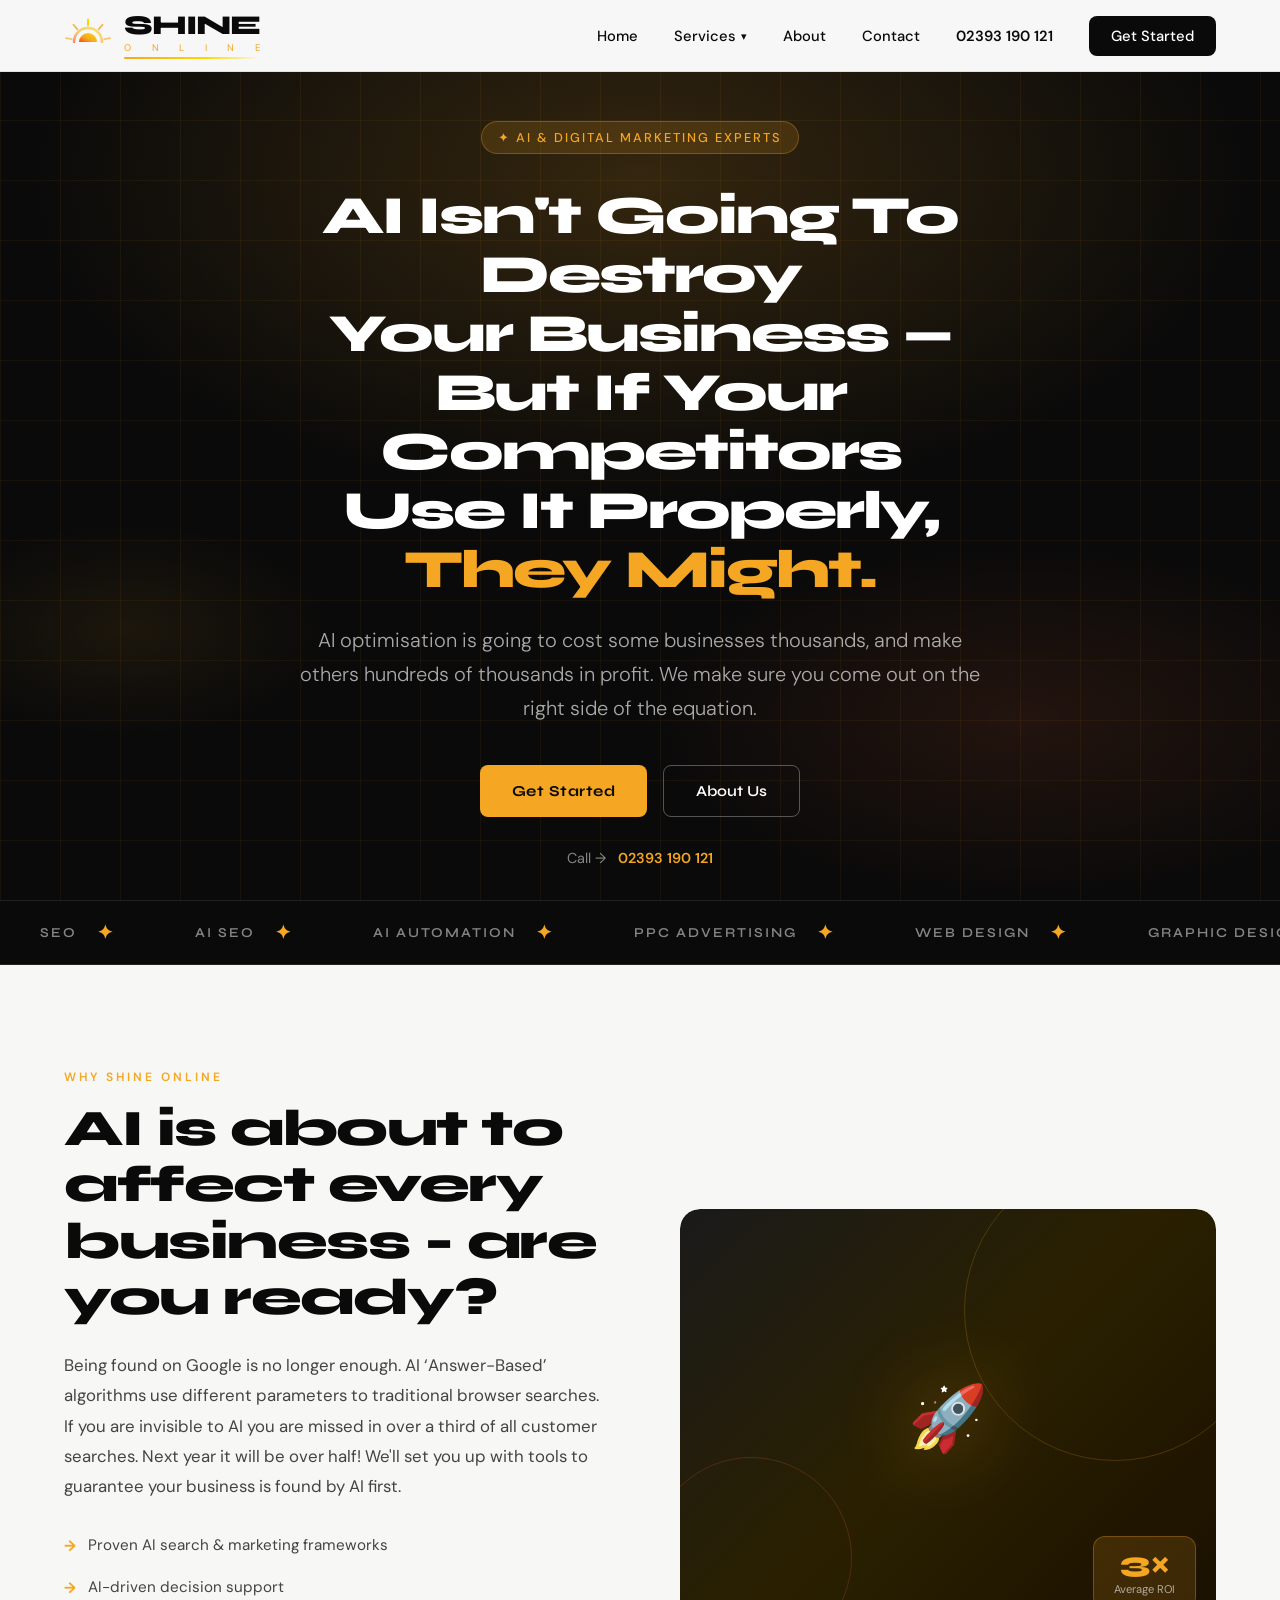
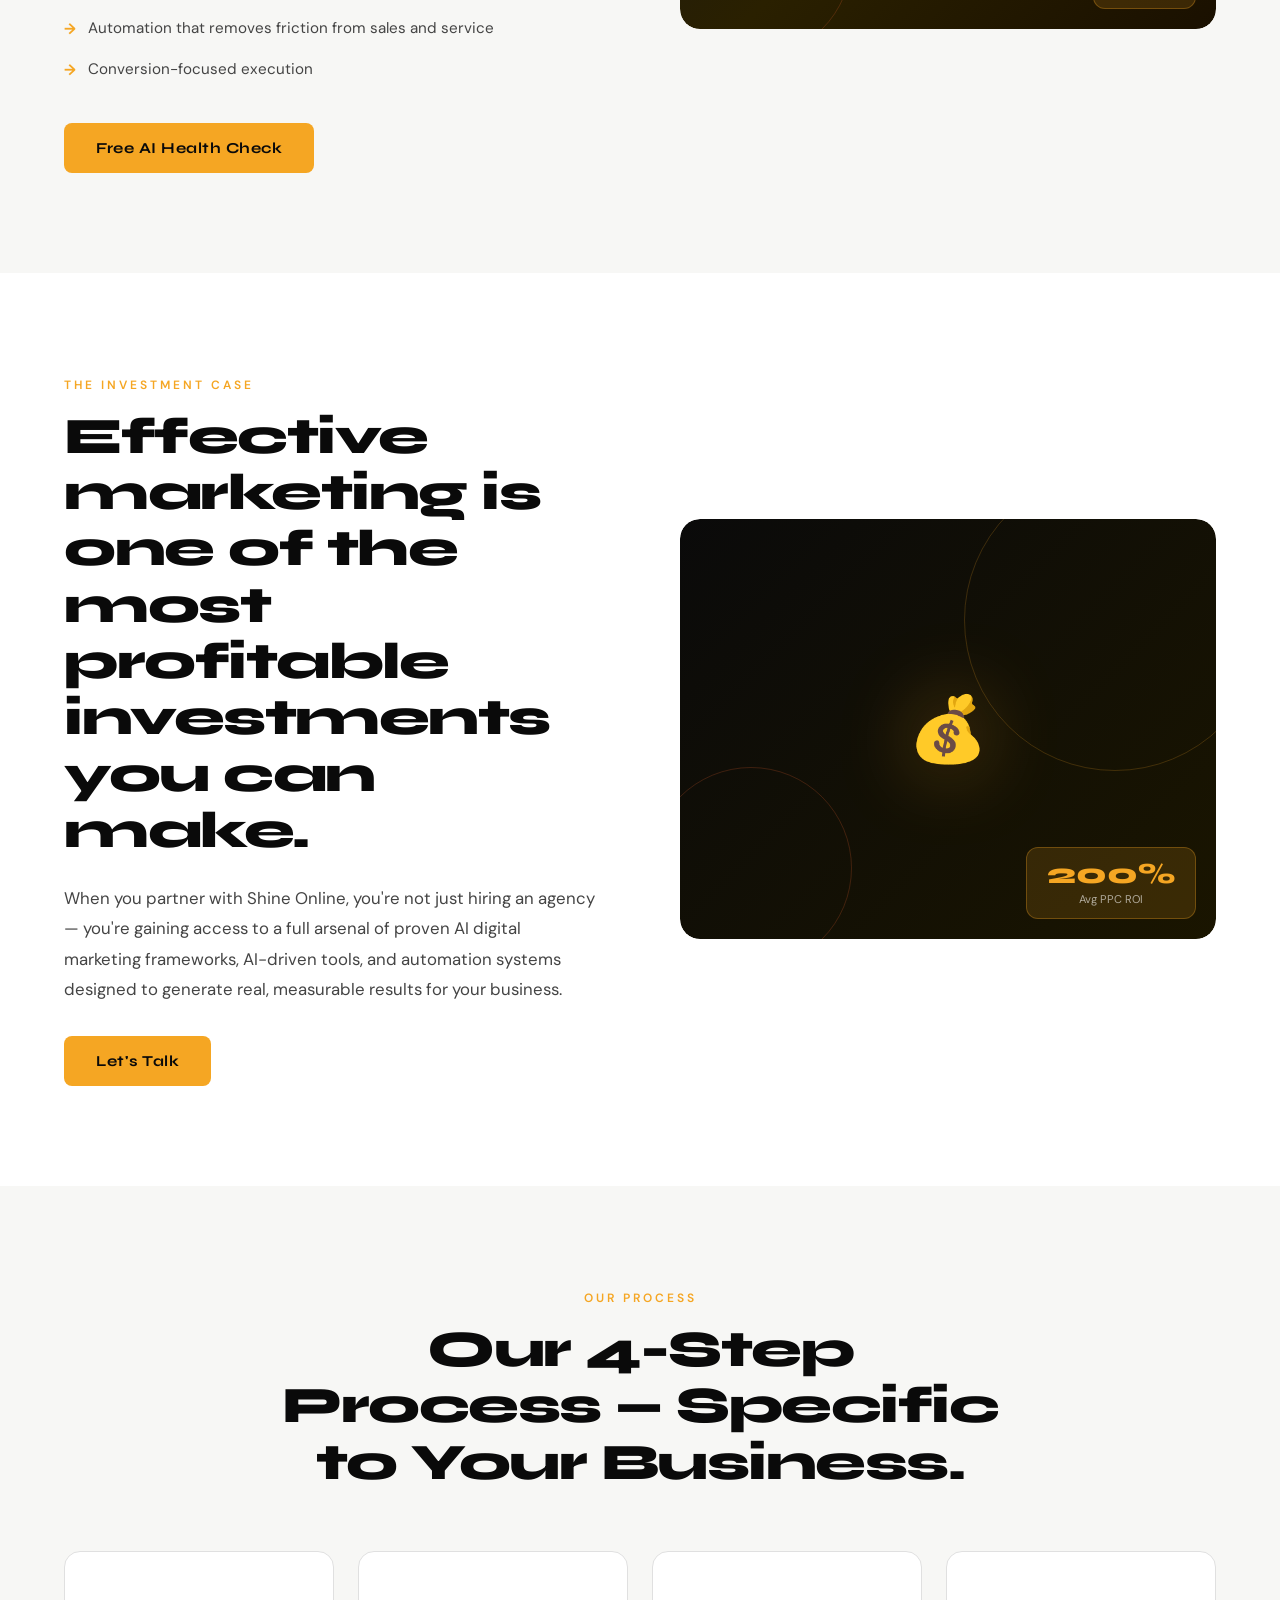
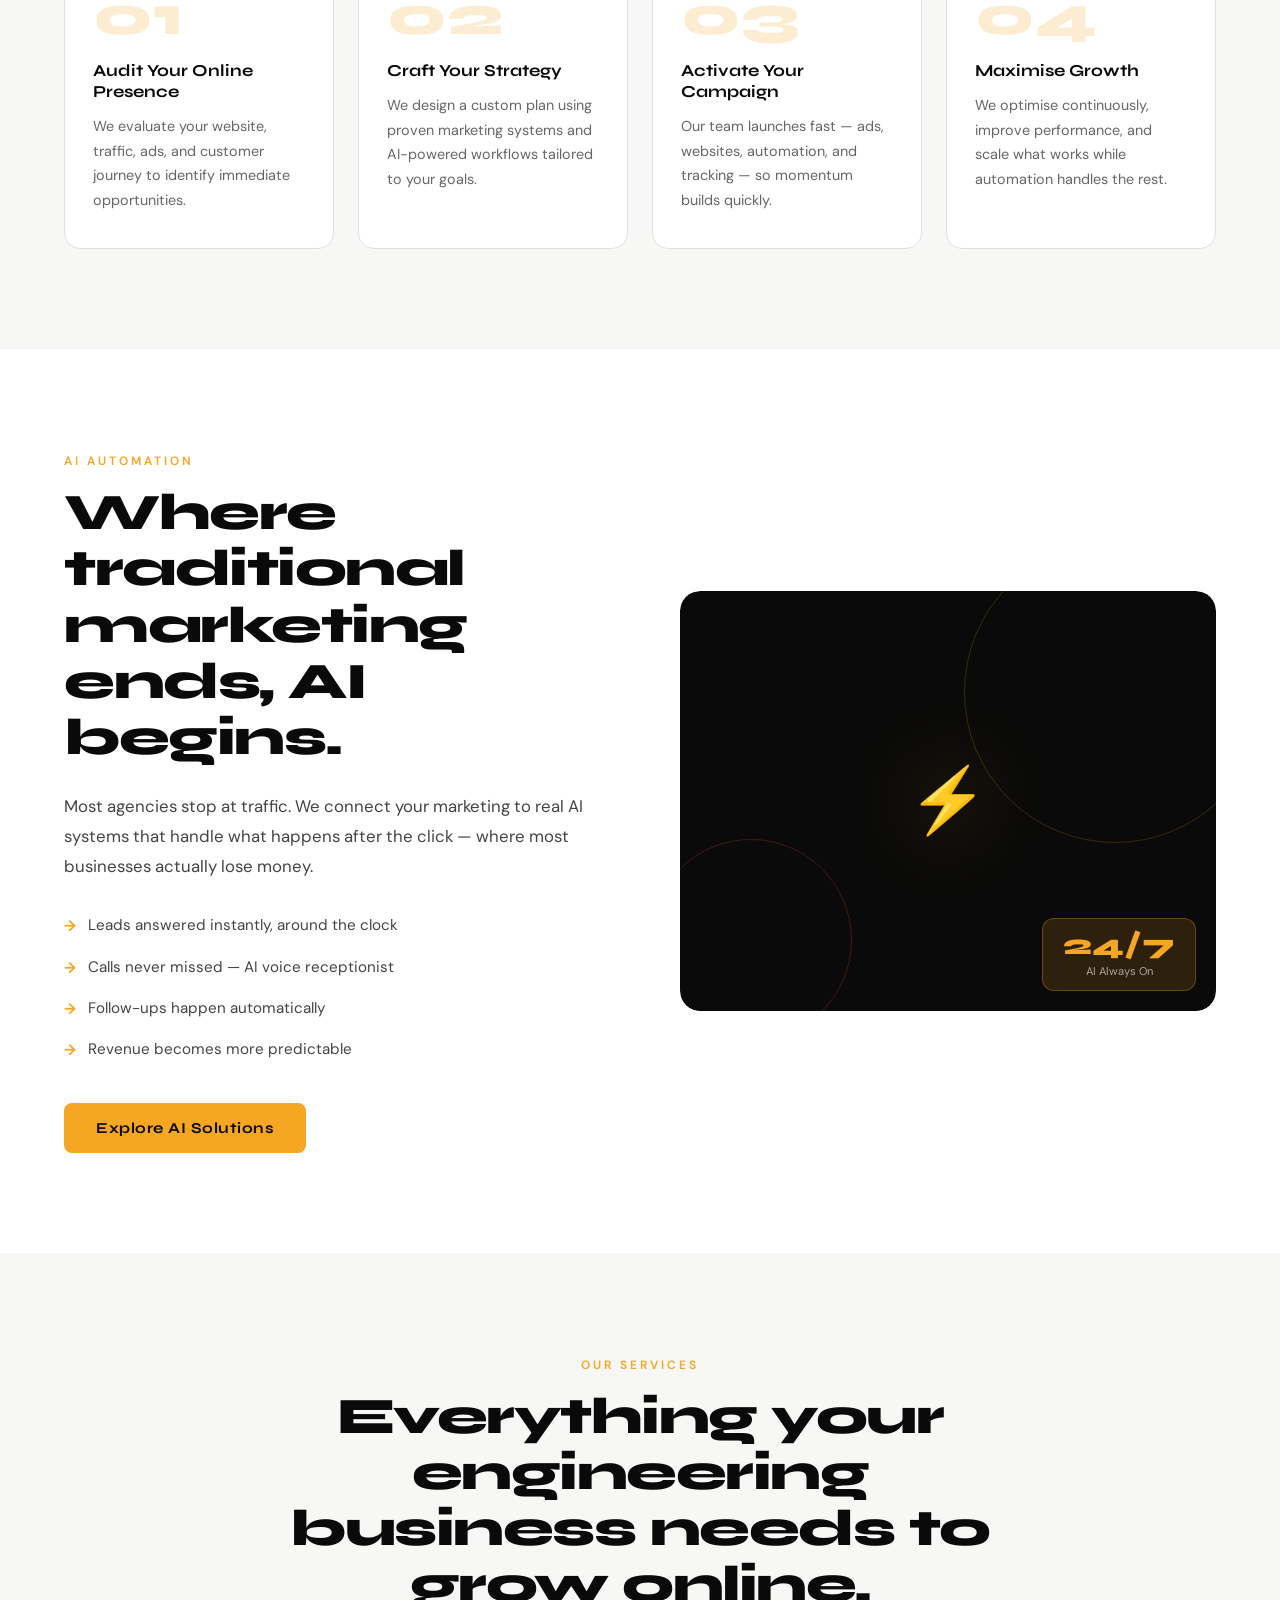
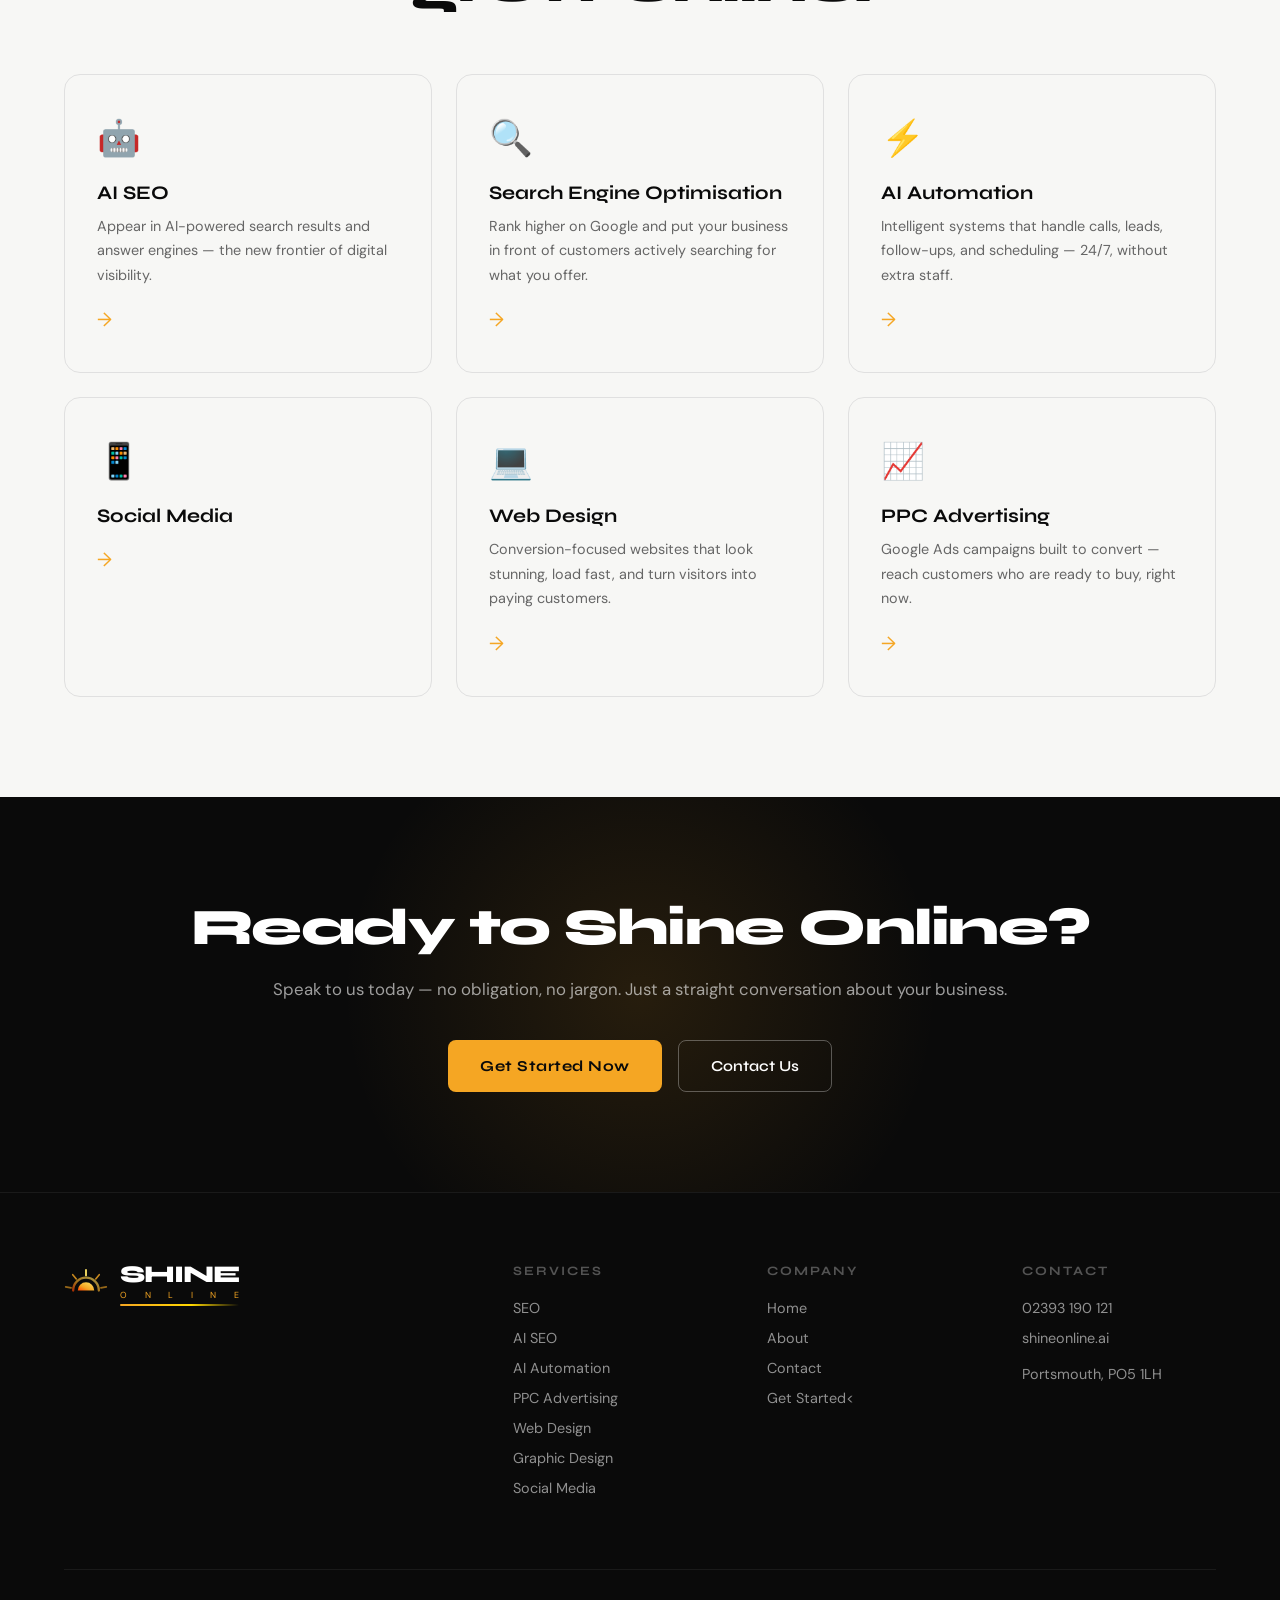
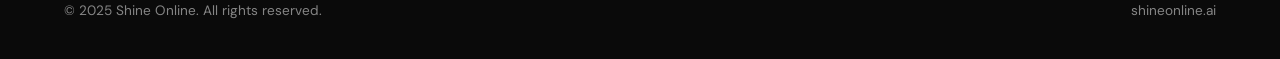
==== index.html @ 93f2a219 "Add files via upload" ====
<!DOCTYPE html>
<html lang="en">
<head>
<meta charset="UTF-8">
<meta name="google-site-verification" content="uW2BETMuqHxN_k3n4WfYGXkL--5LdvncWs6lXaAEcpI">
<meta name="viewport" content="width=device-width, initial-scale=1.0">
<title>Shine Online | AI & Digital Marketing UK</title>
<link rel="preconnect" href="https://fonts.googleapis.com">
<link rel="preconnect" href="https://fonts.gstatic.com" crossorigin>
<link href="https://fonts.googleapis.com/css2?family=Syne:wght@400;600;700;800&family=DM+Sans:ital,wght@0,300;0,400;0,500;1,300&family=Outfit:wght@800&display=swap" rel="stylesheet">
<style>
  :root {
    --black: #0a0a0a;
    --white: #ffffff;
    --off-white: #f7f7f5;
    --gold: #F5A623;
    --gold-light: #FFD080;
    --accent: #FF6B35;
    --mid-grey: #888;
    --light-grey: #e8e8e8;
    --border: #e0e0e0;
  }

  * { margin: 0; padding: 0; box-sizing: border-box; }

  html { scroll-behavior: smooth; }

  body {
    font-family: 'DM Sans', sans-serif;
    background: var(--white);
    color: var(--black);
    overflow-x: hidden;
  }

  h1, h2, h3, h4 { font-family: 'Syne', sans-serif; }

  /* ─── PAGES ─── */
  .page { display: none; }
  .page.active { display: block; }

  /* ─── NAV ─── */
  nav {
    position: fixed;
    top: 0; left: 0; right: 0;
    z-index: 1000;
    display: flex;
    align-items: center;
    justify-content: space-between;
    padding: 0 5%;
    height: 72px;
    background: rgba(255,255,255,0.97);
    border-bottom: 1px solid var(--border);
    backdrop-filter: blur(10px);
  }

  /* LOGO */
  .logo {
    display: flex;
    align-items: center;
    gap: 12px;
    cursor: pointer;
    text-decoration: none;
  }

  .logo-icon {
    width: 48px;
    height: 48px;
    position: relative;
    flex-shrink: 0;
  }

  .logo-text {
    display: inline-flex;
    flex-direction: column;
    align-items: stretch;
  }

  .logo-shine {
    font-family: 'Syne', sans-serif;
    font-weight: 800;
    font-size: 1.7rem;
    color: var(--black);
    letter-spacing: -1px;
    line-height: 1;
    display: block;
    white-space: nowrap;
  }

  .logo-online {
    font-family: 'DM Sans', sans-serif;
    font-weight: 400;
    font-size: 0.6rem;
    color: var(--gold);
    text-transform: uppercase;
    line-height: 1;
    margin-top: 4px;
    display: flex;
    justify-content: space-between;
    letter-spacing: normal;
    width: 100%;
  }

  .logo-line {
    display: block;
    width: 100%;
    height: 2px;
    margin-top: 4px;
    border-radius: 2px;
    background: linear-gradient(90deg, #F5A623 0%, #FFD700 60%, transparent 100%);
  }

  /* NAV LINKS */
  .nav-links {
    display: flex;
    align-items: center;
    gap: 36px;
    list-style: none;
  }

  .nav-links a {
    font-family: 'DM Sans', sans-serif;
    font-size: 0.92rem;
    font-weight: 500;
    color: var(--black);
    text-decoration: none;
    cursor: pointer;
    transition: color 0.2s;
  }

  .nav-links a:hover { color: var(--gold); }

  /* DROPDOWN */
  .nav-dropdown {
    position: relative;
  }

  .nav-dropdown > a {
    display: flex;
    align-items: center;
    gap: 5px;
  }

  .nav-dropdown > a::after {
    content: '▾';
    font-size: 0.7rem;
    transition: transform 0.2s;
  }

  .nav-dropdown.open > a::after { transform: rotate(180deg); }

  .dropdown-menu {
    position: absolute;
    top: calc(100% + 16px);
    left: -20px;
    background: var(--white);
    border: 1px solid var(--border);
    border-radius: 12px;
    padding: 8px;
    min-width: 220px;
    display: none;
    box-shadow: 0 20px 60px rgba(0,0,0,0.12);
  }

  .nav-dropdown.open .dropdown-menu { display: block; }

  .dropdown-menu a {
    display: block;
    padding: 10px 16px;
    border-radius: 8px;
    font-size: 0.9rem;
    transition: background 0.15s, color 0.15s;
    cursor: pointer;
    user-select: none;
  }

  .dropdown-menu a:hover {
    background: var(--off-white);
    color: var(--gold);
  }

  .nav-cta {
    background: var(--black);
    color: var(--white) !important;
    padding: 10px 22px;
    border-radius: 8px;
    font-weight: 500;
    transition: background 0.2s !important;
    cursor: pointer;
  }

  .nav-cta:hover { background: var(--gold) !important; color: var(--black) !important; }

  /* PHONE in nav */
  .nav-phone {
    font-size: 0.88rem;
    color: var(--mid-grey);
    font-weight: 400;
  }

  .nav-phone a {
    color: var(--black) !important;
    font-weight: 600;
    text-decoration: none;
  }

  /* ─── HERO ─── */
  .hero {
    min-height: 100vh;
    display: flex;
    flex-direction: column;
    align-items: center;
    justify-content: center;
    text-align: center;
    padding: 120px 5% 32px;
    position: relative;
    overflow: hidden;
    background: var(--black);
  }

  .hero-bg {
    position: absolute;
    inset: 0;
    background:
      radial-gradient(ellipse 80% 60% at 50% 20%, rgba(245,166,35,0.18) 0%, transparent 60%),
      radial-gradient(ellipse 60% 40% at 80% 80%, rgba(255,107,53,0.1) 0%, transparent 50%),
      radial-gradient(ellipse 40% 30% at 10% 70%, rgba(245,166,35,0.08) 0%, transparent 40%);
  }

  .hero-grid {
    position: absolute;
    inset: 0;
    background-image:
      linear-gradient(rgba(245,166,35,0.06) 1px, transparent 1px),
      linear-gradient(90deg, rgba(245,166,35,0.06) 1px, transparent 1px);
    background-size: 60px 60px;
  }

  .hero-content {
    position: relative;
    z-index: 2;
    max-width: 900px;
  }

  .hero-badge {
    display: inline-flex;
    align-items: center;
    gap: 8px;
    background: rgba(245,166,35,0.15);
    border: 1px solid rgba(245,166,35,0.3);
    color: var(--gold);
    font-size: 0.8rem;
    font-weight: 500;
    letter-spacing: 2px;
    text-transform: uppercase;
    padding: 7px 16px;
    border-radius: 100px;
    margin-bottom: 32px;
  }

  .hero h1 {
    font-size: clamp(2rem, 4.2vw, 3.8rem);
    font-weight: 800;
    color: var(--white);
    line-height: 1.1;
    letter-spacing: -2px;
    margin-bottom: 12px;
  }

  .hero h1 span { color: var(--gold); }

  .hero-sub {
    font-size: clamp(1rem, 2vw, 1.25rem);
    color: rgba(255,255,255,0.65);
    margin: 24px auto;
    max-width: 680px;
    line-height: 1.7;
    font-weight: 300;
  }

  .hero-buttons {
    display: flex;
    gap: 16px;
    justify-content: center;
    flex-wrap: wrap;
    margin-top: 40px;
  }

  .btn-primary {
    background: var(--gold);
    color: var(--black);
    border: none;
    padding: 16px 32px;
    font-family: 'Syne', sans-serif;
    font-size: 0.95rem;
    font-weight: 700;
    border-radius: 8px;
    cursor: pointer;
    transition: transform 0.2s, box-shadow 0.2s;
    letter-spacing: 0.5px;
    text-decoration: none;
  }

  .btn-primary:hover {
    transform: translateY(-2px);
    box-shadow: 0 12px 40px rgba(245,166,35,0.35);
  }

  .btn-secondary {
    background: transparent;
    color: var(--white);
    border: 1px solid rgba(255,255,255,0.3);
    padding: 16px 32px;
    font-family: 'Syne', sans-serif;
    font-size: 0.95rem;
    font-weight: 600;
    border-radius: 8px;
    cursor: pointer;
    transition: border-color 0.2s, background 0.2s;
    text-decoration: none;
  }

  .btn-secondary:hover {
    border-color: var(--gold);
    color: var(--gold);
  }

  /* hero phone strip */
  .hero-phone-strip {
    position: relative;
    z-index: 2;
    margin-top: 32px;
    display: flex;
    align-items: center;
    gap: 12px;
    color: rgba(255,255,255,0.5);
    font-size: 0.9rem;
  }

  .hero-phone-strip a {
    color: var(--gold);
    font-weight: 600;
    text-decoration: none;
  }

  /* ─── SECTIONS ─── */
  section {
    padding: 100px 5%;
  }

  .section-label {
    display: inline-block;
    font-size: 0.75rem;
    font-weight: 600;
    letter-spacing: 3px;
    text-transform: uppercase;
    color: var(--gold);
    margin-bottom: 16px;
  }

  .section-title {
    font-size: clamp(2rem, 4vw, 3.2rem);
    font-weight: 800;
    letter-spacing: -1.5px;
    line-height: 1.1;
    max-width: 700px;
    margin-bottom: 24px;
  }

  .section-body {
    font-size: 1.05rem;
    line-height: 1.8;
    color: #444;
    max-width: 640px;
  }

  /* ─── MARQUEE ─── */
  .marquee-wrap {
    background: var(--black);
    padding: 20px 0;
    overflow: hidden;
    border-top: 1px solid #222;
    border-bottom: 1px solid #222;
  }

  .marquee-track {
    display: flex;
    white-space: nowrap;
    animation: marquee 25s linear infinite;
  }

  .marquee-item {
    display: inline-flex;
    align-items: center;
    gap: 20px;
    padding: 0 40px;
    font-family: 'Syne', sans-serif;
    font-weight: 600;
    font-size: 0.85rem;
    letter-spacing: 2px;
    text-transform: uppercase;
    color: rgba(255,255,255,0.5);
  }

  .marquee-item span {
    color: var(--gold);
    font-size: 1.2rem;
  }

  @keyframes marquee {
    from { transform: translateX(0); }
    to { transform: translateX(-50%); }
  }

  /* ─── SPLIT SECTIONS ─── */
  .split {
    display: grid;
    grid-template-columns: 1fr 1fr;
    gap: 80px;
    align-items: center;
    max-width: 1200px;
    margin: 0 auto;
  }

  .split.reverse { direction: rtl; }
  .split.reverse > * { direction: ltr; }

  .split-visual {
    position: relative;
    height: 420px;
    border-radius: 20px;
    overflow: hidden;
  }

  .split-visual-img {
    position: absolute;
    inset: 0;
    width: 100%;
    height: 100%;
    object-fit: cover;
    object-position: center;
    display: none;
    z-index: 4;
    border-radius: 20px;
  }

  .split-visual-img.loaded {
    display: block;
  }

  .split-visual-img.loaded ~ .visual-block {
    visibility: hidden;
  }

  .visual-block {
    width: 100%;
    height: 100%;
    display: flex;
    align-items: center;
    justify-content: center;
    font-size: 5rem;
    border-radius: 20px;
    position: relative;
    overflow: hidden;
  }

  .visual-dark {
    background: var(--black);
  }

  .visual-gold {
    background: linear-gradient(135deg, #1a1a1a 0%, #2a2000 50%, #1a1000 100%);
  }

  .visual-abstract {
    background: linear-gradient(135deg, #0a0a0a, #1a1500);
  }

  .vis-circles {
    position: absolute;
    inset: 0;
    overflow: hidden;
  }

  .vis-circles::before, .vis-circles::after {
    content: '';
    position: absolute;
    border-radius: 50%;
    border: 1px solid rgba(245,166,35,0.2);
  }

  .vis-circles::before {
    width: 300px; height: 300px;
    top: -50px; right: -50px;
  }

  .vis-circles::after {
    width: 200px; height: 200px;
    bottom: -30px; left: -30px;
    border-color: rgba(255,107,53,0.2);
  }

  .vis-icon {
    font-size: 4rem;
    position: relative;
    z-index: 2;
    filter: drop-shadow(0 0 40px rgba(245,166,35,0.4));
  }

  .vis-stat {
    position: absolute;
    bottom: 20px;
    right: 20px;
    background: rgba(245,166,35,0.15);
    border: 1px solid rgba(245,166,35,0.3);
    border-radius: 12px;
    padding: 12px 20px;
    text-align: center;
    z-index: 3;
  }

  .vis-stat-num {
    font-family: 'Syne', sans-serif;
    font-weight: 800;
    font-size: 1.8rem;
    color: var(--gold);
    line-height: 1;
  }

  .vis-stat-label {
    font-size: 0.7rem;
    color: rgba(255,255,255,0.6);
    margin-top: 4px;
  }

  /* ─── 4 STEPS ─── */
  .steps-section {
    background: var(--off-white);
  }

  .steps-grid {
    display: grid;
    grid-template-columns: repeat(4, 1fr);
    gap: 24px;
    max-width: 1200px;
    margin: 60px auto 0;
  }

  .step-card {
    background: var(--white);
    border: 1px solid var(--border);
    border-radius: 16px;
    padding: 36px 28px;
    position: relative;
    transition: transform 0.2s, box-shadow 0.2s;
  }

  .step-card:hover {
    transform: translateY(-4px);
    box-shadow: 0 20px 60px rgba(0,0,0,0.08);
  }

  .step-num {
    font-family: 'Syne', sans-serif;
    font-weight: 800;
    font-size: 3.5rem;
    color: var(--gold);
    opacity: 0.2;
    line-height: 1;
    margin-bottom: 16px;
  }

  .step-card h3 {
    font-size: 1.05rem;
    font-weight: 700;
    margin-bottom: 12px;
  }

  .step-card p {
    font-size: 0.9rem;
    color: #666;
    line-height: 1.7;
  }

  /* ─── VALUE PROPS ─── */
  .value-grid {
    display: grid;
    grid-template-columns: repeat(2, 1fr);
    gap: 2px;
    max-width: 1200px;
    margin: 0 auto;
    background: var(--border);
    border: 1px solid var(--border);
    border-radius: 20px;
    overflow: hidden;
  }

  .value-item {
    background: var(--white);
    padding: 44px 40px;
    transition: background 0.2s;
  }

  .value-item:hover { background: var(--off-white); }

  .value-icon {
    font-size: 2rem;
    margin-bottom: 16px;
  }

  .value-item h3 {
    font-size: 1.15rem;
    font-weight: 700;
    margin-bottom: 10px;
  }

  .value-item p {
    font-size: 0.92rem;
    color: #666;
    line-height: 1.7;
  }

  /* ─── DARK CTA BAND ─── */
  .cta-band {
    background: var(--black);
    padding: 100px 5%;
    text-align: center;
    position: relative;
    overflow: hidden;
  }

  .cta-band::before {
    content: '';
    position: absolute;
    width: 600px; height: 600px;
    border-radius: 50%;
    background: radial-gradient(circle, rgba(245,166,35,0.12), transparent 70%);
    top: 50%; left: 50%;
    transform: translate(-50%, -50%);
  }

  .cta-band h2 {
    font-size: clamp(2rem, 4vw, 3.2rem);
    font-weight: 800;
    color: var(--white);
    letter-spacing: -1.5px;
    margin-bottom: 20px;
    position: relative;
  }

  .cta-band h2 span { color: var(--gold); }

  .cta-band p {
    color: rgba(255,255,255,0.6);
    font-size: 1.05rem;
    margin-bottom: 40px;
    position: relative;
  }

  .cta-phone {
    position: relative;
    display: inline-flex;
    align-items: center;
    gap: 12px;
    background: rgba(245,166,35,0.12);
    border: 1px solid rgba(245,166,35,0.3);
    border-radius: 12px;
    padding: 20px 36px;
    margin-top: 16px;
  }

  .cta-phone a {
    font-family: 'Syne', sans-serif;
    font-size: 1.6rem;
    font-weight: 800;
    color: var(--gold);
    text-decoration: none;
  }

  .cta-phone-label {
    font-size: 0.8rem;
    color: rgba(255,255,255,0.5);
    letter-spacing: 1px;
    text-transform: uppercase;
  }

  /* ─── SERVICES CARDS ─── */
  .services-grid {
    display: grid;
    grid-template-columns: repeat(3, 1fr);
    gap: 24px;
    max-width: 1200px;
    margin: 60px auto 0;
  }

  .service-card {
    background: var(--off-white);
    border: 1px solid var(--border);
    border-radius: 16px;
    padding: 40px 32px;
    cursor: pointer;
    transition: all 0.25s;
    text-decoration: none;
    display: block;
  }

  .service-card:hover {
    background: var(--black);
    color: var(--white);
    transform: translateY(-6px);
    box-shadow: 0 24px 60px rgba(0,0,0,0.15);
  }

  .service-card:hover p { color: rgba(255,255,255,0.6); }

  .service-card:hover .service-arrow { color: var(--gold); }

  .service-emoji {
    font-size: 2.2rem;
    margin-bottom: 20px;
  }

  .service-card h3 {
    font-size: 1.2rem;
    font-weight: 700;
    margin-bottom: 10px;
  }

  .service-card p {
    font-size: 0.9rem;
    color: #666;
    line-height: 1.7;
    margin-bottom: 20px;
  }

  .service-arrow {
    font-size: 1.2rem;
    color: var(--gold);
  }

  /* ─── SERVICE PAGE HERO ─── */
  .service-hero {
    padding: 140px 5% 80px;
    background: var(--black);
    position: relative;
    overflow: hidden;
  }

  .service-hero::before {
    content: '';
    position: absolute;
    top: -100px; right: -100px;
    width: 500px; height: 500px;
    border-radius: 50%;
    background: radial-gradient(circle, rgba(245,166,35,0.15), transparent 70%);
  }

  .service-hero-content {
    position: relative;
    max-width: 800px;
  }

  .service-hero h1 {
    font-size: clamp(2.4rem, 5vw, 4rem);
    font-weight: 800;
    color: var(--white);
    letter-spacing: -2px;
    line-height: 1.05;
    margin: 16px 0 24px;
  }

  .service-hero h1 span { color: var(--gold); }

  .service-hero p {
    font-size: 1.1rem;
    color: rgba(255,255,255,0.65);
    line-height: 1.8;
    max-width: 620px;
  }

  /* ─── PROCESS STEPS ─── */
  .process-list {
    max-width: 800px;
    margin: 0 auto;
  }

  .process-item {
    display: grid;
    grid-template-columns: 60px 1fr;
    gap: 24px;
    padding: 36px 0;
    border-bottom: 1px solid var(--border);
  }

  .process-item:last-child { border-bottom: none; }

  .process-num {
    font-family: 'Syne', sans-serif;
    font-weight: 800;
    font-size: 2rem;
    color: var(--gold);
    opacity: 0.4;
    line-height: 1.2;
  }

  .process-item h3 {
    font-size: 1.1rem;
    font-weight: 700;
    margin-bottom: 8px;
  }

  .process-item p {
    font-size: 0.95rem;
    color: #555;
    line-height: 1.7;
  }

  /* ─── FEATURE GRID (AI automation) ─── */
  .feature-grid {
    display: grid;
    grid-template-columns: repeat(3, 1fr);
    gap: 24px;
    max-width: 1200px;
    margin: 60px auto 0;
  }

  .feature-card {
    border: 1px solid var(--border);
    border-radius: 16px;
    padding: 36px 28px;
    transition: border-color 0.2s, box-shadow 0.2s;
  }

  .feature-card:hover {
    border-color: var(--gold);
    box-shadow: 0 8px 40px rgba(245,166,35,0.1);
  }

  .feature-icon {
    font-size: 2rem;
    margin-bottom: 16px;
  }

  .feature-card h3 {
    font-size: 1rem;
    font-weight: 700;
    margin-bottom: 10px;
  }

  .feature-card p {
    font-size: 0.88rem;
    color: #666;
    line-height: 1.7;
  }

  /* ─── ABOUT ─── */
  .about-intro {
    background: var(--off-white);
    padding: 120px 5% 32px;
  }

  .about-grid {
    display: grid;
    grid-template-columns: 1fr 1fr;
    gap: 80px;
    align-items: start;
    max-width: 1200px;
    margin: 0 auto;
  }

  .about-visual {
    position: relative;
    height: 500px;
    background: var(--black);
    border-radius: 20px;
    overflow: hidden;
    display: flex;
    align-items: center;
    justify-content: center;
  }

  .about-visual-img {
    position: absolute;
    inset: 0;
    width: 100%;
    height: 100%;
    object-fit: cover;
    object-position: center;
    display: none;
    z-index: 1;
  }

  .about-visual-img.loaded {
    display: block;
  }

  .about-visual-img.loaded ~ .about-vis-placeholder {
    display: none;
  }

  .about-vis-placeholder {
    position: absolute;
    inset: 0;
    display: flex;
    align-items: center;
    justify-content: center;
  }

  .about-vis-content {
    text-align: center;
    position: relative;
    z-index: 2;
  }

  .about-vis-logo {
    font-family: 'Syne', sans-serif;
    font-weight: 800;
    font-size: 3rem;
    color: var(--gold);
    line-height: 1;
  }

  .about-vis-sub {
    font-size: 0.75rem;
    color: rgba(255,255,255,0.4);
    letter-spacing: 4px;
    text-transform: uppercase;
    margin-top: 8px;
  }

  .about-stats {
    display: grid;
    grid-template-columns: 1fr 1fr;
    gap: 16px;
    margin-top: 48px;
  }

  .about-stat {
    background: var(--white);
    border: 1px solid var(--border);
    border-radius: 12px;
    padding: 24px 20px;
  }

  .about-stat-num {
    font-family: 'Syne', sans-serif;
    font-weight: 800;
    font-size: 2rem;
    color: var(--black);
    line-height: 1;
  }

  .about-stat-num span { color: var(--gold); }

  .about-stat-label {
    font-size: 0.85rem;
    color: var(--mid-grey);
    margin-top: 6px;
  }

  /* ─── CONTACT ─── */
  .contact-hero {
    padding: 140px 5% 80px;
    background: var(--black);
    position: relative;
    overflow: hidden;
  }

  .contact-hero::before {
    content: '';
    position: absolute;
    bottom: -200px; left: -100px;
    width: 500px; height: 500px;
    border-radius: 50%;
    background: radial-gradient(circle, rgba(245,166,35,0.1), transparent 70%);
  }

  .contact-grid {
    display: grid;
    grid-template-columns: 1fr 1fr;
    gap: 80px;
    max-width: 1200px;
    margin: 0 auto;
    padding: 80px 5%;
  }

  .contact-form {
    background: var(--white);
    border: 1px solid var(--border);
    border-radius: 20px;
    padding: 48px 40px;
  }

  .form-group {
    margin-bottom: 20px;
  }

  label {
    display: block;
    font-size: 0.85rem;
    font-weight: 500;
    margin-bottom: 8px;
    color: #333;
  }

  input, select, textarea {
    width: 100%;
    padding: 12px 16px;
    border: 1px solid var(--border);
    border-radius: 8px;
    font-family: 'DM Sans', sans-serif;
    font-size: 0.95rem;
    color: var(--black);
    background: var(--white);
    transition: border-color 0.2s;
    outline: none;
  }

  input:focus, select:focus, textarea:focus {
    border-color: var(--gold);
  }

  textarea { resize: vertical; min-height: 120px; }

  .contact-info h2 {
    font-size: 2.5rem;
    font-weight: 800;
    letter-spacing: -1.5px;
    margin-bottom: 20px;
  }

  .contact-info p {
    font-size: 1rem;
    color: #555;
    line-height: 1.8;
    margin-bottom: 40px;
  }

  .contact-detail {
    display: flex;
    align-items: flex-start;
    gap: 20px;
    margin-bottom: 36px;
    padding-bottom: 36px;
    border-bottom: 1px solid var(--border);
  }

  .contact-detail:last-child {
    border-bottom: none;
    margin-bottom: 0;
    padding-bottom: 0;
  }

  .contact-detail-icon {
    width: 52px;
    height: 52px;
    background: var(--off-white);
    border: 1px solid var(--border);
    border-radius: 12px;
    display: flex;
    align-items: center;
    justify-content: center;
    font-size: 1.3rem;
    flex-shrink: 0;
    margin-top: 2px;
  }

  .contact-detail-text strong {
    display: block;
    font-size: 0.78rem;
    font-weight: 700;
    text-transform: uppercase;
    letter-spacing: 1.5px;
    color: var(--mid-grey);
    margin-bottom: 8px;
  }

  .contact-detail-text a, .contact-detail-text span {
    font-size: 1.05rem;
    font-weight: 500;
    color: var(--black);
    text-decoration: none;
    line-height: 1.6;
  }

  .contact-detail-text a:hover { color: var(--gold); }

  /* ─── LEAD MODAL ─── */
  .modal-overlay {
    display: none;
    position: fixed;
    inset: 0;
    background: rgba(0,0,0,0.75);
    z-index: 2000;
    align-items: center;
    justify-content: center;
    padding: 20px;
    backdrop-filter: blur(4px);
  }

  .modal-overlay.open { display: flex; }

  .modal {
    background: var(--white);
    border-radius: 20px;
    padding: 48px 44px;
    max-width: 560px;
    width: 100%;
    max-height: 90vh;
    overflow-y: auto;
    position: relative;
    box-shadow: 0 40px 120px rgba(0,0,0,0.3);
  }

  .modal-close {
    position: absolute;
    top: 20px; right: 20px;
    background: var(--off-white);
    border: none;
    width: 36px; height: 36px;
    border-radius: 50%;
    cursor: pointer;
    font-size: 1.1rem;
    display: flex;
    align-items: center;
    justify-content: center;
    transition: background 0.2s;
  }

  .modal-close:hover { background: var(--border); }

  .modal h2 {
    font-size: 1.7rem;
    font-weight: 800;
    letter-spacing: -0.5px;
    margin-bottom: 8px;
  }

  .modal p.sub {
    font-size: 0.9rem;
    color: var(--mid-grey);
    margin-bottom: 28px;
  }

  .radio-group {
    display: flex;
    flex-direction: column;
    gap: 10px;
    margin-bottom: 24px;
  }

  .radio-option {
    display: flex;
    align-items: center;
    gap: 12px;
    padding: 12px 16px;
    border: 1px solid var(--border);
    border-radius: 10px;
    cursor: pointer;
    transition: border-color 0.15s, background 0.15s;
    font-size: 0.92rem;
  }

  .radio-option:hover {
    border-color: var(--gold);
    background: rgba(245,166,35,0.05);
  }

  .radio-option input[type="radio"] {
    width: auto;
    accent-color: var(--gold);
    margin: 0;
  }

  .modal-form-fields {
    display: grid;
    grid-template-columns: 1fr 1fr;
    gap: 16px;
  }

  .modal-form-fields .full {
    grid-column: 1 / -1;
  }

  .modal-success {
    text-align: center;
    padding: 40px 20px;
    display: none;
  }

  .modal-success h3 {
    font-size: 1.5rem;
    font-weight: 800;
    margin: 16px 0 8px;
  }

  .modal-success p {
    color: var(--mid-grey);
  }

  /* ─── FOOTER ─── */
  footer {
    background: var(--black);
    padding: 70px 5% 40px;
    color: rgba(255,255,255,0.5);
    border-top: 1px solid #1a1a1a;
  }

  .footer-grid {
    display: grid;
    grid-template-columns: 2fr 1fr 1fr 1fr;
    gap: 60px;
    max-width: 1200px;
    margin: 0 auto 60px;
  }

  .footer-logo .logo-shine { font-size: 1.5rem; color: #ffffff; }
  .footer-logo .logo-online { font-size: 0.55rem; color: var(--gold); display: flex; justify-content: space-between; letter-spacing: normal; }

  .footer-tagline {
    font-size: 0.9rem;
    color: rgba(255,255,255,0.4);
    margin-top: 16px;
    line-height: 1.7;
    max-width: 280px;
  }

  .footer-col h4 {
    font-family: 'Syne', sans-serif;
    font-size: 0.8rem;
    font-weight: 700;
    letter-spacing: 2px;
    text-transform: uppercase;
    color: rgba(255,255,255,0.3);
    margin-bottom: 20px;
  }

  .footer-col a {
    display: block;
    font-size: 0.9rem;
    color: rgba(255,255,255,0.55);
    text-decoration: none;
    margin-bottom: 12px;
    cursor: pointer;
    transition: color 0.2s;
  }

  .footer-col a:hover { color: var(--gold); }

  .footer-bottom {
    border-top: 1px solid #1a1a1a;
    padding-top: 32px;
    display: flex;
    align-items: center;
    justify-content: space-between;
    max-width: 1200px;
    margin: 0 auto;
    font-size: 0.85rem;
  }

  /* ─── DARK SECTION VARIANT ─── */
  .section-dark {
    background: var(--black);
    color: var(--white);
  }

  .section-dark .section-title { color: var(--white); }
  .section-dark .section-body { color: rgba(255,255,255,0.6); }

  .section-dark .step-card {
    background: #111;
    border-color: #222;
    color: var(--white);
  }

  .section-dark .step-card p { color: rgba(255,255,255,0.55); }

  /* ─── BREADCRUMB ─── */
  .breadcrumb {
    font-size: 0.82rem;
    color: rgba(255,255,255,0.4);
    margin-bottom: 12px;
    cursor: pointer;
  }

  .breadcrumb span {
    cursor: pointer;
    transition: color 0.2s;
  }

  .breadcrumb span:hover { color: var(--gold); }

  /* ─── HIGHLIGHT LIST ─── */
  .highlight-list {
    list-style: none;
    margin-top: 20px;
  }

  .highlight-list li {
    display: flex;
    align-items: flex-start;
    gap: 12px;
    padding: 8px 0;
    font-size: 0.95rem;
    line-height: 1.6;
    color: #444;
  }

  .highlight-list li::before {
    content: '→';
    color: var(--gold);
    font-weight: 700;
    flex-shrink: 0;
    margin-top: 1px;
  }

  .section-dark .highlight-list li { color: rgba(255,255,255,0.65); }

  /* ─── CENTERED TEXT ─── */
  .text-center { text-align: center; }
  .mx-auto { max-width: 720px; margin-left: auto; margin-right: auto; }

  /* ─── MOBILE HAMBURGER (simple) ─── */
  .hamburger {
    display: none;
    flex-direction: column;
    gap: 5px;
    cursor: pointer;
    background: none;
    border: none;
    padding: 4px;
  }

  .hamburger span {
    display: block;
    width: 24px; height: 2px;
    background: var(--black);
    border-radius: 2px;
    transition: all 0.3s;
  }

  .mobile-menu {
    display: none;
    position: fixed;
    top: 72px; left: 0; right: 0;
    background: var(--white);
    border-bottom: 1px solid var(--border);
    z-index: 999;
    padding: 20px 5%;
  }

  .mobile-menu.open { display: block; }

  .mobile-menu a {
    display: block;
    padding: 12px 0;
    font-size: 1rem;
    color: var(--black);
    text-decoration: none;
    border-bottom: 1px solid var(--border);
    cursor: pointer;
  }

  @media (max-width: 900px) {
    .nav-links { display: none; }
    .hamburger { display: flex; }
    .split { grid-template-columns: 1fr; gap: 40px; }
    .split.reverse { direction: ltr; }
    .split-visual { height: 280px; }
    .steps-grid { grid-template-columns: 1fr 1fr; }
    .services-grid { grid-template-columns: 1fr 1fr; }
    .value-grid { grid-template-columns: 1fr; }
    .feature-grid { grid-template-columns: 1fr 1fr; }
    .footer-grid { grid-template-columns: 1fr 1fr; gap: 40px; }
    .contact-grid { grid-template-columns: 1fr; }
    .about-grid { grid-template-columns: 1fr; }
    .modal-form-fields { grid-template-columns: 1fr; }
  }

  @media (max-width: 600px) {
    .steps-grid { grid-template-columns: 1fr; }
    .services-grid { grid-template-columns: 1fr; }
    .feature-grid { grid-template-columns: 1fr; }
    .footer-grid { grid-template-columns: 1fr; }
    .hero-buttons { flex-direction: column; align-items: center; }
    .modal { padding: 32px 24px; }
    section[style*="padding:100px"],
    section[style*="padding: 100px"] { padding-top: 56px !important; padding-bottom: 56px !important; }
    section[style*="padding:120px"],
    section[style*="padding: 120px"] { padding-top: 60px !important; padding-bottom: 60px !important; }
    section[style*="padding:140px"],
    section[style*="padding: 140px"] { padding-top: 64px !important; padding-bottom: 64px !important; }
    .service-hero { padding: 100px 5% 56px !important; }
    .cta-band { padding: 56px 5% !important; }
  }

</style>
<script async src="https://www.googletagmanager.com/gtag/js?id=G-C3ZWQ9BX1Q"></script>
<script>
  window.dataLayer = window.dataLayer || [];
  function gtag(){dataLayer.push(arguments);}
  gtag('js', new Date());
  gtag('config', 'G-C3ZWQ9BX1Q');
</script>
</head>
<body>

<!-- ═══ NAVIGATION ═══ -->
<nav>
  <!-- Logo -->
  <a class="logo" onclick="showPage('home')">
    <svg class="logo-icon" viewBox="0 0 48 48" fill="none" xmlns="http://www.w3.org/2000/svg">
      <defs>
        <linearGradient id="navSunGrad" x1="0%" y1="100%" x2="100%" y2="0%">
          <stop offset="0%"   stop-color="#FF4500"/>
          <stop offset="40%"  stop-color="#F5A623"/>
          <stop offset="100%" stop-color="#FFD700"/>
        </linearGradient>
        <linearGradient id="navHorizGrad" x1="0%" y1="0%" x2="100%" y2="0%">
          <stop offset="0%"   stop-color="#F5A623" stop-opacity="0"/>
          <stop offset="30%"  stop-color="#F5A623"/>
          <stop offset="70%"  stop-color="#FFD700"/>
          <stop offset="100%" stop-color="#FFD700" stop-opacity="0"/>
        </linearGradient>
      </defs>
      <!-- Horizon line -->
      <line x1="2" y1="30" x2="46" y2="30" stroke="url(#navHorizGrad)" stroke-width="1.5" stroke-linecap="round" opacity="0.5"/>
      <!-- Outer arc ring (r=14) -->
      <path d="M 10 30 A 14 14 0 0 1 38 30" stroke="url(#navSunGrad)" stroke-width="2.5" fill="none" stroke-linecap="round" opacity="0.6"/>
      <!-- Inner filled sun (r=9) -->
      <path d="M 15 30 A 9 9 0 0 1 33 30" fill="url(#navSunGrad)"/>
      <!-- 5 evenly spaced rays at -80°,-40°,0°,+40°,+80° from vertical -->
      <!-- Each starts 2.5px beyond outer arc (r=16.5) and runs 6px (to r=22.5) -->
      <line x1="7.75"  y1="27.13" x2="1.84"  y2="26.09" stroke="#F5A623" stroke-width="1.8" stroke-linecap="round" opacity="0.6"/>
      <line x1="13.39" y1="17.36" x2="9.54"  y2="12.76" stroke="#F5A623" stroke-width="1.8" stroke-linecap="round" opacity="0.8"/>
      <line x1="24.00" y1="13.50" x2="24.00" y2="7.50"  stroke="#FFD700" stroke-width="2"   stroke-linecap="round"/>
      <line x1="34.61" y1="17.36" x2="38.46" y2="12.76" stroke="#F5A623" stroke-width="1.8" stroke-linecap="round" opacity="0.8"/>
      <line x1="40.25" y1="27.13" x2="46.16" y2="26.09" stroke="#F5A623" stroke-width="1.8" stroke-linecap="round" opacity="0.6"/>
    </svg>
    <div class="logo-text">
      <span class="logo-shine">SHINE</span>
      <span class="logo-online"><span>O</span><span>N</span><span>L</span><span>I</span><span>N</span><span>E</span></span>
      <span class="logo-line"></span>
    </div>
  </a>

  <!-- Links -->
  <ul class="nav-links">
    <li><a onclick="showPage('home')">Home</a></li>
    <li class="nav-dropdown" id="servicesDropdown">
      <a onclick="toggleDropdown(event)">Services</a>
      <div class="dropdown-menu" id="servicesMenu">
        <a onclick="navTo('ai-seo')">🤖 AI SEO</a>
        <a onclick="navTo('ai-automation')">⚡ AI Automation</a>
        <a onclick="navTo('social-media')">📱 Social Media</a>
        <a onclick="navTo('seo')">🔍 SEO</a>
        <a onclick="navTo('ppc')">📈 PPC Advertising</a>
        <a onclick="navTo('web-design')">💻 Web Design</a>
        <a onclick="navTo('graphic-design')">🎨 Graphic Design</a>
      </div>
    </li>
    <li><a onclick="showPage('about')">About</a></li>
    <li><a onclick="showPage('contact')">Contact</a></li>
    <li>
      <div class="nav-phone"><a href="tel:02393190121">02393 190 121</a></div>
    </li>
    <li><a class="nav-cta" onclick="openModal()">Get Started</a></li>
  </ul>

  <button class="hamburger" onclick="toggleMobile()" aria-label="Menu">
    <span></span><span></span><span></span>
  </button>
</nav>

<!-- Mobile Menu -->
<div class="mobile-menu" id="mobileMenu">
  <a onclick="showPage('home');closeMobile()">Home</a>
  <a onclick="showPage('ai-seo');closeMobile()">🤖 AI SEO</a>
  <a onclick="showPage('ai-automation');closeMobile()">⚡ AI Automation</a>
  <a onclick="showPage('social-media');closeMobile()">📱 Social Media</a>
  <a onclick="showPage('seo');closeMobile()">🔍 SEO</a>
  <a onclick="showPage('ppc');closeMobile()">📈 PPC Advertising</a>
  <a onclick="showPage('web-design');closeMobile()">💻 Web Design</a>
  <a onclick="showPage('graphic-design');closeMobile()">🎨 Graphic Design</a>
  <a onclick="showPage('about');closeMobile()">About</a>
  <a onclick="showPage('contact');closeMobile()">Contact</a>
  <a href="tel:02393190121" style="color:#F5A623;font-weight:700">📞 02393 190 121</a>
</div>


<!-- ═══════════════════════════════════════
     PAGE: HOME
═══════════════════════════════════════ -->
<div id="page-home" class="page active">

  <!-- HERO -->
  <section class="hero">
    <div class="hero-bg"></div>
    <div class="hero-grid"></div>
    <div class="hero-content">
      <div class="hero-badge">✦ AI & Digital Marketing Experts</div>
      <h1>AI Isn't Going To Destroy<br>Your Business —<br>But If Your Competitors<br>Use It Properly,<br><span>They Might.</span></h1>
      <p class="hero-sub">AI optimisation is going to cost some businesses thousands, and make others hundreds of thousands in profit. We make sure you come out on the right side of the equation.</p>
      <div class="hero-buttons">
        <button class="btn-primary" onclick="openModal()">Get Started</button>
        <button class="btn-secondary" onclick="showPage('about')">About Us</button>
      </div>
    </div>
    <div class="hero-phone-strip">
      <span>Call →</span>
      <a href="tel:02393190121">02393 190 121</a>
    </div>
  </section>

  <!-- MARQUEE -->
  <div class="marquee-wrap">
    <div class="marquee-track">
      <div class="marquee-item">SEO <span>✦</span></div>
      <div class="marquee-item">AI SEO <span>✦</span></div>
      <div class="marquee-item">AI Automation <span>✦</span></div>
      <div class="marquee-item">PPC Advertising <span>✦</span></div>
      <div class="marquee-item">Web Design <span>✦</span></div>
      <div class="marquee-item">Graphic Design <span>✦</span></div>
      <div class="marquee-item">Lead Generation <span>✦</span></div>
      <div class="marquee-item">Growth Strategies <span>✦</span></div>
      <!-- duplicate for infinite -->
      <div class="marquee-item">SEO <span>✦</span></div>
      <div class="marquee-item">AI SEO <span>✦</span></div>
      <div class="marquee-item">AI Automation <span>✦</span></div>
      <div class="marquee-item">PPC Advertising <span>✦</span></div>
      <div class="marquee-item">Web Design <span>✦</span></div>
      <div class="marquee-item">Graphic Design <span>✦</span></div>
      <div class="marquee-item">Lead Generation <span>✦</span></div>
      <div class="marquee-item">Growth Strategies <span>✦</span></div>
    </div>
  </div>

  <!-- WHO WE HELP -->
  <section style="background:var(--off-white);padding: 100px 5%;">
    <div class="split" style="max-width:1200px;margin:0 auto;">
      <div>
        <span class="section-label">Why Shine Online</span>
        <h2 class="section-title">AI is about to affect every business - are you ready?</h2>
        <p class="section-body">Being found on Google is no longer enough. AI ‘Answer-Based’ algorithms use different parameters to traditional browser searches. If you are invisible to AI you are missed in over a third of all customer searches. Next year it will be over half! We'll set you up with tools to guarantee your business is found by AI first.</p>
        <ul class="highlight-list" style="margin-top:24px;">
          <li>Proven AI search & marketing frameworks</li>
          <li>AI-driven decision support</li>
          <li>Automation that removes friction from sales and service</li>
          <li>Conversion-focused execution</li>
        </ul>
        <div style="margin-top:32px;">
          <button class="btn-primary" onclick="openModal()">Free AI Health Check</button>
        </div>
      </div>
      <div class="split-visual">
        <img class="split-visual-img" id="imgWhySO" src="https://i.ibb.co/396ZygBH/2-Shine-Website.png" alt="Why Shine Online" onload="this.classList.add('loaded')" onerror="this.style.display='none'">
        <div class="visual-block visual-gold">
          <div class="vis-circles"></div>
          <div class="vis-icon">🚀</div>
          <div class="vis-stat">
            <div class="vis-stat-num">3×</div>
            <div class="vis-stat-label">Average ROI</div>
          </div>
        </div>
      </div>
    </div>
  </section>

  <!-- EFFECTIVE MARKETING SPLIT -->
  <section style="padding:100px 5%;">
    <div class="split" style="max-width:1200px;margin:0 auto;">
      <div>
        <span class="section-label">The Investment Case</span>
        <h2 class="section-title">Effective marketing is one of the most profitable investments you can make.</h2>
        <p class="section-body">When you partner with Shine Online, you're not just hiring an agency — you're gaining access to a full arsenal of proven AI digital marketing frameworks, AI-driven tools, and automation systems designed to generate real, measurable results for your business.</p>
        <div style="margin-top:32px;">
          <button class="btn-primary" onclick="openModal()">Let's Talk</button>
        </div>
      </div>
      <div class="split-visual">
        <img class="split-visual-img" id="imgInvestment" src="https://i.ibb.co/BHyK9kqq/2-Shine-Website-1.png" alt="The Investment Case" onload="this.classList.add('loaded')" onerror="this.style.display='none'">
        <div class="visual-block visual-abstract">
          <div class="vis-circles"></div>
          <div class="vis-icon">💰</div>
          <div class="vis-stat">
            <div class="vis-stat-num">200%</div>
            <div class="vis-stat-label">Avg PPC ROI</div>
          </div>
        </div>
      </div>
    </div>
  </section>

  <!-- 4-STEP PROCESS -->
  <section class="steps-section">
    <div style="max-width:1200px;margin:0 auto;text-align:center;">
      <span class="section-label">Our Process</span>
      <h2 class="section-title mx-auto">Our 4-Step Process — Specific to Your Business.</h2>
    </div>
    <div class="steps-grid">
      <div class="step-card">
        <div class="step-num">01</div>
        <h3>Audit Your Online Presence</h3>
        <p>We evaluate your website, traffic, ads, and customer journey to identify immediate opportunities.</p>
      </div>
      <div class="step-card">
        <div class="step-num">02</div>
        <h3>Craft Your Strategy</h3>
        <p>We design a custom plan using proven marketing systems and AI-powered workflows tailored to your goals.</p>
      </div>
      <div class="step-card">
        <div class="step-num">03</div>
        <h3>Activate Your Campaign</h3>
        <p>Our team launches fast — ads, websites, automation, and tracking — so momentum builds quickly.</p>
      </div>
      <div class="step-card">
        <div class="step-num">04</div>
        <h3>Maximise Growth</h3>
        <p>We optimise continuously, improve performance, and scale what works while automation handles the rest.</p>
      </div>
    </div>
  </section>

  <!-- SPLIT: AI SECTION -->
  <section style="padding:100px 5%;">
    <div class="split reverse" style="max-width:1200px;margin:0 auto;">
      <div class="split-visual">
        <img class="split-visual-img" id="imgAIAuto" src="https://i.ibb.co/VcQx1XQt/4-Chat-GPT-Image-Mar-20-2026-03-27-56-PM.png" alt="AI Automation" onload="this.classList.add('loaded')" onerror="this.style.display='none'">
        <div class="visual-block visual-dark">
          <div class="vis-circles"></div>
          <div class="vis-icon">⚡</div>
          <div class="vis-stat">
            <div class="vis-stat-num">24/7</div>
            <div class="vis-stat-label">AI Always On</div>
          </div>
        </div>
      </div>
      <div>
        <span class="section-label">AI Automation</span>
        <h2 class="section-title">Where traditional marketing ends, AI begins.</h2>
        <p class="section-body">Most agencies stop at traffic. We connect your marketing to real AI systems that handle what happens after the click — where most businesses actually lose money.</p>
        <ul class="highlight-list" style="margin-top:24px;">
          <li>Leads answered instantly, around the clock</li>
          <li>Calls never missed — AI voice receptionist</li>
          <li>Follow-ups happen automatically</li>
          <li>Revenue becomes more predictable</li>
        </ul>
        <div style="margin-top:32px;">
          <button class="btn-primary" onclick="showPage('ai-automation')">Explore AI Solutions</button>
        </div>
      </div>
    </div>
  </section>

  <!-- SERVICES OVERVIEW -->
  <section style="background:var(--off-white); padding:100px 5%;">
    <div style="max-width:1200px;margin:0 auto;">
      <div class="text-center">
        <span class="section-label">Our Services</span>
        <h2 class="section-title mx-auto">Everything your engineering business needs to grow online.</h2>
      </div>
      <div class="services-grid">
        <div class="service-card" onclick="showPage('ai-seo')">
          <div class="service-emoji">🤖</div>
          <h3>AI SEO</h3>
          <p>Appear in AI-powered search results and answer engines — the new frontier of digital visibility.</p>
          <div class="service-arrow">→</div>
        </div>
        <div class="service-card" onclick="showPage('seo')">
          <div class="service-emoji">🔍</div>
          <h3>Search Engine Optimisation</h3>
          <p>Rank higher on Google and put your business in front of customers actively searching for what you offer.</p>
          <div class="service-arrow">→</div>
        </div>
        <div class="service-card" onclick="showPage('ai-automation')">
          <div class="service-emoji">⚡</div>
          <h3>AI Automation</h3>
          <p>Intelligent systems that handle calls, leads, follow-ups, and scheduling — 24/7, without extra staff.</p>
          <div class="service-arrow">→</div>
        </div>
        <div class="service-card" onclick="showPage('social-media')">
          <div class="service-emoji">📱</div>
          <h3>Social Media</h3>
          <p></p>
          <div class="service-arrow">→</div>
        </div>
        <div class="service-card" onclick="showPage('web-design')">
          <div class="service-emoji">💻</div>
          <h3>Web Design</h3>
          <p>Conversion-focused websites that look stunning, load fast, and turn visitors into paying customers.</p>
          <div class="service-arrow">→</div>
        </div>
        <div class="service-card" onclick="showPage('ppc')">
          <div class="service-emoji">📈</div>
          <h3>PPC Advertising</h3>
          <p>Google Ads campaigns built to convert — reach customers who are ready to buy, right now.</p>
          <div class="service-arrow">→</div>
        </div>
      </div>
    </div>
  </section>

  <!-- DARK CTA -->
  <div class="cta-band">
    <h2>Ready to Shine Online?</h2>
    <p>Speak to us today — no obligation, no jargon. Just a straight conversation about your business.</p>
    <div style="display:flex;gap:16px;justify-content:center;flex-wrap:wrap;position:relative;">
      <button class="btn-primary" onclick="openModal()">Get Started Now</button>
      <button class="btn-secondary" onclick="showPage('contact')">Contact Us</button>
    </div>
  </div>

  <!-- FOOTER -->
  <footer>
    <div class="footer-grid">
      <div>
        <div class="footer-logo logo" onclick="showPage('home')">
          <svg width="44" height="44" viewBox="0 0 48 48" fill="none">
              <defs>
                <linearGradient id="ftSunGrad" x1="0%" y1="100%" x2="100%" y2="0%">
                  <stop offset="0%"   stop-color="#FF4500"/>
                  <stop offset="40%"  stop-color="#F5A623"/>
                  <stop offset="100%" stop-color="#FFE566"/>
                </linearGradient>
                <linearGradient id="ftHorizGrad" x1="0%" y1="0%" x2="100%" y2="0%">
                  <stop offset="0%"   stop-color="#F5A623" stop-opacity="0"/>
                  <stop offset="30%"  stop-color="#F5A623"/>
                  <stop offset="70%"  stop-color="#FFD700"/>
                  <stop offset="100%" stop-color="#FFD700" stop-opacity="0"/>
                </linearGradient>
              </defs>
              <line x1="2" y1="30" x2="46" y2="30" stroke="url(#ftHorizGrad)" stroke-width="1.5" stroke-linecap="round" opacity="0.4"/>
              <path d="M 10 30 A 14 14 0 0 1 38 30" stroke="url(#ftSunGrad)" stroke-width="2.5" fill="none" stroke-linecap="round" opacity="0.65"/>
              <path d="M 15 30 A 9 9 0 0 1 33 30" fill="url(#ftSunGrad)"/>
              <line x1="7.75"  y1="27.13" x2="1.84"  y2="26.09" stroke="#F5A623" stroke-width="1.8" stroke-linecap="round" opacity="0.6"/>
              <line x1="13.39" y1="17.36" x2="9.54"  y2="12.76" stroke="#F5A623" stroke-width="1.8" stroke-linecap="round" opacity="0.8"/>
              <line x1="24.00" y1="13.50" x2="24.00" y2="7.50"  stroke="#FFE566" stroke-width="2"   stroke-linecap="round"/>
              <line x1="34.61" y1="17.36" x2="38.46" y2="12.76" stroke="#F5A623" stroke-width="1.8" stroke-linecap="round" opacity="0.8"/>
              <line x1="40.25" y1="27.13" x2="46.16" y2="26.09" stroke="#F5A623" stroke-width="1.8" stroke-linecap="round" opacity="0.6"/>
            </svg>
          <div class="logo-text">
            <span class="logo-shine" style="font-size:1.5rem">SHINE</span>
            <span class="logo-online" style="font-size:0.55rem"><span>O</span><span>N</span><span>L</span><span>I</span><span>N</span><span>E</span></span>
            <span class="logo-line"></span>
          </div>
        </div>
        <p class="footer-tagline"></p>
      </div>
      <div class="footer-col">
        <h4>Services</h4>
        <a onclick="showPage('seo')">SEO</a>
        <a onclick="showPage('ai-seo')">AI SEO</a>
        <a onclick="showPage('ai-automation')">AI Automation</a>
        <a onclick="showPage('ppc')">PPC Advertising</a>
        <a onclick="showPage('web-design')">Web Design</a>
        <a onclick="showPage('graphic-design')">Graphic Design</a>
        <a onclick="showPage('social-media')">Social Media</a>
      </div>
      <div class="footer-col">
        <h4>Company</h4>
        <a onclick="showPage('home')">Home</a>
        <a onclick="showPage('about')">About</a>
        <a onclick="showPage('contact')">Contact</a>
        <a onclick="openModal()">Get Started<</a>
      </div>
      <div class="footer-col">
        <h4>Contact</h4>
        <a href="tel:02393190121">02393 190 121</a>
        <a style="pointer-events:none">shineonline.ai</a>
        <a style="pointer-events:none;margin-top:16px;line-height:1.6">Portsmouth, PO5 1LH</a>
      </div>
    </div>
    <div class="footer-bottom">
      <span>© 2025 Shine Online. All rights reserved.</span>
      <span>shineonline.ai</span>
    </div>
  </footer>

</div><!-- /page-home -->


<!-- ═══════════════════════════════════════
     PAGE: SEO
═══════════════════════════════════════ -->
<div id="page-seo" class="page">
  <div class="service-hero">
    <div class="service-hero-content">
      <div class="breadcrumb"><span onclick="showPage('home')">Home</span> / <span onclick="showPage('home')">Services</span> / SEO</div>
      <span class="section-label">Search Engine Optimisation</span>
      <h1>SEO Services That Grow Your Business</h1>
      <p>Turn clicks into paying customers. We specialise in boosting your rankings on search engines and getting your business in front of customers who are already looking for you.</p>
      <div style="margin-top:32px;display:flex;gap:16px;flex-wrap:wrap;">
        <button class="btn-primary" onclick="openModal()">Get a Free Audit</button>
        <button class="btn-secondary" onclick="showPage('contact')">Contact Us</button>
      </div>
    </div>
  </div>

  <section style="padding:100px 5%;">
    <div class="split" style="max-width:1200px;margin:0 auto;">
      <div>
        <span class="section-label">Why SEO Matters</span>
        <h2 class="section-title">Organic search is a key component of your business's sales funnel.</h2>
        <p class="section-body">The best way to grow your business is to increase the number of sales and clients you have. For that to happen, you need to be as visible as possible in search results — so that potential customers find you first, not your competitors. Our strategies are always in line with Google's latest algorithm updates, helping your website rank for the most profitable search terms related to your services.</p>
      </div>
      <div class="split-visual">
        <img class="split-visual-img" id="imgSEO" src="https://i.ibb.co/x883YQjr/9-organic-seo-services-800x600.png" alt="SEO" onload="this.classList.add('loaded')" onerror="this.style.display='none'">
        <div class="visual-block visual-dark">
          <div class="vis-circles"></div>
          <div class="vis-icon">🔍</div>
          <div class="vis-stat">
            <div class="vis-stat-num">#1</div>
            <div class="vis-stat-label">Page One Google</div>
          </div>
        </div>
      </div>
    </div>
  </section>

  <section style="background:var(--off-white);padding:100px 5%;">
    <div style="max-width:1200px;margin:0 auto;">
      <span class="section-label">Our Approach</span>
      <h2 class="section-title">How We Approach Every Campaign</h2>
      <div class="process-list" style="max-width:100%;margin-top:48px;">
        <div class="process-item">
          <div class="process-num">01</div>
          <div>
            <h3>Initial Website Assessment</h3>
            <p>Every campaign begins with a comprehensive audit of your website and online presence. We evaluate site structure, current keyword rankings, backlink profile, and local visibility — forming the foundation of a tailored SEO roadmap aligned to your business goals.</p>
          </div>
        </div>
        <div class="process-item">
          <div class="process-num">02</div>
          <div>
            <h3>Technical SEO Optimisation</h3>
            <p>Before anything else, we ensure your website is technically sound. We address site speed, mobile-friendliness, crawlability, indexation, and structured data — building a solid foundation that supports all future SEO efforts.</p>
          </div>
        </div>
        <div class="process-item">
          <div class="process-num">03</div>
          <div>
            <h3>On-Page SEO Strategy</h3>
            <p>We refine your website content and metadata for relevant keywords — optimising title tags, headers, URLs, image alt text, and internal linking, so your content clearly communicates your value to both users and search engines.</p>
          </div>
        </div>
        <div class="process-item">
          <div class="process-num">04</div>
          <div>
            <h3>Off-Page SEO & Authority Building</h3>
            <p>We execute a targeted off-page SEO strategy including earning high-quality backlinks, optimising your Google Business Profile, and securing local citations — boosting your credibility and pushing rankings higher.</p>
          </div>
        </div>
        <div class="process-item">
          <div class="process-num">05</div>
          <div>
            <h3>Reporting & Ongoing Analysis</h3>
            <p>Transparency and data-driven decisions are key. We provide detailed reports tracking keyword rankings, traffic, leads, and technical performance — with actionable insights to keep your SEO campaign moving forward.</p>
          </div>
        </div>
      </div>
    </div>
  </section>

  <div class="cta-band">
    <h2>Ready to reach page one?</h2>
    <p>Let's build an SEO strategy tailored to your business — and your customers.</p>
    <div style="display:flex;gap:16px;justify-content:center;flex-wrap:wrap;position:relative;">
      <button class="btn-primary" onclick="openModal()">Get Started</button>
      <button class="btn-secondary" onclick="showPage('contact')">Contact Us</button>
    </div>
  </div>

  <footer style="background:var(--black);padding:40px 5%;text-align:center;color:rgba(255,255,255,0.4);font-size:0.85rem;">
    <a onclick="showPage('home')" style="color:var(--gold);text-decoration:none;cursor:pointer;">← Back to Shine Online</a>
    &nbsp;&nbsp;|&nbsp;&nbsp; © 2025 Shine Online
  </footer>
</div>


<!-- ═══════════════════════════════════════
     PAGE: AI SEO
═══════════════════════════════════════ -->
<div id="page-ai-seo" class="page">
  <div class="service-hero">
    <div class="service-hero-content">
      <div class="breadcrumb"><span onclick="showPage('home')">Home</span> / Services / AI SEO</div>
      <span class="section-label">Generative & Answer Engine Optimisation</span>
      <h1>AI SEO — Get Found Where AI Searches.</h1>
      <p>Shine Online is an early expert in GEO and AEO. We help businesses appear in AI-powered search results and gain visibility in AIO-driven answers — the new frontier of digital search.</p>
      <div style="margin-top:32px;display:flex;gap:16px;flex-wrap:wrap;">
        <button class="btn-primary" onclick="openModal()">Get AI Visibility</button>
        <button class="btn-secondary" onclick="showPage('contact')">Contact Us</button>
      </div>
    </div>
  </div>

  <section style="padding:100px 5%;">
    <div class="split reverse" style="max-width:1200px;margin:0 auto;">
      <div class="split-visual">
        <img class="split-visual-img" id="imgAISEO" src="https://i.ibb.co/5gtWSmLz/6-AI-powered-search-by-Google-Siri-Apple.png" alt="AI SEO" onload="this.classList.add('loaded')" onerror="this.style.display='none'">
        <div class="visual-block visual-gold">
          <div class="vis-circles"></div>
          <div class="vis-icon">🤖</div>
          <div class="vis-stat">
            <div class="vis-stat-num">AIO</div>
            <div class="vis-stat-label">AI Optimised</div>
          </div>
        </div>
      </div>
      <div>
        <span class="section-label">What is AI SEO?</span>
        <h2 class="section-title">Traditional SEO isn't enough anymore.</h2>
        <p class="section-body">Search engines like Google now use AI to provide direct answers, summaries, and recommendations. If your business isn't optimised for AI, you risk losing visibility in these new results. AI SEO ensures your business is mentioned in AI-generated overviews and local search panels — driving targeted visibility, building trust, and bringing customers directly to your site.</p>
      </div>
    </div>
  </section>

  <section style="background:var(--off-white);padding:100px 5%;">
    <div style="max-width:1200px;margin:0 auto;">
      <span class="section-label">Our Strategy</span>
      <h2 class="section-title">AI Search Strategy & Execution</h2>
      <div class="feature-grid" style="margin-top:48px;">
        <div class="feature-card">
          <div class="feature-icon">🔎</div>
          <h3>Auditing & Analysis for AI SEO</h3>
          <p>We examine AI mentions, identify content gaps, check technical issues, and review competitors to uncover opportunities to improve your visibility.</p>
        </div>
        <div class="feature-card">
          <div class="feature-icon">📡</div>
          <h3>Visibility & Optimisation for AI</h3>
          <p>We map topics, analyse prompts, cluster keywords, optimise internal links, and update schema to boost AI discoverability and local search relevance.</p>
        </div>
        <div class="feature-card">
          <div class="feature-icon">💼</div>
          <h3>Conversion Optimisation</h3>
          <p>We design pages to convert AI-driven traffic into leads, calls, or sales through clear page structure and optimised user journeys.</p>
        </div>
        <div class="feature-card">
          <div class="feature-icon">📊</div>
          <h3>Testing & Reporting</h3>
          <p>We track AI mentions, traffic patterns, and ranking performance. Regular testing and analysis refine strategies and maximise ROI.</p>
        </div>
        <div class="feature-card">
          <div class="feature-icon">🏢</div>
          <h3>Entity Optimisation for AIO</h3>
          <p>We establish your brand as a trusted entity across web sources. Structured data, citations, and consistent branding reinforce authority in AI systems.</p>
        </div>
        <div class="feature-card">
          <div class="feature-icon">📝</div>
          <h3>Content Clarity & Structuring</h3>
          <p>Clear content improves AI comprehension. We structure headings, use concise answers, and implement FAQ schema — making your pages more likely to feature in AI-generated summaries.</p>
        </div>
      </div>
    </div>
  </section>

  <div class="cta-band">
    <h2></h2>
    <p></p>
    <div style="display:flex;gap:16px;justify-content:center;flex-wrap:wrap;position:relative;">
      <button class="btn-primary" onclick="openModal()">Contact Us</button>
      <button class="btn-secondary" onclick="showPage('contact')">Get in Touch</button>
    </div>
  </div>

  <footer style="background:var(--black);padding:40px 5%;text-align:center;color:rgba(255,255,255,0.4);font-size:0.85rem;">
    <a onclick="showPage('home')" style="color:var(--gold);text-decoration:none;cursor:pointer;">← Back to Shine Online</a>
    &nbsp;&nbsp;|&nbsp;&nbsp; © 2025 Shine Online
  </footer>
</div>


<!-- ═══════════════════════════════════════
     PAGE: AI AUTOMATION
═══════════════════════════════════════ -->
<div id="page-ai-automation" class="page">
  <div class="service-hero">
    <div class="service-hero-content">
      <div class="breadcrumb"><span onclick="showPage('home')">Home</span> / Services / AI Automation</div>
      <span class="section-label">AI Automation Solutions</span>
      <h1>AI That Runs Parts of Your Business.</h1>
      <p>AI-powered systems that handle calls, messages, scheduling, sales follow-up, customer chat, and more — so your business runs smoothly, without hiring extra staff.</p>
      <div style="margin-top:32px;display:flex;gap:16px;flex-wrap:wrap;">
        <button class="btn-primary" onclick="openModal()">Get Started Now</button>
        <button class="btn-secondary" onclick="showPage('contact')">Contact Us</button>
      </div>
    </div>
  </div>

  <section style="padding:100px 5%;">
    <div class="split" style="max-width:1200px;margin:0 auto;">
      <div>
        <span class="section-label">Our Philosophy</span>
        <h2 class="section-title">AI isn't about replacing people. It's about removing friction.</h2>
        <p class="section-body">Businesses lose revenue every day from missed calls, delayed replies, no-shows, and inconsistent follow-up. Staff get overwhelmed. Leads go cold. Customers are left waiting. Our AI solutions fix this by creating intelligent automation systems that handle communication and routine workflows automatically — across phone, SMS, email, calendars, and booking systems.</p>
        <ul class="highlight-list" style="margin-top:24px;">
          <li>Respond instantly to every enquiry</li>
          <li>Follow your exact business rules</li>
          <li>Log every interaction automatically</li>
          <li>Hand off to staff only when needed</li>
        </ul>
      </div>
      <div class="split-visual">
        <img class="split-visual-img" id="imgAIAutoPage" src="https://i.ibb.co/gL1nkhRk/7-1-AI-automation-systems-in-business-workflows.png" alt="AI Automation" onload="this.classList.add('loaded')" onerror="this.style.display='none'">
        <div class="visual-block visual-dark">
          <div class="vis-circles"></div>
          <div class="vis-icon">⚡</div>
          <div class="vis-stat">
            <div class="vis-stat-num">24/7</div>
            <div class="vis-stat-label">Never Off</div>
          </div>
        </div>
      </div>
    </div>
  </section>

  <section style="background:var(--off-white);padding:100px 5%;">
    <div style="max-width:1200px;margin:0 auto;">
      <div class="text-center">
        <span class="section-label">Our AI Tools</span>
        <h2 class="section-title mx-auto">AI Solutions Businesses Can Actually Use</h2>
      </div>
      <div class="feature-grid" style="margin-top:48px;">
        <div class="feature-card">
          <div class="feature-icon">🚀</div>
          <h3>The AI Growth Engine</h3>
          <p>Your 24/7 sales and follow-up employee. Responds to new leads instantly, answers common questions, follows up automatically, and moves qualified prospects into booked appointments — without adding staff.</p>
        </div>
        <div class="feature-card">
          <div class="feature-icon">📞</div>
          <h3>AI Voice Agent</h3>
          <p>Your 24/7 AI receptionist. Answers inbound calls instantly — day, night, weekends, holidays. Handles common questions, qualifies callers, routes or books high-intent opportunities.</p>
        </div>
        <div class="feature-card">
          <div class="feature-icon">💬</div>
          <h3>AI Chat Widget</h3>
          <p>Your website conversion employee. Engages visitors the moment they land, answers questions, captures lead information in real time, and guides visitors toward the next step.</p>
        </div>
        <div class="feature-card">
          <div class="feature-icon">🧠</div>
          <h3>AI Slack Genius</h3>
          <p>An AI agent inside Slack that sifts through all your company data and documentation — providing instant, perfect recall to answer employee questions in seconds.</p>
        </div>
        <div class="feature-card">
          <div class="feature-icon">📊</div>
          <h3>AI Financial Analyst</h3>
          <p>Daily detailed financial insights — not just bookkeeping. Shows how to make and save more money, creating dashboards and identifying areas that need attention.</p>
        </div>
        <div class="feature-card">
          <div class="feature-icon">🎯</div>
          <h3>Custom Task GPT</h3>
          <p>One AI, one job, done right. Built to handle one specific task inside your business — perfectly, consistently, and fast.</p>
        </div>
        <div class="feature-card">
          <div class="feature-icon">🏢</div>
          <h3>AI Business Command Centre</h3>
          <p>Connect all your company applications — HR, Finance, IT, Sales, Marketing — in one control panel. View everything at once and implement changes on a company-wide scale.</p>
        </div>
        <div class="feature-card">
          <div class="feature-icon">📋</div>
          <h3>AI Training & Process Streamliner</h3>
          <p>Take all your internal documents and manuals and create slick internal processes that solve your employee problems — faster onboarding, consistent standards, less confusion.</p>
        </div>
        <div class="feature-card" style="background:var(--black);color:var(--white);border-color:transparent;">
          <div class="feature-icon">🤝</div>
          <h3 style="color:var(--white)">AI Consulting</h3>
          <p style="color:rgba(255,255,255,0.6)">Every project starts with AI consulting — not tools. We map your customer journey, internal processes, and hand-off rules before we build anything.</p>
        </div>
      </div>
    </div>
  </section>

  <div class="cta-band">
    <h2>Ready to automate your business?</h2>
    <p>Let's build AI systems that work while you sleep.</p>
    <div style="display:flex;gap:16px;justify-content:center;flex-wrap:wrap;position:relative;">
      <button class="btn-primary" onclick="openModal()">Get Started</button>
      <button class="btn-secondary" onclick="showPage('contact')">Contact Us</button>
    </div>
  </div>

  <footer style="background:var(--black);padding:40px 5%;text-align:center;color:rgba(255,255,255,0.4);font-size:0.85rem;">
    <a onclick="showPage('home')" style="color:var(--gold);text-decoration:none;cursor:pointer;">← Back to Shine Online</a>
    &nbsp;&nbsp;|&nbsp;&nbsp; © 2025 Shine Online
  </footer>
</div>


<!-- ═══════════════════════════════════════
     PAGE: PPC
═══════════════════════════════════════ -->
<div id="page-ppc" class="page">
  <div class="service-hero">
    <div class="service-hero-content">
      <div class="breadcrumb"><span onclick="showPage('home')">Home</span> / Services / PPC</div>
      <span class="section-label">Pay Per Click Advertising</span>
      <h1>PPC Advertising That Drives Real Results.</h1>
      <p>Google Ads and paid search management for results-driven businesses. Reach the right audience, at the right time, with the right message — generating more leads, bookings, and sales, faster.</p>
      <div style="margin-top:32px;display:flex;gap:16px;flex-wrap:wrap;">
        <button class="btn-primary" onclick="openModal()">Start Your Campaign</button>
        <button class="btn-secondary" onclick="showPage('contact')">Contact Us</button>
      </div>
    </div>
  </div>

  <section style="padding:100px 5%;">
    <div class="split reverse" style="max-width:1200px;margin:0 auto;">
      <div class="split-visual">
        <img class="split-visual-img" id="imgPPC" src="https://i.ibb.co/TxM3vVcg/10-high-roi-advertising-v2-800x600.png" alt="PPC Advertising" onload="this.classList.add('loaded')" onerror="this.style.display='none'">
        <div class="visual-block visual-gold">
          <div class="vis-circles"></div>
          <div class="vis-icon">📈</div>
          <div class="vis-stat">
            <div class="vis-stat-num">200%</div>
            <div class="vis-stat-label">Average PPC ROI</div>
          </div>
        </div>
      </div>
      <div>
        <span class="section-label">Why PPC</span>
        <h2 class="section-title">If you plan on making money this year — PPC is non-negotiable.</h2>
        <p class="section-body">PPC advertising is predictable, measurable, and immediate. 90% of online users see Google Ads, and Google PPC delivers an average ROI of 200%. Yet less than half of all businesses run paid ads — leaving significant room for those who act. With PPC, your ads reach customers searching for your service today.</p>
        <ul class="highlight-list" style="margin-top:24px;">
          <li>Reach customers who are ready to buy, right now</li>
          <li>Geo-targeted campaigns for your exact area</li>
          <li>Every pound tracked and optimised</li>
          <li>Results often visible within weeks</li>
        </ul>
      </div>
    </div>
  </section>

  <section style="background:var(--off-white);padding:100px 5%;">
    <div style="max-width:900px;margin:0 auto;text-align:center;">
      <span class="section-label">Our Results</span>
      <h2 class="section-title mx-auto">Can advertising like this drive immediate results? Yes. When done right.</h2>
      <p style="color:#555;font-size:1rem;line-height:1.8;margin-top:20px;">Our PPC campaigns help you show up when your audience is ready to buy. Our team uses real data and proven systems to drive quick, measurable growth — increased calls, bookings, and enquiries, often within weeks of launching.</p>
    </div>
    <div class="steps-grid" style="margin-top:60px;">
      <div class="step-card">
        <div class="step-num">→</div>
        <h3>Strategy & Research</h3>
        <p>Deep keyword research, competitor analysis, and audience targeting before we spend a single penny of your budget.</p>
      </div>
      <div class="step-card">
        <div class="step-num">→</div>
        <h3>Campaign Build</h3>
        <p>Custom ads, landing pages, and conversion tracking — built to convert from day one.</p>
      </div>
      <div class="step-card">
        <div class="step-num">→</div>
        <h3>Launch & Monitor</h3>
        <p>We launch fast and monitor in real time — adjusting bids, copy, and targeting to maximise every pound spent.</p>
      </div>
      <div class="step-card">
        <div class="step-num">→</div>
        <h3>Optimise & Scale</h3>
        <p>What works gets scaled. What doesn't gets cut. Your budget is always working its hardest.</p>
      </div>
    </div>
  </section>

  <div class="cta-band">
    <h2>Ready to reach customers today?</h2>
    <p>Let's build a campaign that delivers real results.</p>
    <div style="display:flex;gap:16px;justify-content:center;flex-wrap:wrap;position:relative;">
      <button class="btn-primary" onclick="openModal()">Get Started</button>
      <button class="btn-secondary" onclick="showPage('contact')">Contact Us</button>
    </div>
  </div>

  <footer style="background:var(--black);padding:40px 5%;text-align:center;color:rgba(255,255,255,0.4);font-size:0.85rem;">
    <a onclick="showPage('home')" style="color:var(--gold);text-decoration:none;cursor:pointer;">← Back to Shine Online</a>
    &nbsp;&nbsp;|&nbsp;&nbsp; © 2025 Shine Online
  </footer>
</div>


<!-- ═══════════════════════════════════════
     PAGE: WEB DESIGN
═══════════════════════════════════════ -->
<div id="page-web-design" class="page">
  <div class="service-hero">
    <div class="service-hero-content">
      <div class="breadcrumb"><span onclick="showPage('home')">Home</span> / Services / Web Design</div>
      <span class="section-label">Web Design</span>
      <h1>Websites That Look Beautiful & Convert.</h1>
      <p>A powerful online presence begins with a well-designed website. We create custom websites that help businesses build trust, attract customers, and stand out in a competitive digital landscape.</p>
      <div style="margin-top:32px;display:flex;gap:16px;flex-wrap:wrap;">
        <button class="btn-primary" onclick="openModal()">Get a Quote</button>
        <button class="btn-secondary" onclick="showPage('contact')">Contact Us</button>
      </div>
    </div>
  </div>

  <section style="padding:100px 5%;">
    <div class="split" style="max-width:1200px;margin:0 auto;">
      <div>
        <span class="section-label">First Impressions</span>
        <h2 class="section-title">Your website is your first impression. Make it count.</h2>
        <p class="section-body">We combine creative design with marketing strategy — every website we build is designed to convert visitors, rank well on search engines, and reflect the unique personality of your business. We listen to your goals, create a layout that fits your audience, and deliver a website that looks professional and performs effectively.</p>
      </div>
      <div class="split-visual">
        <img class="split-visual-img" id="imgWeb" src="https://i.ibb.co/fGqtHqK1/11-web-design-screen-fully-visible-800x600.png" alt="Web Design" onload="this.classList.add('loaded')" onerror="this.style.display='none'">
        <div class="visual-block visual-dark">
          <div class="vis-circles"></div>
          <div class="vis-icon">💻</div>
          <div class="vis-stat">
            <div class="vis-stat-num">100%</div>
            <div class="vis-stat-label">Mobile Ready</div>
          </div>
        </div>
      </div>
    </div>
  </section>

  <section style="background:var(--off-white);padding:100px 5%;">
    <div style="max-width:1200px;margin:0 auto;">
      <span class="section-label">What's Included</span>
      <h2 class="section-title">What Our Web Design Services Include</h2>
      <div class="value-grid" style="margin-top:48px;">
        <div class="value-item">
          <div class="value-icon">🎨</div>
          <h3>Custom Logo & Brand Identity</h3>
          <p>We design custom logos using the right colours, typography, and visuals to help your business stand out and create instant recognition across all your marketing materials.</p>
        </div>
        <div class="value-item">
          <div class="value-icon">🖥️</div>
          <h3>Unique Website Layouts</h3>
          <p>We design websites that look modern and feel intuitive — guiding users toward action. From simple business pages to complex service websites, we turn ideas into digital experiences that work.</p>
        </div>
        <div class="value-item">
          <div class="value-icon">📱</div>
          <h3>Mobile-Responsive Design</h3>
          <p>More than half of all website traffic now comes from mobile devices. Every website we build adapts seamlessly to phones, tablets, and desktops — loading fast and looking beautiful everywhere.</p>
        </div>
        <div class="value-item">
          <div class="value-icon">🔍</div>
          <h3>Web Design with SEO Built In</h3>
          <p>A great website should be easy to find. Our design process includes SEO best practices from the very beginning — clean architecture, fast load times, and search-friendly structure.</p>
        </div>
      </div>
    </div>
  </section>

  <div class="cta-band">
    <h2>Ready to launch your new website?</h2>
    <p>Let's create something your customers won't forget.</p>
    <div style="display:flex;gap:16px;justify-content:center;flex-wrap:wrap;position:relative;">
      <button class="btn-primary" onclick="openModal()">Get Started Today</button>
      <button class="btn-secondary" onclick="showPage('contact')">Contact Us</button>
    </div>
  </div>

  <footer style="background:var(--black);padding:40px 5%;text-align:center;color:rgba(255,255,255,0.4);font-size:0.85rem;">
    <a onclick="showPage('home')" style="color:var(--gold);text-decoration:none;cursor:pointer;">← Back to Shine Online</a>
    &nbsp;&nbsp;|&nbsp;&nbsp; © 2025 Shine Online
  </footer>
</div>


<!-- ═══════════════════════════════════════
     PAGE: GRAPHIC DESIGN
═══════════════════════════════════════ -->
<div id="page-graphic-design" class="page">
  <div class="service-hero">
    <div class="service-hero-content">
      <div class="breadcrumb"><span onclick="showPage('home')">Home</span> / Services / Graphic Design</div>
      <span class="section-label">Graphic Design</span>
      <h1>Graphic Design That Works Like Magic.</h1>
      <p>Eye-catching visuals that grab attention, build trust, and compel your audience to take action. Your brand deserves to look as good as the service it delivers.</p>
      <div style="margin-top:32px;display:flex;gap:16px;flex-wrap:wrap;">
        <button class="btn-primary" onclick="openModal()">Get Started</button>
        <button class="btn-secondary" onclick="showPage('contact')">Contact Us</button>
      </div>
    </div>
  </div>

  <section style="padding:100px 5%;">
    <div class="split reverse" style="max-width:1200px;margin:0 auto;">
      <div class="split-visual">
        <img class="split-visual-img" id="imgGfx" src="https://i.ibb.co/cKy22c64/12-custom-graphic-design-branding-800x600.png" alt="Graphic Design" onload="this.classList.add('loaded')" onerror="this.style.display='none'">
        <div class="visual-block visual-abstract">
          <div class="vis-circles"></div>
          <div class="vis-icon">🎨</div>
          <div class="vis-stat">
            <div class="vis-stat-num">✦</div>
            <div class="vis-stat-label">Brand First</div>
          </div>
        </div>
      </div>
      <div>
        <span class="section-label">Does Your Business Need It?</span>
        <h2 class="section-title">If you want your business to make money — yes, you do.</h2>
        <p class="section-body">We've all seen a company logo that looked less than impressive. This almost always happens because that business didn't invest in expert design. When your business invests in professional graphic design, you signal to the world: "My brand is worth your time." Our services help your business stand out with custom assets that get real results.</p>
      </div>
    </div>
  </section>

  <section style="background:var(--off-white);padding:100px 5%;">
    <div style="max-width:1200px;margin:0 auto;">
      <span class="section-label">What We Create</span>
      <h2 class="section-title">What's Included With Your Graphic Design</h2>
      <div class="steps-grid" style="margin-top:48px;">
        <div class="step-card">
          <div style="font-size:2rem;margin-bottom:16px;">👁️</div>
          <h3>Get Recognised</h3>
          <p>Custom-made graphic design assets for your website, social media, email blasts, and more — helping you get noticed in a crowded marketplace.</p>
        </div>
        <div class="step-card">
          <div style="font-size:2rem;margin-bottom:16px;">💰</div>
          <h3>Earn More</h3>
          <p>We strategically craft assets that compel your target audience to take action — when customers understand your brand, they're more likely to buy.</p>
        </div>
        <div class="step-card">
          <div style="font-size:2rem;margin-bottom:16px;">🏆</div>
          <h3>Establish Your Identity</h3>
          <p>We define your brand identity and establish your business as the authority — highlighting exclusive selling points that set you apart from every competitor.</p>
        </div>
        <div class="step-card">
          <div style="font-size:2rem;margin-bottom:16px;">📣</div>
          <h3>Everything You Need</h3>
          <p>Logos, brochures, social media graphics, vehicle livery, signage, advertising materials — complete design solutions for every touchpoint.</p>
        </div>
      </div>
    </div>
  </section>

  <div class="cta-band">
    <h2>Ready for design that gets results?</h2>
    <p>Let's create visuals that make your business impossible to ignore.</p>
    <div style="display:flex;gap:16px;justify-content:center;flex-wrap:wrap;position:relative;">
      <button class="btn-primary" onclick="openModal()">Get Started</button>
      <button class="btn-secondary" onclick="showPage('contact')">Contact Us</button>
    </div>
  </div>

  <footer style="background:var(--black);padding:40px 5%;text-align:center;color:rgba(255,255,255,0.4);font-size:0.85rem;">
    <a onclick="showPage('home')" style="color:var(--gold);text-decoration:none;cursor:pointer;">← Back to Shine Online</a>
    &nbsp;&nbsp;|&nbsp;&nbsp; © 2025 Shine Online
  </footer>
</div>


<!-- ═══════════════════════════════════════
     PAGE: ABOUT
═══════════════════════════════════════ -->
<div id="page-about" class="page">
  <div style="background:var(--black);padding:140px 5% 80px;position:relative;overflow:hidden;">
    <div style="position:absolute;top:-100px;right:-100px;width:400px;height:400px;border-radius:50%;background:radial-gradient(circle, rgba(245,166,35,0.12), transparent 70%);"></div>
    <div style="max-width:800px;position:relative;">
      <span class="section-label">About Shine Online</span>
      <h1 style="font-size:clamp(2.5rem,5vw,4rem);font-weight:800;color:var(--white);letter-spacing:-2px;line-height:1.05;margin:16px 0 24px;">We make businesses <span style="color:var(--gold)">impossible to ignore.</span></h1>
      <p style="font-size:1.1rem;color:rgba(255,255,255,0.65);line-height:1.8;max-width:620px;">Shine Online is a UK-based AI and digital marketing agency built for businesses that are serious about growth. We combine cutting-edge AI automation with proven marketing systems to deliver results that actually move the needle.</p>
    </div>
  </div>

  <section style="padding:100px 5%;background:var(--off-white);">
    <div class="about-grid">
      <div class="about-visual">
        <img class="about-visual-img" id="aboutPageImg" src="https://i.ibb.co/xqY7FQNv/About-Us-Client-Types-Image-httpsibb-co-HDwyb0s-T.png" alt="About Shine Online" onload="this.classList.add('loaded')" onerror="this.style.display='none'">
        <div class="about-vis-placeholder">
          <div style="position:absolute;inset:0;background:radial-gradient(ellipse 80% 60% at 50% 30%, rgba(245,166,35,0.15), transparent 60%);"></div>
          <div class="about-vis-content">
            <div class="about-vis-logo">SHINE</div>
            <div class="about-vis-sub">Online</div>
            <div style="margin-top:32px;font-size:3rem;">☀️</div>
          </div>
        </div>
      </div>
      <div>
        <span class="section-label">Our Story</span>
        <h2 class="section-title">Built for businesses that demand real results.</h2>
        <p class="section-body" style="margin-bottom:20px;">Shine Online was created to solve a real problem: too many businesses are spending money on marketing that doesn't work, and missing out on the transformative potential of AI automation.</p>
        <p class="section-body">We specialise in two distinct markets — established field service companies looking for smart retainer-based growth partnerships, and ambitious local businesses ready to take their first serious step online. Whether you're a commercial kitchen repair company turning over £2m per year, or a local roofer who just wants a website that actually brings in work — we understand your world and we know how to help.</p>
        <div class="about-stats">
          <div class="about-stat">
            <div class="about-stat-num">AI<span>+</span></div>
            <div class="about-stat-label">Automation Specialists</div>
          </div>
          <div class="about-stat">
            <div class="about-stat-num">6<span>+</span></div>
            <div class="about-stat-label">Core Services</div>
          </div>
          <div class="about-stat">
            <div class="about-stat-num">£2K</div>
            <div class="about-stat-label">Entry-Level Websites</div>
          </div>
          <div class="about-stat">
            <div class="about-stat-num">24/7</div>
            <div class="about-stat-label">AI Systems Running</div>
          </div>
        </div>
      </div>
    </div>
  </section>

  <section style="padding:100px 5%;">
    <div style="max-width:1200px;margin:0 auto;">
      <div class="text-center">
        <span class="section-label">Who We Work With</span>
        <h2 class="section-title mx-auto">Two types of business. One mission: growth.</h2>
      </div>
      <div class="value-grid" style="margin-top:60px;">
        <div class="value-item">
          <div class="value-icon">🏭</div>
          <h3>Field Service & Engineering Companies</h3>
          <p>Coffee machine repair, commercial kitchen repair, automatic door repair, and similar businesses with turnovers of £1m–£5m. We help you build retainer-based marketing relationships covering SEO, AI SEO, social media, and AI automation — delivering sustained growth and operational efficiency.</p>
        </div>
        <div class="value-item">
          <div class="value-icon">🔨</div>
          <h3>Local Owner-Operated Businesses</h3>
          <p>Kitchen fitters, roofers, builders, coffee shops, restaurants — local businesses that need a serious online presence without the corporate price tag. From a high-quality one-page website to full SEO and social media management, we help you compete and win locally.</p>
        </div>
      </div>
    </div>
  </section>

  <div class="cta-band">
    <h2>Ready to grow with Shine Online?</h2>
    <p>Let's have a conversation about your business and what's possible.</p>
    <div style="display:flex;gap:16px;justify-content:center;flex-wrap:wrap;position:relative;">
      <button class="btn-primary" onclick="openModal()">Get In Touch</button>
      <button class="btn-secondary" onclick="showPage('contact')">Contact Us</button>
    </div>
  </div>

  <footer style="background:var(--black);padding:40px 5%;text-align:center;color:rgba(255,255,255,0.4);font-size:0.85rem;">
    <a onclick="showPage('home')" style="color:var(--gold);text-decoration:none;cursor:pointer;">← Back to Home</a>
    &nbsp;&nbsp;|&nbsp;&nbsp; © 2025 Shine Online
  </footer>
</div>


<!-- ═══════════════════════════════════════
     PAGE: CONTACT
═══════════════════════════════════════ -->
<div id="page-contact" class="page">
  <div class="contact-hero">
    <div style="position:relative;max-width:700px;">
      <span class="section-label">Contact Us</span>
      <h1 style="font-size:clamp(2.4rem,5vw,4rem);font-weight:800;color:var(--white);letter-spacing:-2px;line-height:1.05;margin:16px 0 24px;">Let's have a <span style="color:var(--gold)">real conversation</span> about your business.</h1>
      <p style="font-size:1.05rem;color:rgba(255,255,255,0.6);line-height:1.8;">No jargon, no sales pressure. Just a straight conversation about where you are and where you want to be — and whether we're the right partner to help you get there.</p>
    </div>
  </div>

  <div class="contact-grid">
    <div class="contact-info">
      <h2Get in touch/h2>
      <p>We work with businesses across the UK — from local trades to established service companies. Reach out and tell us what you need.</p>

      <div class="contact-detail">
        <div class="contact-detail-icon">📞</div>
        <div class="contact-detail-text">
          <strong>Phone</strong>
          <a href="tel:02393190121">02393 190 121</a>
        </div>
      </div>
      <div class="contact-detail">
        <div class="contact-detail-icon">🌐</div>
        <div class="contact-detail-text">
          <strong>Website</strong>
          <span>shineonline.ai</span>
        </div>
      </div>
      <div class="contact-detail">
        <div class="contact-detail-icon">📍</div>
        <div class="contact-detail-text">
          <strong>Based in</strong>
          <span>Portsmouth, PO5 1LH</span>
        </div>
      </div>
      <div class="contact-detail">
        <div class="contact-detail-icon">⏰</div>
        <div class="contact-detail-text">
          <strong>Hours</strong>
          <span>Mon–Fri 9am–6pm<br>AI systems available 24/7</span>
        </div>
      </div>
    </div>

    <div class="contact-form">
      <h3 style="font-size:1.5rem;font-weight:800;margin-bottom:8px;">Send Us a Message</h3>
      <p style="font-size:0.9rem;color:var(--mid-grey);margin-bottom:28px;">Fill in the form and we'll be in touch shortly.</p>
      <div class="form-group">
        <label>Your Name</label>
        <input type="text" placeholder="John Smith">
      </div>
      <div class="form-group">
        <label>Email Address</label>
        <input type="email" placeholder="john@yourcompany.co.uk">
      </div>
      <div class="form-group">
        <label>Phone Number</label>
        <input type="tel" placeholder="01234 567890">
      </div>
      <div class="form-group">
        <label>Business Name</label>
        <input type="text" placeholder="Your Company Ltd">
      </div>
      <div class="form-group">
        <label>How can we help?</label>
        <textarea placeholder="Tell us a little about your business and what you're looking to achieve..."></textarea>
      </div>
      <button class="btn-primary" style="width:100%;" onclick="alert('Thank you! We will be in touch very soon.')">Send Message</button>
    </div>
  </div>

  <footer>
    <div class="footer-grid">
      <div>
        <div class="footer-logo logo" onclick="showPage('home')">
          <svg width="44" height="44" viewBox="0 0 48 48" fill="none">
              <defs>
                <linearGradient id="ftSunGrad2" x1="0%" y1="100%" x2="100%" y2="0%">
                  <stop offset="0%"   stop-color="#FF4500"/>
                  <stop offset="40%"  stop-color="#F5A623"/>
                  <stop offset="100%" stop-color="#FFE566"/>
                </linearGradient>
                <linearGradient id="ftHorizGrad2" x1="0%" y1="0%" x2="100%" y2="0%">
                  <stop offset="0%"   stop-color="#F5A623" stop-opacity="0"/>
                  <stop offset="30%"  stop-color="#F5A623"/>
                  <stop offset="70%"  stop-color="#FFD700"/>
                  <stop offset="100%" stop-color="#FFD700" stop-opacity="0"/>
                </linearGradient>
              </defs>
              <line x1="2" y1="30" x2="46" y2="30" stroke="url(#ftHorizGrad2)" stroke-width="1.5" stroke-linecap="round" opacity="0.4"/>
              <path d="M 10 30 A 14 14 0 0 1 38 30" stroke="url(#ftSunGrad2)" stroke-width="2.5" fill="none" stroke-linecap="round" opacity="0.65"/>
              <path d="M 15 30 A 9 9 0 0 1 33 30" fill="url(#ftSunGrad2)"/>
              <line x1="7.75"  y1="27.13" x2="1.84"  y2="26.09" stroke="#F5A623" stroke-width="1.8" stroke-linecap="round" opacity="0.6"/>
              <line x1="13.39" y1="17.36" x2="9.54"  y2="12.76" stroke="#F5A623" stroke-width="1.8" stroke-linecap="round" opacity="0.8"/>
              <line x1="24.00" y1="13.50" x2="24.00" y2="7.50"  stroke="#FFE566" stroke-width="2"   stroke-linecap="round"/>
              <line x1="34.61" y1="17.36" x2="38.46" y2="12.76" stroke="#F5A623" stroke-width="1.8" stroke-linecap="round" opacity="0.8"/>
              <line x1="40.25" y1="27.13" x2="46.16" y2="26.09" stroke="#F5A623" stroke-width="1.8" stroke-linecap="round" opacity="0.6"/>
            </svg>
          <div class="logo-text">
            <span class="logo-shine" style="font-size:1.5rem">SHINE</span>
            <span class="logo-online" style="font-size:0.55rem"><span>O</span><span>N</span><span>L</span><span>I</span><span>N</span><span>E</span></span>
            <span class="logo-line"></span>
          </div>
        </div>
        <p class="footer-tagline"></p>
      </div>
      <div class="footer-col">
        <h4>Services</h4>
        <a onclick="showPage('seo')">SEO</a>
        <a onclick="showPage('ai-seo')">AI SEO</a>
        <a onclick="showPage('ai-automation')">AI Automation</a>
        <a onclick="showPage('ppc')">PPC Advertising</a>
        <a onclick="showPage('web-design')">Web Design</a>
        <a onclick="showPage('graphic-design')">Graphic Design</a>
        <a onclick="showPage('social-media')">Social Media</a>
      </div>
      <div class="footer-col">
        <h4>Company</h4>
        <a onclick="showPage('home')">Home</a>
        <a onclick="showPage('about')">About</a>
        <a onclick="showPage('contact')">Contact</a>
      </div>
      <div class="footer-col">
        <h4>Contact</h4>
        <a href="tel:02393190121">02393 190 121</a>
        <a style="pointer-events:none">shineonline.ai</a>
      </div>
    </div>
    <div class="footer-bottom">
      <span>© 2025 Shine Online. All rights reserved.</span>
      <span>shineonline.ai</span>
    </div>
  </footer>
</div>


<!-- ═══════════════════════════════════════
     LEAD GENERATION MODAL
═══════════════════════════════════════ -->
<div class="modal-overlay" id="leadModal">
  <div class="modal">
    <button class="modal-close" onclick="closeModal()">✕</button>

    <!-- Form content -->
    <div id="modalForm">
      <h2Let's Get Started/h2>
      <p class="sub">Tell us a little about what you need — we'll be in touch to arrange a free, no-obligation conversation.</p>

      <p style="font-size:0.85rem;font-weight:600;margin-bottom:12px;color:#333;">What best describes what you want help with right now?</p>
      <div class="radio-group">
        <label class="radio-option">
          <input type="radio" name="helpType" value="ai-health"> I'd like a free AI health check for my business
        </label>
        <label class="radio-option">
          <input type="radio" name="helpType" value="ai-growth"> I'm interested in harnessing AI to grow my business
        </label>
        <label class="radio-option">
          <input type="radio" name="helpType" value="seo"> I want to rank higher on Google
        </label>
        <label class="radio-option">
          <input type="radio" name="helpType" value="social"> I'd like automated social media content
        </label>
        <label class="radio-option">
          <input type="radio" name="helpType" value="customers"> I want more customers, leads, or sales
        </label>
        <label class="radio-option">
          <input type="radio" name="helpType" value="website"> I need a new website
        </label>
        <label class="radio-option">
          <input type="radio" name="helpType" value="unsure"> I'm not sure — I need help with my digital marketing
        </label>
      </div>

      <div class="modal-form-fields">
        <div>
          <label>First Name *</label>
          <input type="text" id="mFirstName" placeholder="John" required>
        </div>
        <div>
          <label>Last Name</label>
          <input type="text" id="mLastName" placeholder="Smith">
        </div>
        <div>
          <label>Email Address *</label>
          <input type="email" id="mEmail" placeholder="john@company.co.uk" required>
        </div>
        <div>
          <label>Phone Number *</label>
          <input type="tel" id="mPhone" placeholder="01234 567890" required>
        </div>
        <div class="full">
          <label>Business Name</label>
          <input type="text" id="mBusiness" placeholder="Your Company Ltd">
        </div>
      </div>

      <button class="btn-primary" style="width:100%;margin-top:24px;" onclick="submitLead()">Send My Enquiry →</button>
      <p style="font-size:0.78rem;color:var(--mid-grey);text-align:center;margin-top:12px;">We'll call you back — no spam, ever.</p>
    </div>

    <!-- Success message -->
    <div class="modal-success" id="modalSuccess">
      <div style="font-size:3rem;">✅</div>
      <h3Enquiry Received!/h3>
      <p>Thank you — we'll be in touch very soon to arrange a free conversation about your business. In the meantime, feel free to call us directly. <strong><a href="tel:02393190121" style="color:var(--gold)">02393 190 121</a></strong>.</p>
      <button class="btn-primary" style="margin-top:24px;" onclick="closeModal()">Close</button>
    </div>
  </div>
</div>


<script>
  // ─── PAGE NAVIGATION ───
  function showPage(id) {
    document.querySelectorAll('.page').forEach(p => p.classList.remove('active'));
    var page = document.getElementById('page-' + id);
    if (page) {
      page.classList.add('active');
      window.scrollTo({ top: 0, behavior: 'smooth' });
    }
    closeDropdown();
  }

  // navTo is a clean alias used by dropdown items
  function navTo(id) {
    showPage(id);
  }

  // ─── DROPDOWN ───
  function toggleDropdown(e) {
    e.stopPropagation();
    var dd = document.getElementById('servicesDropdown');
    dd.classList.toggle('open');
  }

  function closeDropdown() {
    var dd = document.getElementById('servicesDropdown');
    if (dd) dd.classList.remove('open');
  }

  // Close dropdown when clicking anywhere outside it
  document.addEventListener('click', function(e) {
    var dd = document.getElementById('servicesDropdown');
    if (dd && !dd.contains(e.target)) {
      dd.classList.remove('open');
    }
  });

  // ─── MOBILE MENU ───
  function toggleMobile() {
    document.getElementById('mobileMenu').classList.toggle('open');
  }

  function closeMobile() {
    document.getElementById('mobileMenu').classList.remove('open');
  }

  // ─── MODAL ───
  function openModal() {
    document.getElementById('leadModal').classList.add('open');
    document.getElementById('modalForm').style.display = 'block';
    document.getElementById('modalSuccess').style.display = 'none';
    document.body.style.overflow = 'hidden';
    closeDropdown();
  }

  function closeModal() {
    document.getElementById('leadModal').classList.remove('open');
    document.body.style.overflow = '';
  }

  document.getElementById('leadModal').addEventListener('click', function(e) {
    if (e.target === this) closeModal();
  });

  function submitLead() {
    var firstName = document.getElementById('mFirstName').value.trim();
    var email = document.getElementById('mEmail').value.trim();
    var phone = document.getElementById('mPhone').value.trim();
    if (!firstName) { alert('Please enter your first name.'); return; }
    if (!email) { alert('Please enter your email address.'); return; }
    if (!phone) { alert('Please enter your phone number.'); return; }
    document.getElementById('modalForm').style.display = 'none';
    document.getElementById('modalSuccess').style.display = 'block';
  }

  // ─── RADIO OPTION HIGHLIGHT ───
  document.querySelectorAll('.radio-option input[type="radio"]').forEach(function(radio) {
    radio.addEventListener('change', function() {
      document.querySelectorAll('.radio-option').forEach(function(opt) {
        opt.style.borderColor = '';
        opt.style.background = '';
      });
      if (this.checked) {
        this.closest('.radio-option').style.borderColor = '#F5A623';
        this.closest('.radio-option').style.background = 'rgba(245,166,35,0.06)';
      }
    });
  });
</script>



<!-- ═══════════════════════════════════════
     PAGE: SOCIAL MEDIA
═══════════════════════════════════════ -->
<div id="page-social-media" class="page">
  <div class="service-hero">
    <div class="service-hero-content">
      <div class="breadcrumb"><span onclick="showPage(\'home\')">Home</span> / <span onclick="showPage(\'home\')">Services</span> / Social Media</div>
      <span class="section-label">Social Media Management</span>
      <h1>Social Media That<br>Makes Your Business<br><span>Look Alive.</span></h1>
      <p>Your social media presence tells potential customers everything about your business before they ever pick up the phone. We manage your LinkedIn, Facebook, and Instagram — creating and posting content every week, so your business always looks active, professional, and worth contacting.</p>
      <div style="margin-top:32px;display:flex;gap:16px;flex-wrap:wrap;">
        <button class="btn-primary" onclick="openModal()">Get Started</button>
        <button class="btn-secondary" onclick="showPage(\'contact\')">Contact Us</button>
      </div>
    </div>
  </div>

  <section style="padding:100px 5%;">
    <div class="split" style="max-width:1200px;margin:0 auto;">
      <div>
        <span class="section-label">Why It Matters</span>
        <h2 class="section-title">A business that hasn't posted in a year looks like a business that isn't trying.</h2>
        <p class="section-body">When a potential customer finds your business — whether through a Google search, a recommendation, or an ad — the first thing most of them do is look you up on social media. What they find shapes their entire first impression. A profile with regular posts signals that your business is busy, current, and professional. A profile that hasn't been touched in 18 months signals the opposite.</p>
        <p class="section-body" style="margin-top:16px;">You don't need to go viral. You don't need millions of followers. You just need to show up consistently — and that's exactly what we do for you.</p>
        <ul class="highlight-list" style="margin-top:24px;">
          <li>Businesses with active profiles receive significantly more enquiries</li>
          <li>Regular posting builds trust before the first conversation</li>
          <li>Consistent activity improves your visibility in platform search results</li>
          <li>Looking busy makes you look successful — and success attracts success</li>
        </ul>
      </div>
      <div class="split-visual">
        <img class="split-visual-img" id="imgSocialMedia" src="https://i.ibb.co/pjGxKv31/8-managed-social-media-content-800x600.png" alt="Social Media" onload="this.classList.add('loaded')" onerror="this.style.display='none'">
        <div class="visual-block visual-gold">
          <div class="vis-circles"></div>
          <div class="vis-icon">📱</div>
          <div class="vis-stat">
            <div class="vis-stat-num">52×</div>
            <div class="vis-stat-label">Posts Per Year</div>
          </div>
        </div>
      </div>
    </div>
  </section>

  <section style="background:var(--off-white);padding:100px 5%;">
    <div style="max-width:1200px;margin:0 auto;">
      <span class="section-label">What We Manage</span>
      <h2 class="section-title" style="max-width:700px;">Three platforms. One weekly cadence. Zero effort on your part.</h2>
      <p class="section-body" style="max-width:720px;margin-top:16px;">We handle your presence across the platforms that matter most for business credibility and local customer trust. Every post is created specifically for your business — not generic templates copied from a library.</p>
      <div class="services-grid" style="margin-top:56px;">
        <div class="service-card">
          <div class="service-icon">💼</div>
          <h3>LinkedIn</h3>
          <p>Professional credibility, thought leadership, and B2B trust. We post updates, insights, and business news that position you as an authority in your sector — making you the obvious choice when someone needs what you offer.</p>
        </div>
        <div class="service-card">
          <div class="service-icon">📘</div>
          <h3>Facebook</h3>
          <p>The most widely used platform for local business discovery. We keep your page active with engaging posts that reach your local audience, showcase your work, and give customers a reason to recommend you to friends and family.</p>
        </div>
        <div class="service-card">
          <div class="service-icon">📸</div>
          <h3>Instagram</h3>
          <p>Visual proof that your business does what it says. We create polished, on-brand content that showcases your services, your team, and your results — turning your profile into a portfolio that sells.</p>
        </div>
        <div class="service-card">
          <div class="service-icon">✍️</div>
          <h3>Content Creation</h3>
          <p>Every caption, graphic, and post is written and designed for your specific business. No generic filler. No recycled content. Everything we produce is tailored to your brand voice, your services, and your audience.</p>
        </div>
        <div class="service-card">
          <div class="service-icon">📅</div>
          <h3>Weekly Scheduling</h3>
          <p>We plan and schedule posts in advance so your profiles are never left to go quiet. A consistent weekly posting schedule keeps your business front-of-mind with followers and signals activity to platform algorithms.</p>
        </div>
        <div class="service-card">
          <div class="service-icon">📊</div>
          <h3>Monthly Reporting</h3>
          <p>You'll receive a clear monthly summary showing reach, engagement, and follower growth across your profiles. No jargon — just a straightforward picture of how your social presence is building over time.</p>
        </div>
      </div>
    </div>
  </section>

  <section style="padding:100px 5%;">
    <div style="max-width:1200px;margin:0 auto;">
      <span class="section-label">Our Process</span>
      <h2 class="section-title">How We Get Started</h2>
      <div class="process-list" style="max-width:100%;margin-top:48px;">
        <div class="process-item">
          <div class="process-num">01</div>
          <div><h3>Profile Audit</h3><p>We review your existing social profiles, assess what's working and what isn't, identify any gaps or inconsistencies in branding, and establish a baseline so we can measure growth from day one.</p></div>
        </div>
        <div class="process-item">
          <div class="process-num">02</div>
          <div><h3>Brand & Content Strategy</h3><p>We get to know your business, your tone of voice, and the customers you want to reach. From this we build a content strategy that reflects who you are and speaks directly to the people most likely to hire you.</p></div>
        </div>
        <div class="process-item">
          <div class="process-num">03</div>
          <div><h3>Content Creation</h3><p>Our team creates the posts — copy, visuals, and formatting — tailored to each platform. Everything is produced in advance and checked for quality before it goes anywhere near your profiles.</p></div>
        </div>
        <div class="process-item">
          <div class="process-num">04</div>
          <div><h3>Weekly Posting</h3><p>Posts go live on a consistent weekly schedule across LinkedIn, Facebook, and Instagram. Your profiles stay active and current — without you needing to think about it, write anything, or spend a single hour on it yourself.</p></div>
        </div>
        <div class="process-item">
          <div class="process-num">05</div>
          <div><h3>Review & Optimisation</h3><p>Each month we review what performed best, refine the content strategy accordingly, and share a clear report with you. Over time, your presence grows stronger, your engagement improves, and your business looks increasingly credible online.</p></div>
        </div>
      </div>
    </div>
  </section>

  <div class="cta-band">
    <h2>Your competitors are posting. Are you?</h2>
    <p>Let us handle your social media — so your business always looks active, professional, and worth contacting.</p>
    <div style="display:flex;gap:16px;justify-content:center;flex-wrap:wrap;position:relative;">
      <button class="btn-primary" onclick="openModal()">Get Started</button>
      <button class="btn-secondary" onclick="showPage(\'contact\')">Contact Us</button>
    </div>
  </div>

  <footer style="background:var(--black);padding:40px 5%;text-align:center;color:rgba(255,255,255,0.4);font-size:0.85rem;">
    <a onclick="showPage(\'home\')" style="color:var(--gold);text-decoration:none;cursor:pointer;">← Back to Shine Online</a>
    &nbsp;&nbsp;|&nbsp;&nbsp; © 2025 Shine Online
  </footer>
</div>

</body>
</html>
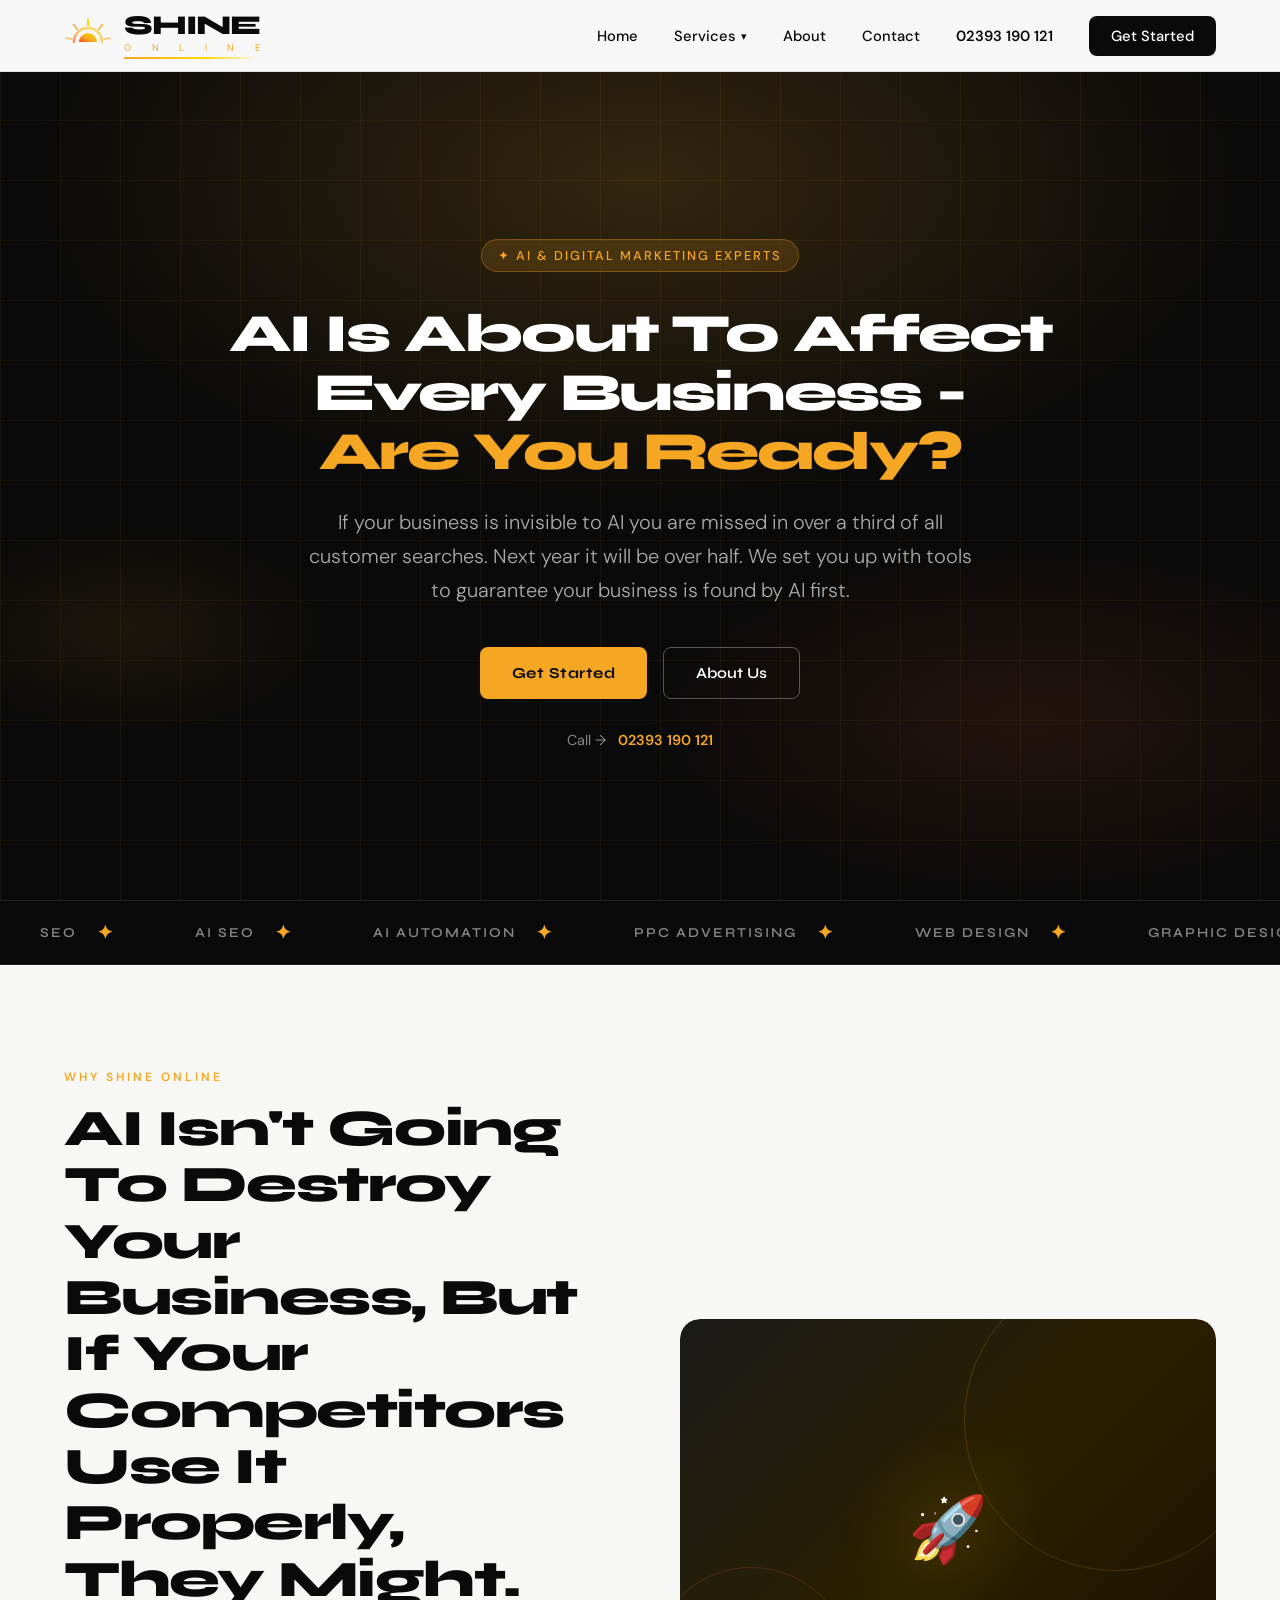
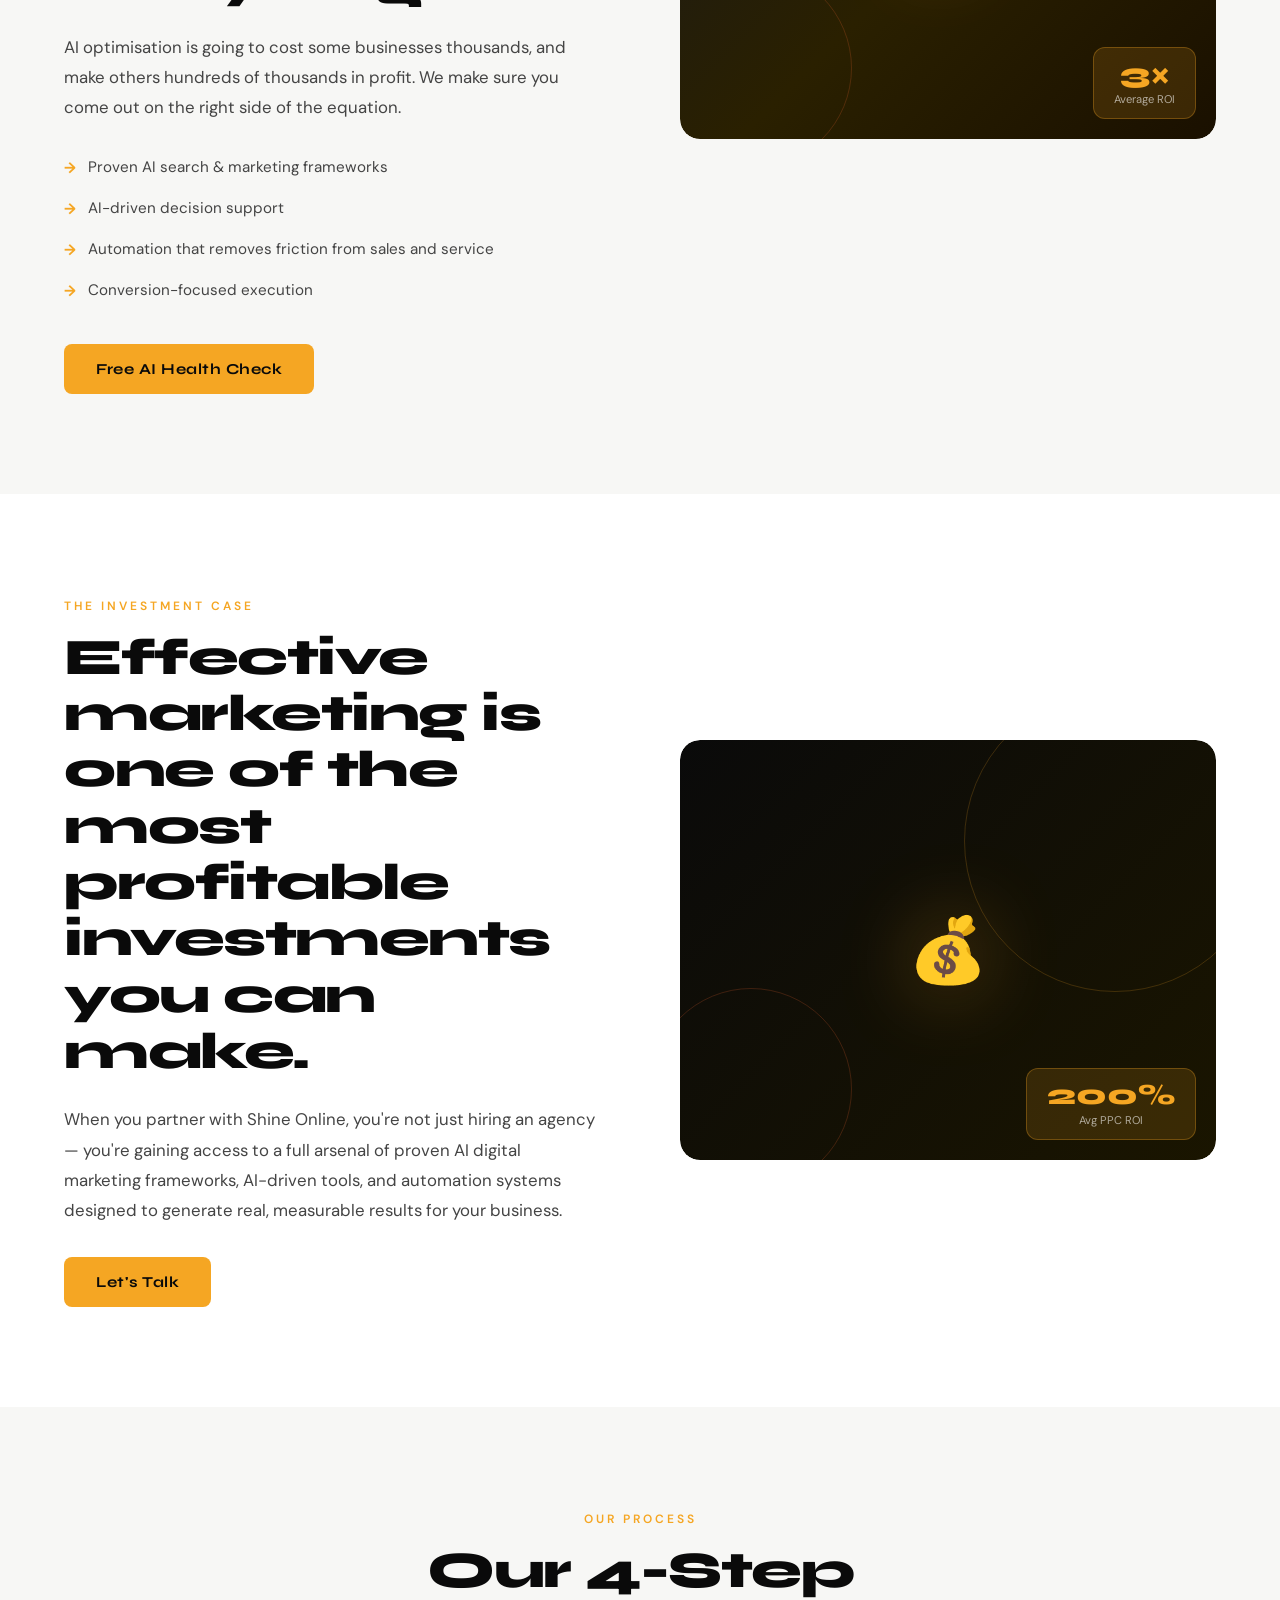
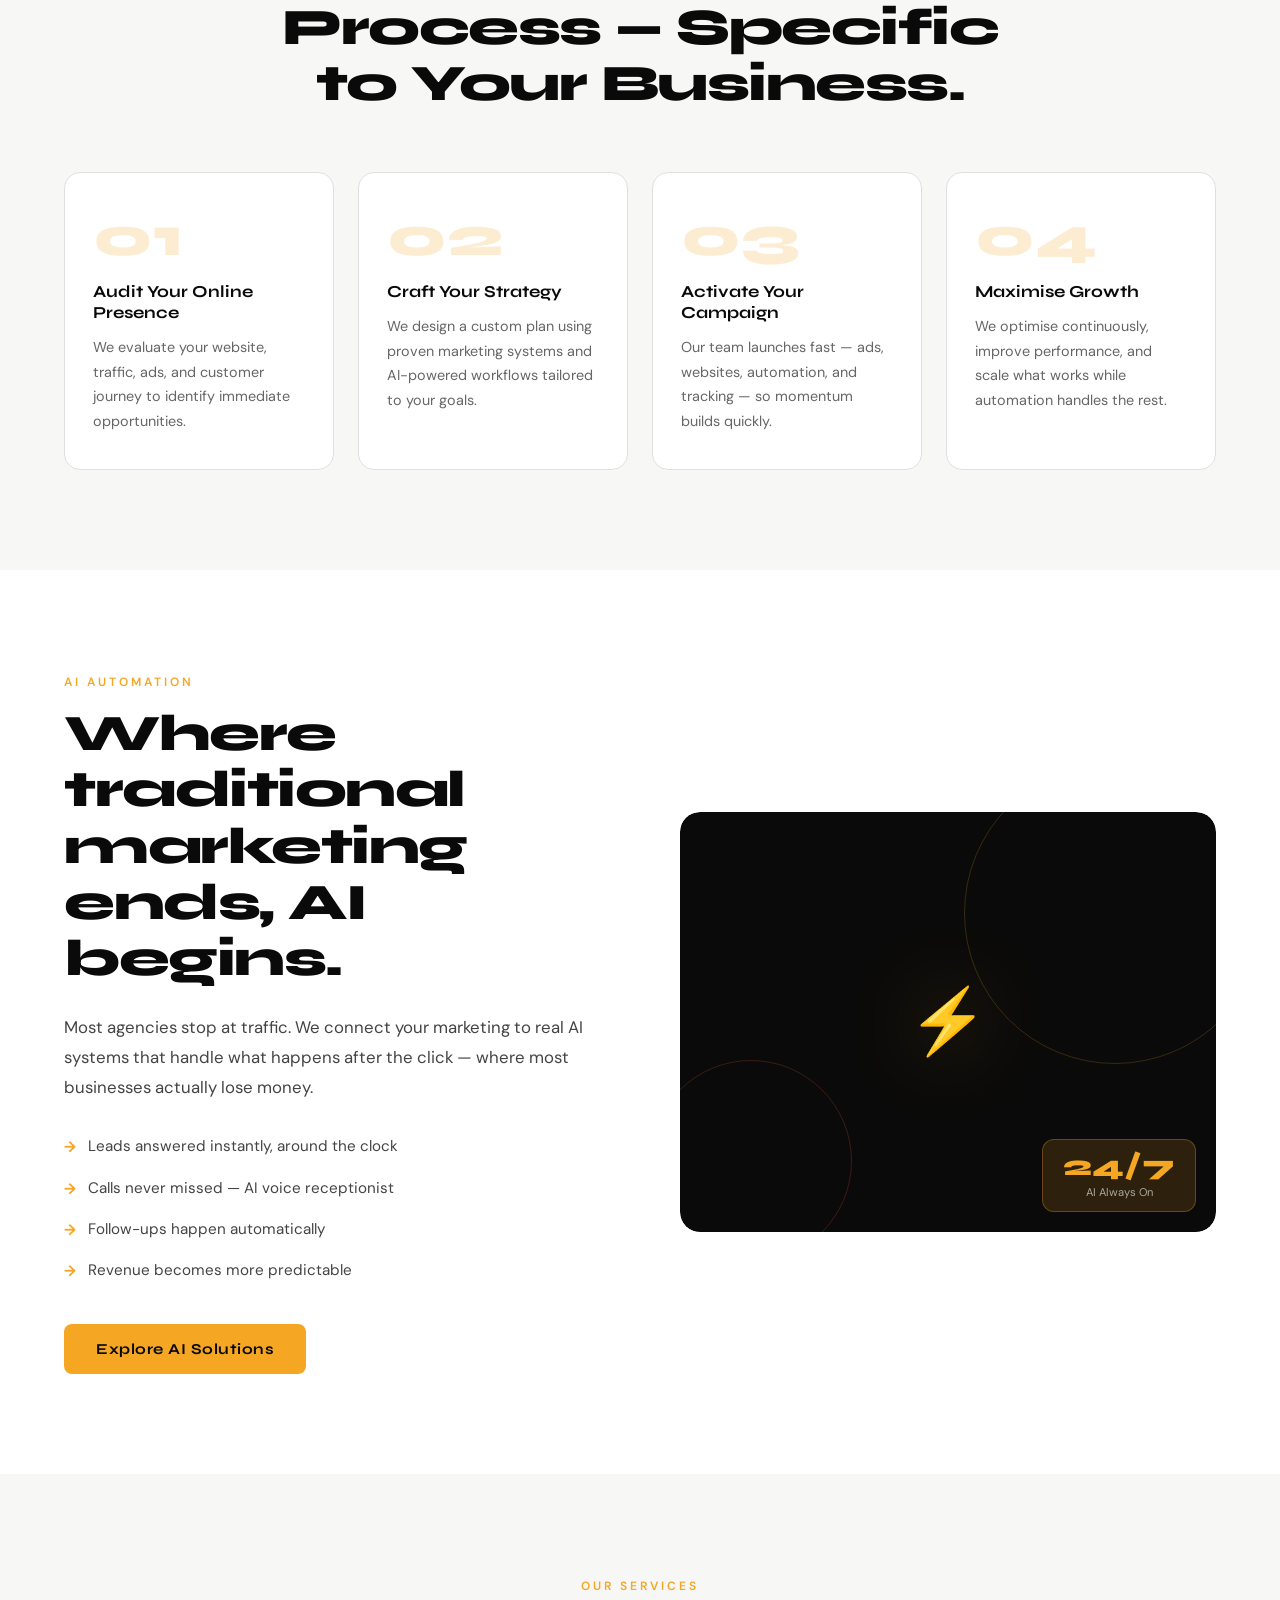
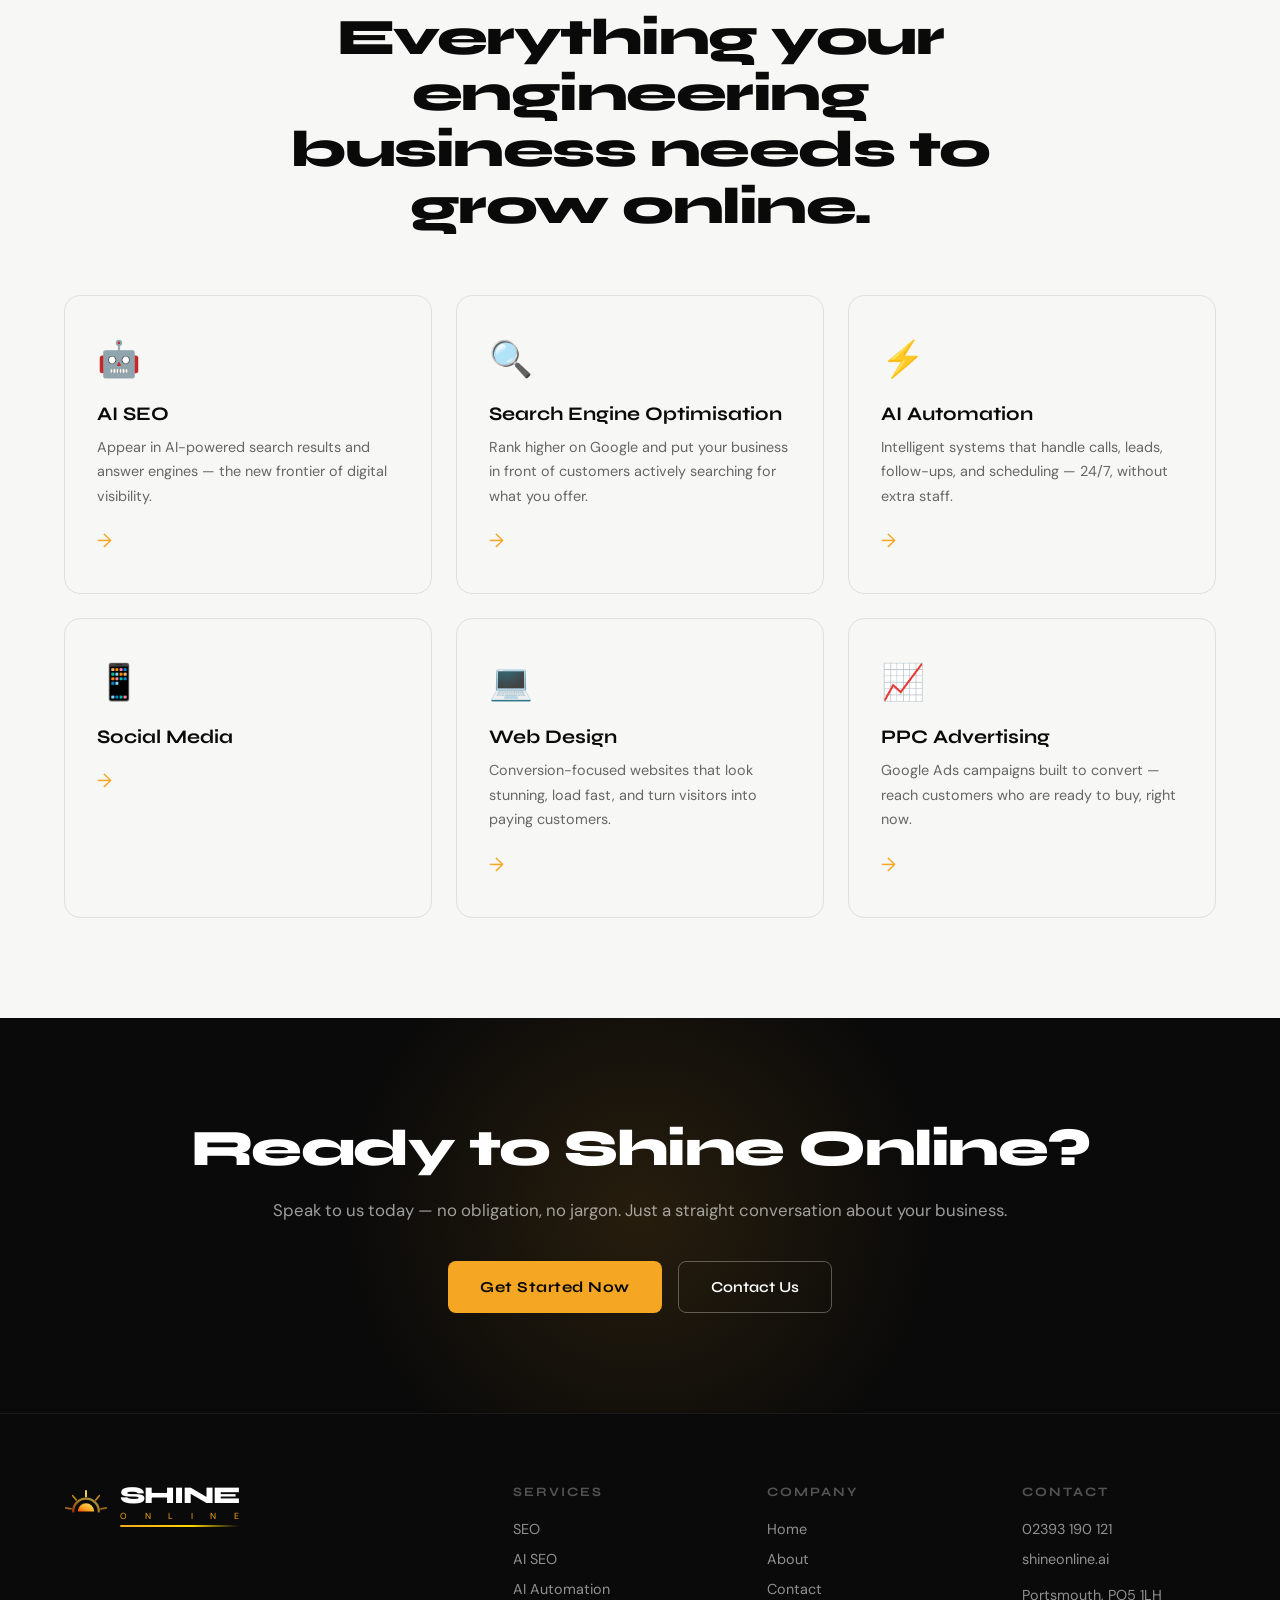
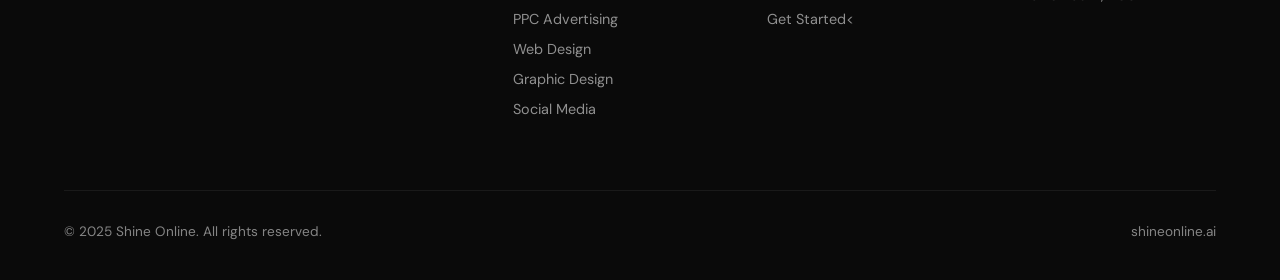
==== commit 0d7cecb4: "Add files via upload" ====
--- a/index.html
+++ b/index.html
@@ -1403,6 +1403,17 @@
 </script>
 </head>
 <body>
+<!-- Netlify form detection -->
+<form name="contact" data-netlify="true" netlify netlify-honeypot="bot-field" hidden>
+  <input type="text" name="helpType">
+  <input type="text" name="firstName">
+  <input type="text" name="lastName">
+  <input type="email" name="email">
+  <input type="tel" name="phone">
+  <input type="text" name="company">
+  <input type="text" name="message">
+  <button type="submit">Submit</button>
+</form>
 
 <!-- ═══ NAVIGATION ═══ -->
 <nav>
@@ -1498,8 +1509,8 @@
     <div class="hero-grid"></div>
     <div class="hero-content">
       <div class="hero-badge">✦ AI & Digital Marketing Experts</div>
-      <h1>AI Isn't Going To Destroy<br>Your Business —<br>But If Your Competitors<br>Use It Properly,<br><span>They Might.</span></h1>
-      <p class="hero-sub">AI optimisation is going to cost some businesses thousands, and make others hundreds of thousands in profit. We make sure you come out on the right side of the equation.</p>
+      <h1>AI Is About To Affect Every Business -<br><span>Are You Ready?</span></h1>
+      <p class="hero-sub">If your business is invisible to AI you are missed in over a third of all customer searches. Next year it will be over half. We set you up with tools to guarantee your business is found by AI first.</p>
       <div class="hero-buttons">
         <button class="btn-primary" onclick="openModal()">Get Started</button>
         <button class="btn-secondary" onclick="showPage('about')">About Us</button>
@@ -1539,8 +1550,12 @@
     <div class="split" style="max-width:1200px;margin:0 auto;">
       <div>
         <span class="section-label">Why Shine Online</span>
-        <h2 class="section-title">AI is about to affect every business - are you ready?</h2>
-        <p class="section-body">Being found on Google is no longer enough. AI ‘Answer-Based’ algorithms use different parameters to traditional browser searches. If you are invisible to AI you are missed in over a third of all customer searches. Next year it will be over half! We'll set you up with tools to guarantee your business is found by AI first.</p>
+        <h2 class="section-title">AI Isn't Going To Destroy
+Your Business,
+But If Your Competitors
+Use It Properly,
+They Might.</h2>
+        <p class="section-body">AI optimisation is going to cost some businesses thousands, and make others hundreds of thousands in profit. We make sure you come out on the right side of the equation.</p>
         <ul class="highlight-list" style="margin-top:24px;">
           <li>Proven AI search & marketing frameworks</li>
           <li>AI-driven decision support</li>
@@ -1552,7 +1567,7 @@
         </div>
       </div>
       <div class="split-visual">
-        <img class="split-visual-img" id="imgWhySO" src="https://i.ibb.co/396ZygBH/2-Shine-Website.png" alt="Why Shine Online" onload="this.classList.add('loaded')" onerror="this.style.display='none'">
+        <img class="split-visual-img" id="imgWhySO" src="https://i.ibb.co/fzTH1XjV/2-AI-healthcheck-for-field-services.png" alt="Why Shine Online" onload="this.classList.add('loaded')" onerror="this.style.display='none'">
         <div class="visual-block visual-gold">
           <div class="vis-circles"></div>
           <div class="vis-icon">🚀</div>
@@ -1624,7 +1639,7 @@
   <section style="padding:100px 5%;">
     <div class="split reverse" style="max-width:1200px;margin:0 auto;">
       <div class="split-visual">
-        <img class="split-visual-img" id="imgAIAuto" src="https://i.ibb.co/VcQx1XQt/4-Chat-GPT-Image-Mar-20-2026-03-27-56-PM.png" alt="AI Automation" onload="this.classList.add('loaded')" onerror="this.style.display='none'">
+        <img class="split-visual-img" id="imgAIAuto" src="https://i.ibb.co/Kx6Yjdp8/4-Marketing-and-AI-for-business-growth.png" alt="AI Automation" onload="this.classList.add('loaded')" onerror="this.style.display='none'">
         <div class="visual-block visual-dark">
           <div class="vis-circles"></div>
           <div class="vis-icon">⚡</div>
@@ -2711,13 +2726,39 @@
 
   function submitLead() {
     var firstName = document.getElementById('mFirstName').value.trim();
-    var email = document.getElementById('mEmail').value.trim();
-    var phone = document.getElementById('mPhone').value.trim();
+    var lastName  = document.getElementById('mLastName').value.trim();
+    var email     = document.getElementById('mEmail').value.trim();
+    var phone     = document.getElementById('mPhone').value.trim();
+    var company   = document.getElementById('mCompany') ? document.getElementById('mCompany').value.trim() : '';
+    var message   = document.getElementById('mMessage') ? document.getElementById('mMessage').value.trim() : '';
+    var helpType  = '';
+    var radios = document.querySelectorAll('input[name="helpType"]');
+    radios.forEach(function(r){ if(r.checked) helpType = r.value; });
+
     if (!firstName) { alert('Please enter your first name.'); return; }
-    if (!email) { alert('Please enter your email address.'); return; }
-    if (!phone) { alert('Please enter your phone number.'); return; }
-    document.getElementById('modalForm').style.display = 'none';
-    document.getElementById('modalSuccess').style.display = 'block';
+    if (!email)     { alert('Please enter your email address.'); return; }
+    if (!phone)     { alert('Please enter your phone number.'); return; }
+
+    var formData = new FormData();
+    formData.append('form-name', 'contact');
+    formData.append('helpType',  helpType);
+    formData.append('firstName', firstName);
+    formData.append('lastName',  lastName);
+    formData.append('email',     email);
+    formData.append('phone',     phone);
+    formData.append('company',   company);
+    formData.append('message',   message);
+
+    fetch('/', { method: 'POST', body: formData })
+      .then(function() {
+        document.getElementById('modalForm').style.display = 'none';
+        document.getElementById('modalSuccess').style.display = 'block';
+      })
+      .catch(function(err) {
+        console.error('Form error:', err);
+        document.getElementById('modalForm').style.display = 'none';
+        document.getElementById('modalSuccess').style.display = 'block';
+      });
   }
 
   // ─── RADIO OPTION HIGHLIGHT ───
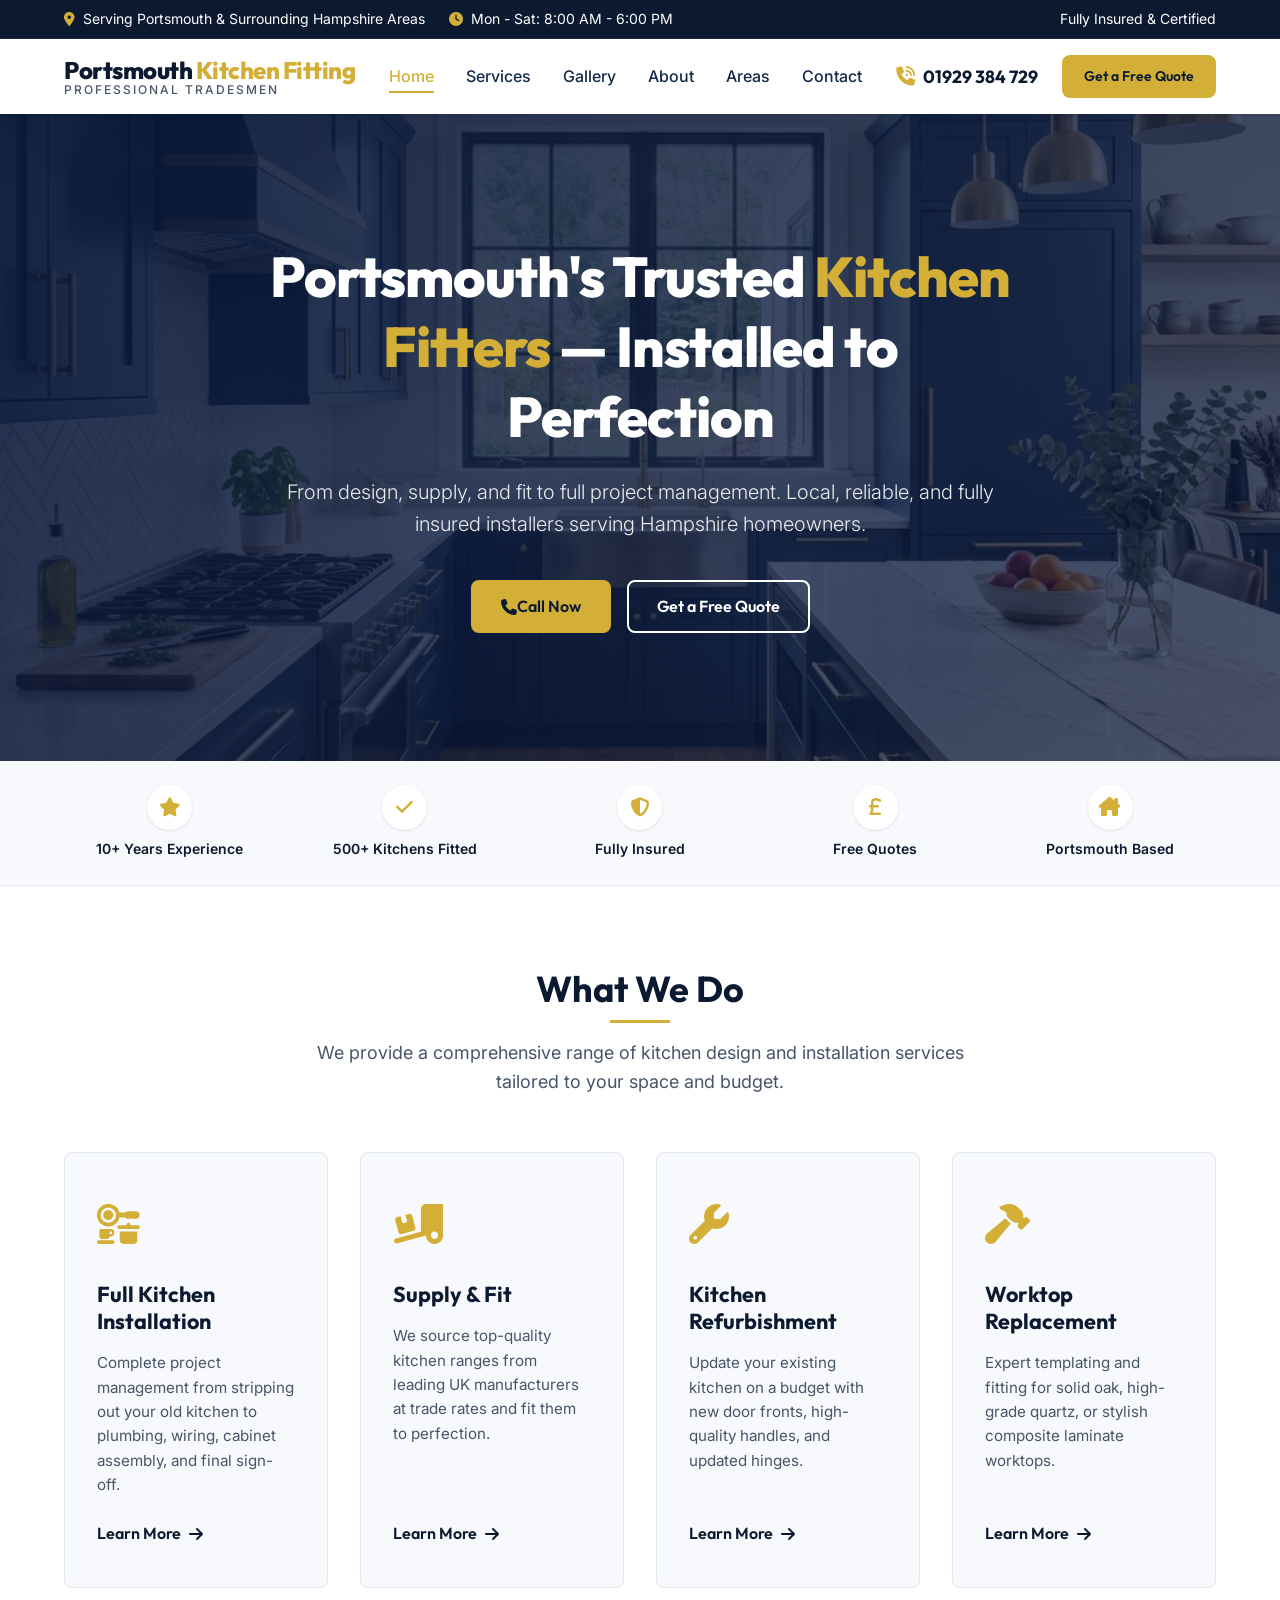
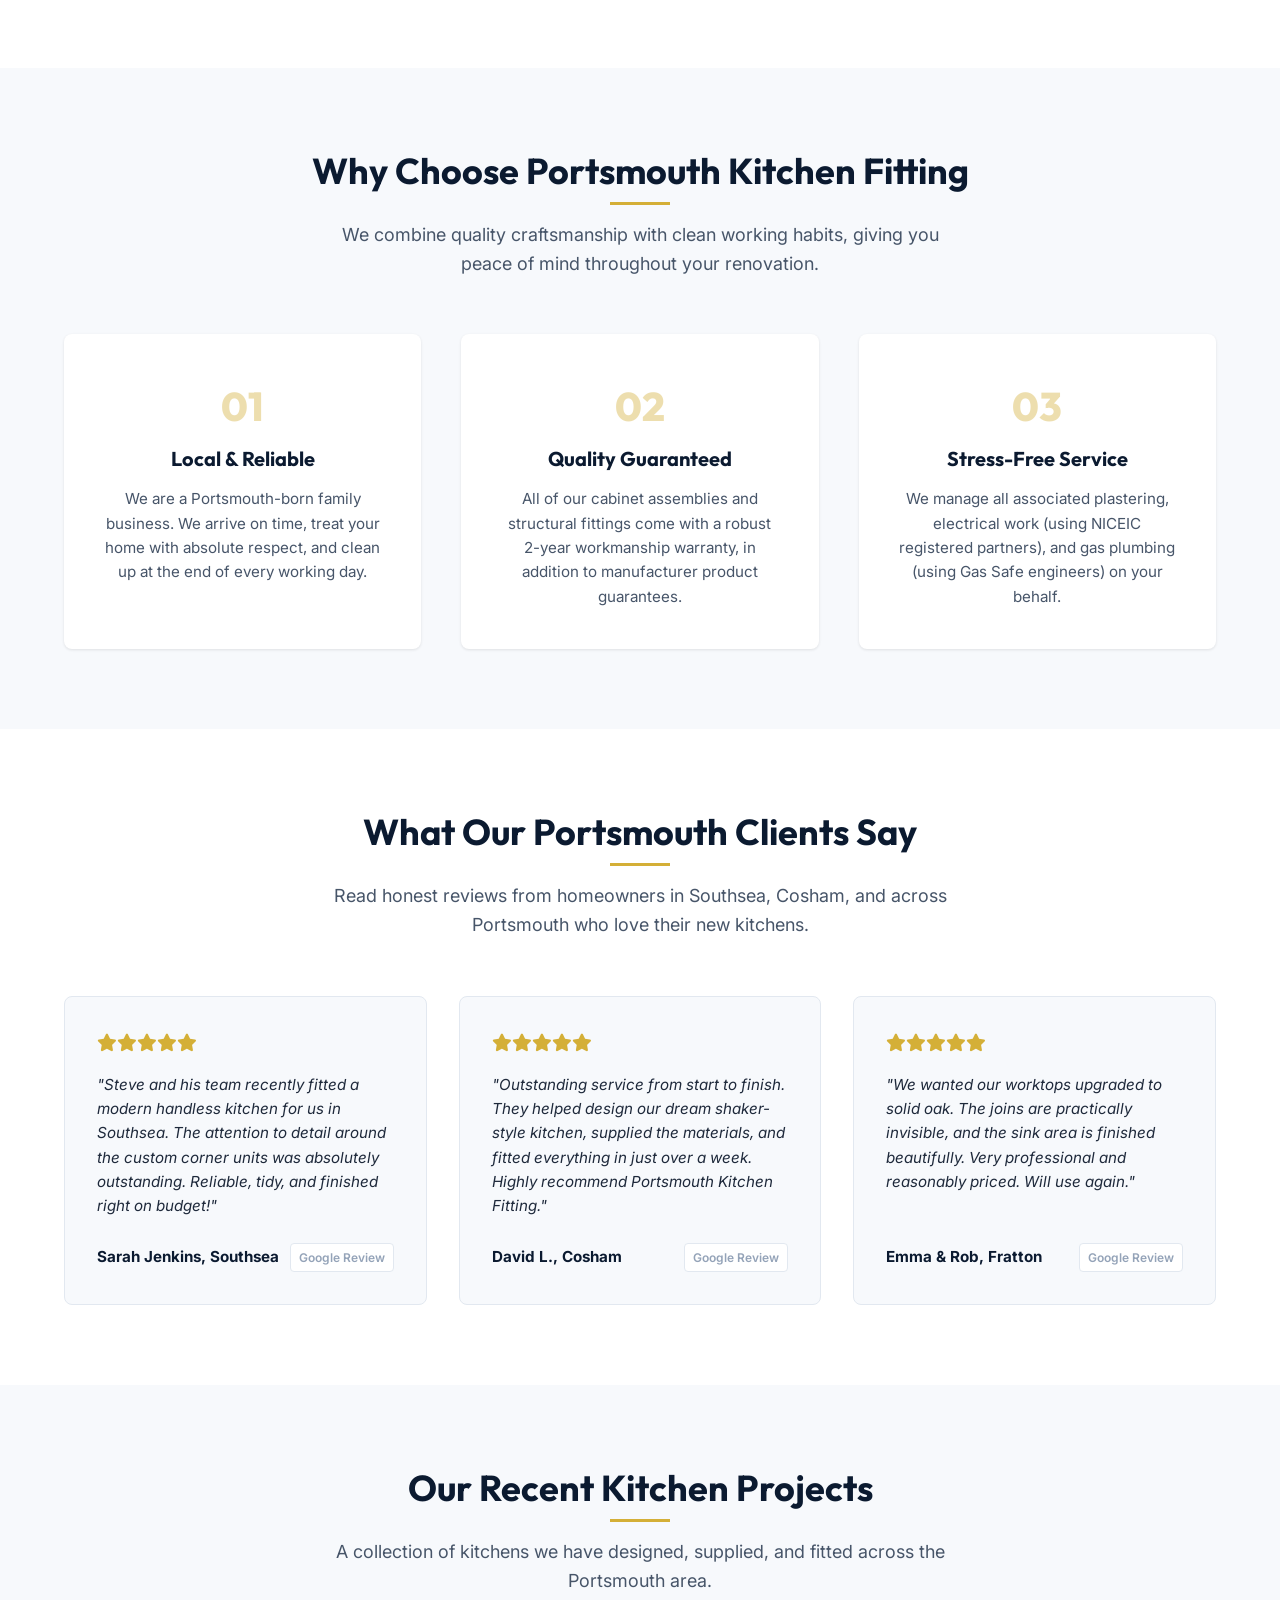
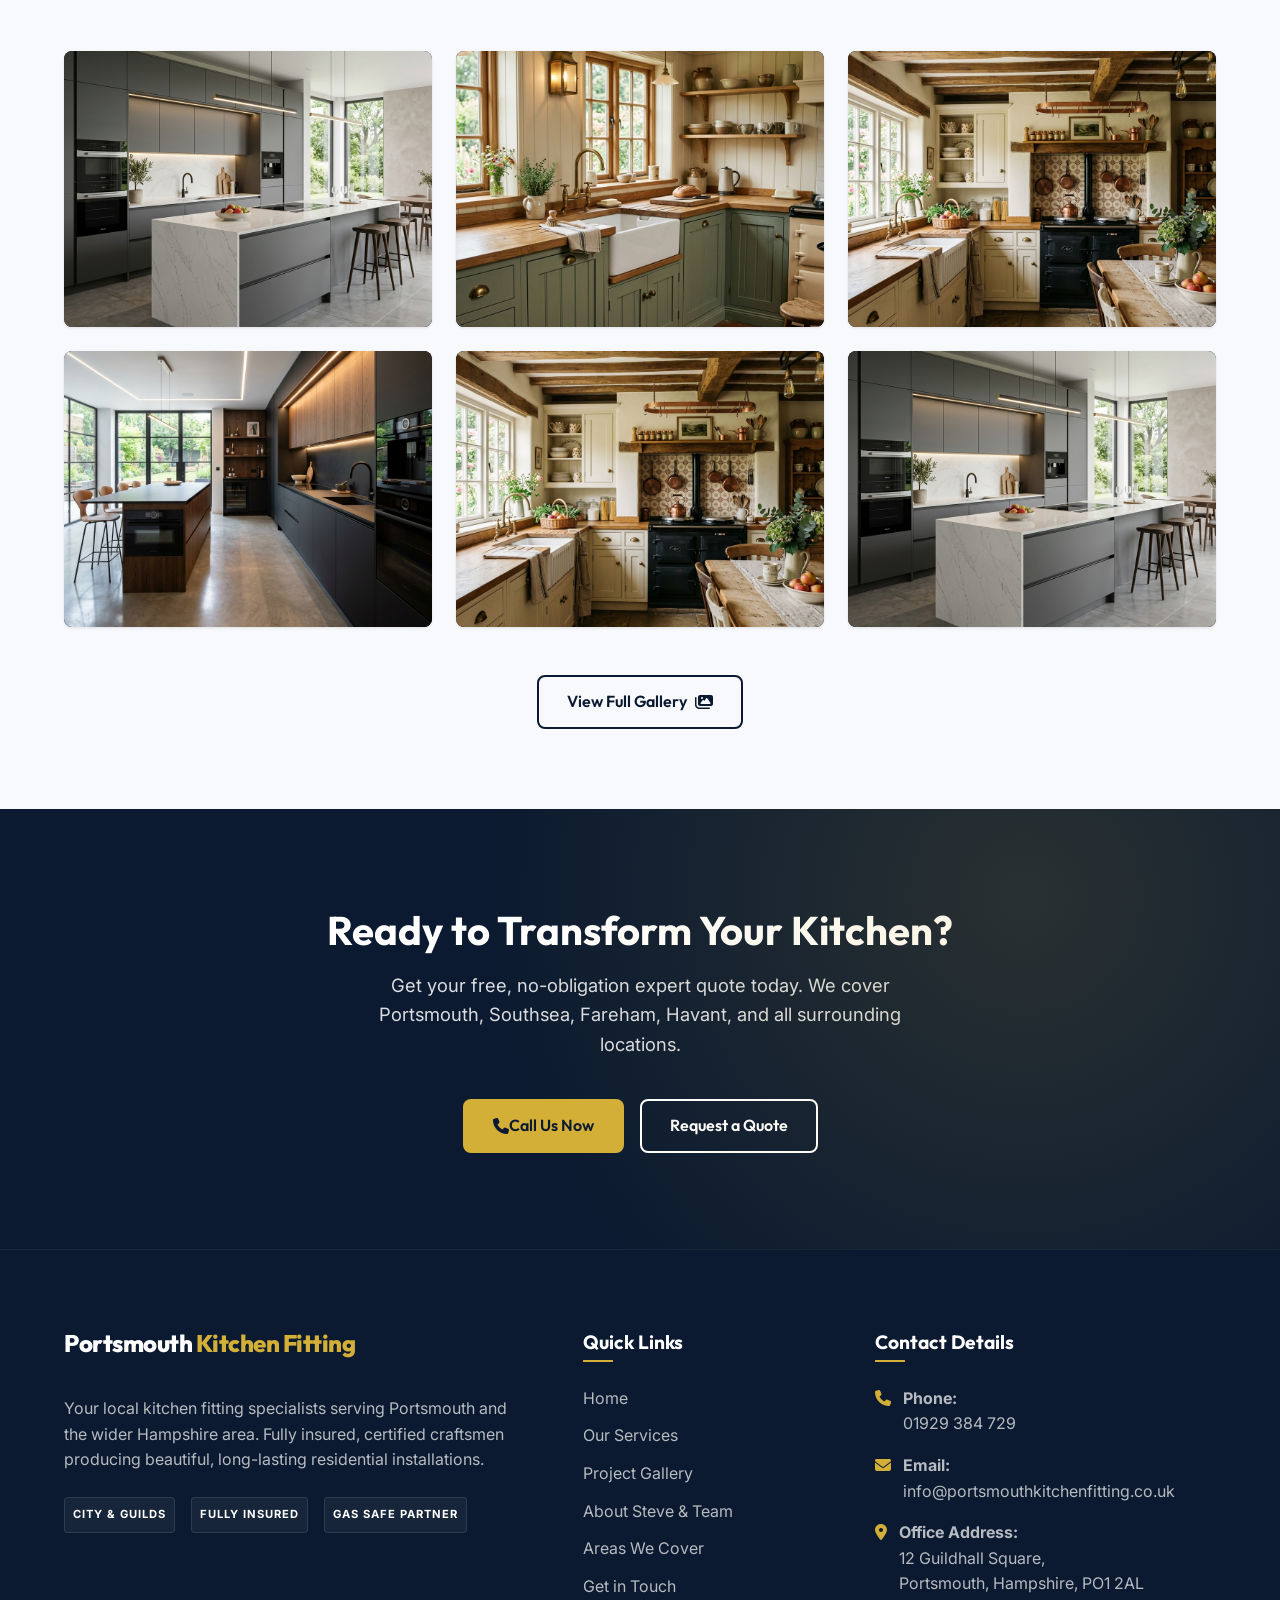
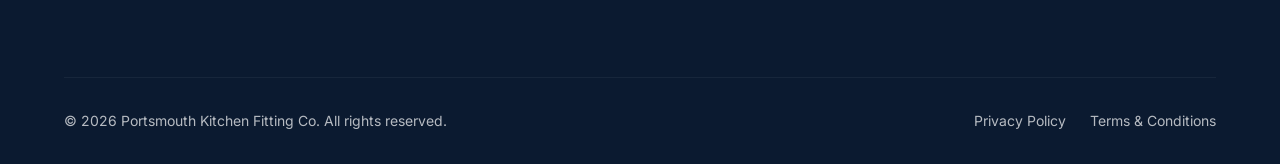
==== commit 38ae2807: "Add files via upload" ====
--- a/index.html
+++ b/index.html
@@ -1,2911 +1,441 @@
 <!DOCTYPE html>
-<html lang="en">
+<html lang="en-GB">
 <head>
-<meta charset="UTF-8">
-<meta name="google-site-verification" content="uW2BETMuqHxN_k3n4WfYGXkL--5LdvncWs6lXaAEcpI">
-<meta name="viewport" content="width=device-width, initial-scale=1.0">
-<title>Shine Online | AI & Digital Marketing UK</title>
-<link rel="preconnect" href="https://fonts.googleapis.com">
-<link rel="preconnect" href="https://fonts.gstatic.com" crossorigin>
-<link href="https://fonts.googleapis.com/css2?family=Syne:wght@400;600;700;800&family=DM+Sans:ital,wght@0,300;0,400;0,500;1,300&family=Outfit:wght@800&display=swap" rel="stylesheet">
-<style>
-  :root {
-    --black: #0a0a0a;
-    --white: #ffffff;
-    --off-white: #f7f7f5;
-    --gold: #F5A623;
-    --gold-light: #FFD080;
-    --accent: #FF6B35;
-    --mid-grey: #888;
-    --light-grey: #e8e8e8;
-    --border: #e0e0e0;
+  <meta charset="UTF-8">
+  <meta name="viewport" content="width=device-width, initial-scale=1.0">
+  
+  <!-- SEO Meta Tags -->
+  <title>Portsmouth's Trusted Kitchen Fitters — Installed to Perfection</title>
+  <meta name="description" content="Looking for expert kitchen fitters in Portsmouth? Portsmouth Kitchen Fitting Co. offers supply, fit, refurbishment, and worktop replacement. Free quotes, fully insured.">
+  <meta name="keywords" content="kitchen fitter portsmouth, kitchen installation hampshire, new kitchen southsea, kitchen refurbishment portsmouth">
+  <link rel="canonical" href="https://portsmouthkitchenfitting.co.uk/">
+
+  <!-- Performance Optimization: Preconnect to Font & Icon CDNs -->
+  <link rel="preconnect" href="https://fonts.googleapis.com">
+  <link rel="preconnect" href="https://fonts.gstatic.com" crossorigin>
+  <link rel="preconnect" href="https://cdnjs.cloudflare.com">
+  
+  <!-- Favicon Mock -->
+  <link rel="icon" type="image/png" href="data:image/svg+xml,%3Csvg xmlns='http://www.w3.org/2000/svg' viewBox='0 0 24 24' fill='%23d4af37'%3E%3Cpath d='M19 3H5c-1.1 0-2 .9-2 2v14c0 1.1.9 2 2 2h14c1.1 0 2-.9 2-2V5c0-1.1-.9-2-2-2zm-2 10h-4v4h-2v-4H7v-2h4V7h2v4h4v2z'/%3E%3C/svg%3E">
+
+  <!-- Google Fonts & Font Awesome -->
+  <link rel="stylesheet" href="https://cdnjs.cloudflare.com/ajax/libs/font-awesome/6.4.0/css/all.min.css">
+  <link rel="stylesheet" href="css/style.css">
+
+  <!-- JSON-LD LocalBusiness Schema for SEO -->
+  <script type="application/ld+json">
+  {
+    "@context": "https://schema.org",
+    "@type": "HomeAndConstructionBusiness",
+    "name": "Portsmouth Kitchen Fitting Co.",
+    "image": "https://portsmouthkitchenfitting.co.uk/assets/images/hero_bg.png",
+    "@id": "https://portsmouthkitchenfitting.co.uk/#business",
+    "url": "https://portsmouthkitchenfitting.co.uk/",
+    "telephone": "+441929384729",
+    "priceRange": "££-£££",
+    "address": {
+      "@type": "PostalAddress",
+      "streetAddress": "12 Guildhall Square",
+      "addressLocality": "Portsmouth",
+      "addressRegion": "Hampshire",
+      "postalCode": "PO1 2AL",
+      "addressCountry": "GB"
+    },
+    "geo": {
+      "@type": "GeoCoordinates",
+      "latitude": 50.7989,
+      "longitude": -1.0912
+    },
+    "areaServed": [
+      {
+        "@type": "AdministrativeArea",
+        "name": "Portsmouth"
+      },
+      {
+        "@type": "AdministrativeArea",
+        "name": "Hampshire"
+      }
+    ],
+    "openingHoursSpecification": {
+      "@type": "OpeningHoursSpecification",
+      "dayOfWeek": [
+        "Monday",
+        "Tuesday",
+        "Wednesday",
+        "Thursday",
+        "Friday",
+        "Saturday"
+      ],
+      "opens": "08:00",
+      "closes": "18:00"
+    }
   }
-
-  * { margin: 0; padding: 0; box-sizing: border-box; }
-
-  html { scroll-behavior: smooth; }
-
-  body {
-    font-family: 'DM Sans', sans-serif;
-    background: var(--white);
-    color: var(--black);
-    overflow-x: hidden;
-  }
-
-  h1, h2, h3, h4 { font-family: 'Syne', sans-serif; }
-
-  /* ─── PAGES ─── */
-  .page { display: none; }
-  .page.active { display: block; }
-
-  /* ─── NAV ─── */
-  nav {
-    position: fixed;
-    top: 0; left: 0; right: 0;
-    z-index: 1000;
-    display: flex;
-    align-items: center;
-    justify-content: space-between;
-    padding: 0 5%;
-    height: 72px;
-    background: rgba(255,255,255,0.97);
-    border-bottom: 1px solid var(--border);
-    backdrop-filter: blur(10px);
-  }
-
-  /* LOGO */
-  .logo {
-    display: flex;
-    align-items: center;
-    gap: 12px;
-    cursor: pointer;
-    text-decoration: none;
-  }
-
-  .logo-icon {
-    width: 48px;
-    height: 48px;
-    position: relative;
-    flex-shrink: 0;
-  }
-
-  .logo-text {
-    display: inline-flex;
-    flex-direction: column;
-    align-items: stretch;
-  }
-
-  .logo-shine {
-    font-family: 'Syne', sans-serif;
-    font-weight: 800;
-    font-size: 1.7rem;
-    color: var(--black);
-    letter-spacing: -1px;
-    line-height: 1;
-    display: block;
-    white-space: nowrap;
-  }
-
-  .logo-online {
-    font-family: 'DM Sans', sans-serif;
-    font-weight: 400;
-    font-size: 0.6rem;
-    color: var(--gold);
-    text-transform: uppercase;
-    line-height: 1;
-    margin-top: 4px;
-    display: flex;
-    justify-content: space-between;
-    letter-spacing: normal;
-    width: 100%;
-  }
-
-  .logo-line {
-    display: block;
-    width: 100%;
-    height: 2px;
-    margin-top: 4px;
-    border-radius: 2px;
-    background: linear-gradient(90deg, #F5A623 0%, #FFD700 60%, transparent 100%);
-  }
-
-  /* NAV LINKS */
-  .nav-links {
-    display: flex;
-    align-items: center;
-    gap: 36px;
-    list-style: none;
-  }
-
-  .nav-links a {
-    font-family: 'DM Sans', sans-serif;
-    font-size: 0.92rem;
-    font-weight: 500;
-    color: var(--black);
-    text-decoration: none;
-    cursor: pointer;
-    transition: color 0.2s;
-  }
-
-  .nav-links a:hover { color: var(--gold); }
-
-  /* DROPDOWN */
-  .nav-dropdown {
-    position: relative;
-  }
-
-  .nav-dropdown > a {
-    display: flex;
-    align-items: center;
-    gap: 5px;
-  }
-
-  .nav-dropdown > a::after {
-    content: '▾';
-    font-size: 0.7rem;
-    transition: transform 0.2s;
-  }
-
-  .nav-dropdown.open > a::after { transform: rotate(180deg); }
-
-  .dropdown-menu {
-    position: absolute;
-    top: calc(100% + 16px);
-    left: -20px;
-    background: var(--white);
-    border: 1px solid var(--border);
-    border-radius: 12px;
-    padding: 8px;
-    min-width: 220px;
-    display: none;
-    box-shadow: 0 20px 60px rgba(0,0,0,0.12);
-  }
-
-  .nav-dropdown.open .dropdown-menu { display: block; }
-
-  .dropdown-menu a {
-    display: block;
-    padding: 10px 16px;
-    border-radius: 8px;
-    font-size: 0.9rem;
-    transition: background 0.15s, color 0.15s;
-    cursor: pointer;
-    user-select: none;
-  }
-
-  .dropdown-menu a:hover {
-    background: var(--off-white);
-    color: var(--gold);
-  }
-
-  .nav-cta {
-    background: var(--black);
-    color: var(--white) !important;
-    padding: 10px 22px;
-    border-radius: 8px;
-    font-weight: 500;
-    transition: background 0.2s !important;
-    cursor: pointer;
-  }
-
-  .nav-cta:hover { background: var(--gold) !important; color: var(--black) !important; }
-
-  /* PHONE in nav */
-  .nav-phone {
-    font-size: 0.88rem;
-    color: var(--mid-grey);
-    font-weight: 400;
-  }
-
-  .nav-phone a {
-    color: var(--black) !important;
-    font-weight: 600;
-    text-decoration: none;
-  }
-
-  /* ─── HERO ─── */
-  .hero {
-    min-height: 100vh;
-    display: flex;
-    flex-direction: column;
-    align-items: center;
-    justify-content: center;
-    text-align: center;
-    padding: 120px 5% 32px;
-    position: relative;
-    overflow: hidden;
-    background: var(--black);
-  }
-
-  .hero-bg {
-    position: absolute;
-    inset: 0;
-    background:
-      radial-gradient(ellipse 80% 60% at 50% 20%, rgba(245,166,35,0.18) 0%, transparent 60%),
-      radial-gradient(ellipse 60% 40% at 80% 80%, rgba(255,107,53,0.1) 0%, transparent 50%),
-      radial-gradient(ellipse 40% 30% at 10% 70%, rgba(245,166,35,0.08) 0%, transparent 40%);
-  }
-
-  .hero-grid {
-    position: absolute;
-    inset: 0;
-    background-image:
-      linear-gradient(rgba(245,166,35,0.06) 1px, transparent 1px),
-      linear-gradient(90deg, rgba(245,166,35,0.06) 1px, transparent 1px);
-    background-size: 60px 60px;
-  }
-
-  .hero-content {
-    position: relative;
-    z-index: 2;
-    max-width: 900px;
-  }
-
-  .hero-badge {
-    display: inline-flex;
-    align-items: center;
-    gap: 8px;
-    background: rgba(245,166,35,0.15);
-    border: 1px solid rgba(245,166,35,0.3);
-    color: var(--gold);
-    font-size: 0.8rem;
-    font-weight: 500;
-    letter-spacing: 2px;
-    text-transform: uppercase;
-    padding: 7px 16px;
-    border-radius: 100px;
-    margin-bottom: 32px;
-  }
-
-  .hero h1 {
-    font-size: clamp(2rem, 4.2vw, 3.8rem);
-    font-weight: 800;
-    color: var(--white);
-    line-height: 1.1;
-    letter-spacing: -2px;
-    margin-bottom: 12px;
-  }
-
-  .hero h1 span { color: var(--gold); }
-
-  .hero-sub {
-    font-size: clamp(1rem, 2vw, 1.25rem);
-    color: rgba(255,255,255,0.65);
-    margin: 24px auto;
-    max-width: 680px;
-    line-height: 1.7;
-    font-weight: 300;
-  }
-
-  .hero-buttons {
-    display: flex;
-    gap: 16px;
-    justify-content: center;
-    flex-wrap: wrap;
-    margin-top: 40px;
-  }
-
-  .btn-primary {
-    background: var(--gold);
-    color: var(--black);
-    border: none;
-    padding: 16px 32px;
-    font-family: 'Syne', sans-serif;
-    font-size: 0.95rem;
-    font-weight: 700;
-    border-radius: 8px;
-    cursor: pointer;
-    transition: transform 0.2s, box-shadow 0.2s;
-    letter-spacing: 0.5px;
-    text-decoration: none;
-  }
-
-  .btn-primary:hover {
-    transform: translateY(-2px);
-    box-shadow: 0 12px 40px rgba(245,166,35,0.35);
-  }
-
-  .btn-secondary {
-    background: transparent;
-    color: var(--white);
-    border: 1px solid rgba(255,255,255,0.3);
-    padding: 16px 32px;
-    font-family: 'Syne', sans-serif;
-    font-size: 0.95rem;
-    font-weight: 600;
-    border-radius: 8px;
-    cursor: pointer;
-    transition: border-color 0.2s, background 0.2s;
-    text-decoration: none;
-  }
-
-  .btn-secondary:hover {
-    border-color: var(--gold);
-    color: var(--gold);
-  }
-
-  /* hero phone strip */
-  .hero-phone-strip {
-    position: relative;
-    z-index: 2;
-    margin-top: 32px;
-    display: flex;
-    align-items: center;
-    gap: 12px;
-    color: rgba(255,255,255,0.5);
-    font-size: 0.9rem;
-  }
-
-  .hero-phone-strip a {
-    color: var(--gold);
-    font-weight: 600;
-    text-decoration: none;
-  }
-
-  /* ─── SECTIONS ─── */
-  section {
-    padding: 100px 5%;
-  }
-
-  .section-label {
-    display: inline-block;
-    font-size: 0.75rem;
-    font-weight: 600;
-    letter-spacing: 3px;
-    text-transform: uppercase;
-    color: var(--gold);
-    margin-bottom: 16px;
-  }
-
-  .section-title {
-    font-size: clamp(2rem, 4vw, 3.2rem);
-    font-weight: 800;
-    letter-spacing: -1.5px;
-    line-height: 1.1;
-    max-width: 700px;
-    margin-bottom: 24px;
-  }
-
-  .section-body {
-    font-size: 1.05rem;
-    line-height: 1.8;
-    color: #444;
-    max-width: 640px;
-  }
-
-  /* ─── MARQUEE ─── */
-  .marquee-wrap {
-    background: var(--black);
-    padding: 20px 0;
-    overflow: hidden;
-    border-top: 1px solid #222;
-    border-bottom: 1px solid #222;
-  }
-
-  .marquee-track {
-    display: flex;
-    white-space: nowrap;
-    animation: marquee 25s linear infinite;
-  }
-
-  .marquee-item {
-    display: inline-flex;
-    align-items: center;
-    gap: 20px;
-    padding: 0 40px;
-    font-family: 'Syne', sans-serif;
-    font-weight: 600;
-    font-size: 0.85rem;
-    letter-spacing: 2px;
-    text-transform: uppercase;
-    color: rgba(255,255,255,0.5);
-  }
-
-  .marquee-item span {
-    color: var(--gold);
-    font-size: 1.2rem;
-  }
-
-  @keyframes marquee {
-    from { transform: translateX(0); }
-    to { transform: translateX(-50%); }
-  }
-
-  /* ─── SPLIT SECTIONS ─── */
-  .split {
-    display: grid;
-    grid-template-columns: 1fr 1fr;
-    gap: 80px;
-    align-items: center;
-    max-width: 1200px;
-    margin: 0 auto;
-  }
-
-  .split.reverse { direction: rtl; }
-  .split.reverse > * { direction: ltr; }
-
-  .split-visual {
-    position: relative;
-    height: 420px;
-    border-radius: 20px;
-    overflow: hidden;
-  }
-
-  .split-visual-img {
-    position: absolute;
-    inset: 0;
-    width: 100%;
-    height: 100%;
-    object-fit: cover;
-    object-position: center;
-    display: none;
-    z-index: 4;
-    border-radius: 20px;
-  }
-
-  .split-visual-img.loaded {
-    display: block;
-  }
-
-  .split-visual-img.loaded ~ .visual-block {
-    visibility: hidden;
-  }
-
-  .visual-block {
-    width: 100%;
-    height: 100%;
-    display: flex;
-    align-items: center;
-    justify-content: center;
-    font-size: 5rem;
-    border-radius: 20px;
-    position: relative;
-    overflow: hidden;
-  }
-
-  .visual-dark {
-    background: var(--black);
-  }
-
-  .visual-gold {
-    background: linear-gradient(135deg, #1a1a1a 0%, #2a2000 50%, #1a1000 100%);
-  }
-
-  .visual-abstract {
-    background: linear-gradient(135deg, #0a0a0a, #1a1500);
-  }
-
-  .vis-circles {
-    position: absolute;
-    inset: 0;
-    overflow: hidden;
-  }
-
-  .vis-circles::before, .vis-circles::after {
-    content: '';
-    position: absolute;
-    border-radius: 50%;
-    border: 1px solid rgba(245,166,35,0.2);
-  }
-
-  .vis-circles::before {
-    width: 300px; height: 300px;
-    top: -50px; right: -50px;
-  }
-
-  .vis-circles::after {
-    width: 200px; height: 200px;
-    bottom: -30px; left: -30px;
-    border-color: rgba(255,107,53,0.2);
-  }
-
-  .vis-icon {
-    font-size: 4rem;
-    position: relative;
-    z-index: 2;
-    filter: drop-shadow(0 0 40px rgba(245,166,35,0.4));
-  }
-
-  .vis-stat {
-    position: absolute;
-    bottom: 20px;
-    right: 20px;
-    background: rgba(245,166,35,0.15);
-    border: 1px solid rgba(245,166,35,0.3);
-    border-radius: 12px;
-    padding: 12px 20px;
-    text-align: center;
-    z-index: 3;
-  }
-
-  .vis-stat-num {
-    font-family: 'Syne', sans-serif;
-    font-weight: 800;
-    font-size: 1.8rem;
-    color: var(--gold);
-    line-height: 1;
-  }
-
-  .vis-stat-label {
-    font-size: 0.7rem;
-    color: rgba(255,255,255,0.6);
-    margin-top: 4px;
-  }
-
-  /* ─── 4 STEPS ─── */
-  .steps-section {
-    background: var(--off-white);
-  }
-
-  .steps-grid {
-    display: grid;
-    grid-template-columns: repeat(4, 1fr);
-    gap: 24px;
-    max-width: 1200px;
-    margin: 60px auto 0;
-  }
-
-  .step-card {
-    background: var(--white);
-    border: 1px solid var(--border);
-    border-radius: 16px;
-    padding: 36px 28px;
-    position: relative;
-    transition: transform 0.2s, box-shadow 0.2s;
-  }
-
-  .step-card:hover {
-    transform: translateY(-4px);
-    box-shadow: 0 20px 60px rgba(0,0,0,0.08);
-  }
-
-  .step-num {
-    font-family: 'Syne', sans-serif;
-    font-weight: 800;
-    font-size: 3.5rem;
-    color: var(--gold);
-    opacity: 0.2;
-    line-height: 1;
-    margin-bottom: 16px;
-  }
-
-  .step-card h3 {
-    font-size: 1.05rem;
-    font-weight: 700;
-    margin-bottom: 12px;
-  }
-
-  .step-card p {
-    font-size: 0.9rem;
-    color: #666;
-    line-height: 1.7;
-  }
-
-  /* ─── VALUE PROPS ─── */
-  .value-grid {
-    display: grid;
-    grid-template-columns: repeat(2, 1fr);
-    gap: 2px;
-    max-width: 1200px;
-    margin: 0 auto;
-    background: var(--border);
-    border: 1px solid var(--border);
-    border-radius: 20px;
-    overflow: hidden;
-  }
-
-  .value-item {
-    background: var(--white);
-    padding: 44px 40px;
-    transition: background 0.2s;
-  }
-
-  .value-item:hover { background: var(--off-white); }
-
-  .value-icon {
-    font-size: 2rem;
-    margin-bottom: 16px;
-  }
-
-  .value-item h3 {
-    font-size: 1.15rem;
-    font-weight: 700;
-    margin-bottom: 10px;
-  }
-
-  .value-item p {
-    font-size: 0.92rem;
-    color: #666;
-    line-height: 1.7;
-  }
-
-  /* ─── DARK CTA BAND ─── */
-  .cta-band {
-    background: var(--black);
-    padding: 100px 5%;
-    text-align: center;
-    position: relative;
-    overflow: hidden;
-  }
-
-  .cta-band::before {
-    content: '';
-    position: absolute;
-    width: 600px; height: 600px;
-    border-radius: 50%;
-    background: radial-gradient(circle, rgba(245,166,35,0.12), transparent 70%);
-    top: 50%; left: 50%;
-    transform: translate(-50%, -50%);
-  }
-
-  .cta-band h2 {
-    font-size: clamp(2rem, 4vw, 3.2rem);
-    font-weight: 800;
-    color: var(--white);
-    letter-spacing: -1.5px;
-    margin-bottom: 20px;
-    position: relative;
-  }
-
-  .cta-band h2 span { color: var(--gold); }
-
-  .cta-band p {
-    color: rgba(255,255,255,0.6);
-    font-size: 1.05rem;
-    margin-bottom: 40px;
-    position: relative;
-  }
-
-  .cta-phone {
-    position: relative;
-    display: inline-flex;
-    align-items: center;
-    gap: 12px;
-    background: rgba(245,166,35,0.12);
-    border: 1px solid rgba(245,166,35,0.3);
-    border-radius: 12px;
-    padding: 20px 36px;
-    margin-top: 16px;
-  }
-
-  .cta-phone a {
-    font-family: 'Syne', sans-serif;
-    font-size: 1.6rem;
-    font-weight: 800;
-    color: var(--gold);
-    text-decoration: none;
-  }
-
-  .cta-phone-label {
-    font-size: 0.8rem;
-    color: rgba(255,255,255,0.5);
-    letter-spacing: 1px;
-    text-transform: uppercase;
-  }
-
-  /* ─── SERVICES CARDS ─── */
-  .services-grid {
-    display: grid;
-    grid-template-columns: repeat(3, 1fr);
-    gap: 24px;
-    max-width: 1200px;
-    margin: 60px auto 0;
-  }
-
-  .service-card {
-    background: var(--off-white);
-    border: 1px solid var(--border);
-    border-radius: 16px;
-    padding: 40px 32px;
-    cursor: pointer;
-    transition: all 0.25s;
-    text-decoration: none;
-    display: block;
-  }
-
-  .service-card:hover {
-    background: var(--black);
-    color: var(--white);
-    transform: translateY(-6px);
-    box-shadow: 0 24px 60px rgba(0,0,0,0.15);
-  }
-
-  .service-card:hover p { color: rgba(255,255,255,0.6); }
-
-  .service-card:hover .service-arrow { color: var(--gold); }
-
-  .service-emoji {
-    font-size: 2.2rem;
-    margin-bottom: 20px;
-  }
-
-  .service-card h3 {
-    font-size: 1.2rem;
-    font-weight: 700;
-    margin-bottom: 10px;
-  }
-
-  .service-card p {
-    font-size: 0.9rem;
-    color: #666;
-    line-height: 1.7;
-    margin-bottom: 20px;
-  }
-
-  .service-arrow {
-    font-size: 1.2rem;
-    color: var(--gold);
-  }
-
-  /* ─── SERVICE PAGE HERO ─── */
-  .service-hero {
-    padding: 140px 5% 80px;
-    background: var(--black);
-    position: relative;
-    overflow: hidden;
-  }
-
-  .service-hero::before {
-    content: '';
-    position: absolute;
-    top: -100px; right: -100px;
-    width: 500px; height: 500px;
-    border-radius: 50%;
-    background: radial-gradient(circle, rgba(245,166,35,0.15), transparent 70%);
-  }
-
-  .service-hero-content {
-    position: relative;
-    max-width: 800px;
-  }
-
-  .service-hero h1 {
-    font-size: clamp(2.4rem, 5vw, 4rem);
-    font-weight: 800;
-    color: var(--white);
-    letter-spacing: -2px;
-    line-height: 1.05;
-    margin: 16px 0 24px;
-  }
-
-  .service-hero h1 span { color: var(--gold); }
-
-  .service-hero p {
-    font-size: 1.1rem;
-    color: rgba(255,255,255,0.65);
-    line-height: 1.8;
-    max-width: 620px;
-  }
-
-  /* ─── PROCESS STEPS ─── */
-  .process-list {
-    max-width: 800px;
-    margin: 0 auto;
-  }
-
-  .process-item {
-    display: grid;
-    grid-template-columns: 60px 1fr;
-    gap: 24px;
-    padding: 36px 0;
-    border-bottom: 1px solid var(--border);
-  }
-
-  .process-item:last-child { border-bottom: none; }
-
-  .process-num {
-    font-family: 'Syne', sans-serif;
-    font-weight: 800;
-    font-size: 2rem;
-    color: var(--gold);
-    opacity: 0.4;
-    line-height: 1.2;
-  }
-
-  .process-item h3 {
-    font-size: 1.1rem;
-    font-weight: 700;
-    margin-bottom: 8px;
-  }
-
-  .process-item p {
-    font-size: 0.95rem;
-    color: #555;
-    line-height: 1.7;
-  }
-
-  /* ─── FEATURE GRID (AI automation) ─── */
-  .feature-grid {
-    display: grid;
-    grid-template-columns: repeat(3, 1fr);
-    gap: 24px;
-    max-width: 1200px;
-    margin: 60px auto 0;
-  }
-
-  .feature-card {
-    border: 1px solid var(--border);
-    border-radius: 16px;
-    padding: 36px 28px;
-    transition: border-color 0.2s, box-shadow 0.2s;
-  }
-
-  .feature-card:hover {
-    border-color: var(--gold);
-    box-shadow: 0 8px 40px rgba(245,166,35,0.1);
-  }
-
-  .feature-icon {
-    font-size: 2rem;
-    margin-bottom: 16px;
-  }
-
-  .feature-card h3 {
-    font-size: 1rem;
-    font-weight: 700;
-    margin-bottom: 10px;
-  }
-
-  .feature-card p {
-    font-size: 0.88rem;
-    color: #666;
-    line-height: 1.7;
-  }
-
-  /* ─── ABOUT ─── */
-  .about-intro {
-    background: var(--off-white);
-    padding: 120px 5% 32px;
-  }
-
-  .about-grid {
-    display: grid;
-    grid-template-columns: 1fr 1fr;
-    gap: 80px;
-    align-items: start;
-    max-width: 1200px;
-    margin: 0 auto;
-  }
-
-  .about-visual {
-    position: relative;
-    height: 500px;
-    background: var(--black);
-    border-radius: 20px;
-    overflow: hidden;
-    display: flex;
-    align-items: center;
-    justify-content: center;
-  }
-
-  .about-visual-img {
-    position: absolute;
-    inset: 0;
-    width: 100%;
-    height: 100%;
-    object-fit: cover;
-    object-position: center;
-    display: none;
-    z-index: 1;
-  }
-
-  .about-visual-img.loaded {
-    display: block;
-  }
-
-  .about-visual-img.loaded ~ .about-vis-placeholder {
-    display: none;
-  }
-
-  .about-vis-placeholder {
-    position: absolute;
-    inset: 0;
-    display: flex;
-    align-items: center;
-    justify-content: center;
-  }
-
-  .about-vis-content {
-    text-align: center;
-    position: relative;
-    z-index: 2;
-  }
-
-  .about-vis-logo {
-    font-family: 'Syne', sans-serif;
-    font-weight: 800;
-    font-size: 3rem;
-    color: var(--gold);
-    line-height: 1;
-  }
-
-  .about-vis-sub {
-    font-size: 0.75rem;
-    color: rgba(255,255,255,0.4);
-    letter-spacing: 4px;
-    text-transform: uppercase;
-    margin-top: 8px;
-  }
-
-  .about-stats {
-    display: grid;
-    grid-template-columns: 1fr 1fr;
-    gap: 16px;
-    margin-top: 48px;
-  }
-
-  .about-stat {
-    background: var(--white);
-    border: 1px solid var(--border);
-    border-radius: 12px;
-    padding: 24px 20px;
-  }
-
-  .about-stat-num {
-    font-family: 'Syne', sans-serif;
-    font-weight: 800;
-    font-size: 2rem;
-    color: var(--black);
-    line-height: 1;
-  }
-
-  .about-stat-num span { color: var(--gold); }
-
-  .about-stat-label {
-    font-size: 0.85rem;
-    color: var(--mid-grey);
-    margin-top: 6px;
-  }
-
-  /* ─── CONTACT ─── */
-  .contact-hero {
-    padding: 140px 5% 80px;
-    background: var(--black);
-    position: relative;
-    overflow: hidden;
-  }
-
-  .contact-hero::before {
-    content: '';
-    position: absolute;
-    bottom: -200px; left: -100px;
-    width: 500px; height: 500px;
-    border-radius: 50%;
-    background: radial-gradient(circle, rgba(245,166,35,0.1), transparent 70%);
-  }
-
-  .contact-grid {
-    display: grid;
-    grid-template-columns: 1fr 1fr;
-    gap: 80px;
-    max-width: 1200px;
-    margin: 0 auto;
-    padding: 80px 5%;
-  }
-
-  .contact-form {
-    background: var(--white);
-    border: 1px solid var(--border);
-    border-radius: 20px;
-    padding: 48px 40px;
-  }
-
-  .form-group {
-    margin-bottom: 20px;
-  }
-
-  label {
-    display: block;
-    font-size: 0.85rem;
-    font-weight: 500;
-    margin-bottom: 8px;
-    color: #333;
-  }
-
-  input, select, textarea {
-    width: 100%;
-    padding: 12px 16px;
-    border: 1px solid var(--border);
-    border-radius: 8px;
-    font-family: 'DM Sans', sans-serif;
-    font-size: 0.95rem;
-    color: var(--black);
-    background: var(--white);
-    transition: border-color 0.2s;
-    outline: none;
-  }
-
-  input:focus, select:focus, textarea:focus {
-    border-color: var(--gold);
-  }
-
-  textarea { resize: vertical; min-height: 120px; }
-
-  .contact-info h2 {
-    font-size: 2.5rem;
-    font-weight: 800;
-    letter-spacing: -1.5px;
-    margin-bottom: 20px;
-  }
-
-  .contact-info p {
-    font-size: 1rem;
-    color: #555;
-    line-height: 1.8;
-    margin-bottom: 40px;
-  }
-
-  .contact-detail {
-    display: flex;
-    align-items: flex-start;
-    gap: 20px;
-    margin-bottom: 36px;
-    padding-bottom: 36px;
-    border-bottom: 1px solid var(--border);
-  }
-
-  .contact-detail:last-child {
-    border-bottom: none;
-    margin-bottom: 0;
-    padding-bottom: 0;
-  }
-
-  .contact-detail-icon {
-    width: 52px;
-    height: 52px;
-    background: var(--off-white);
-    border: 1px solid var(--border);
-    border-radius: 12px;
-    display: flex;
-    align-items: center;
-    justify-content: center;
-    font-size: 1.3rem;
-    flex-shrink: 0;
-    margin-top: 2px;
-  }
-
-  .contact-detail-text strong {
-    display: block;
-    font-size: 0.78rem;
-    font-weight: 700;
-    text-transform: uppercase;
-    letter-spacing: 1.5px;
-    color: var(--mid-grey);
-    margin-bottom: 8px;
-  }
-
-  .contact-detail-text a, .contact-detail-text span {
-    font-size: 1.05rem;
-    font-weight: 500;
-    color: var(--black);
-    text-decoration: none;
-    line-height: 1.6;
-  }
-
-  .contact-detail-text a:hover { color: var(--gold); }
-
-  /* ─── LEAD MODAL ─── */
-  .modal-overlay {
-    display: none;
-    position: fixed;
-    inset: 0;
-    background: rgba(0,0,0,0.75);
-    z-index: 2000;
-    align-items: center;
-    justify-content: center;
-    padding: 20px;
-    backdrop-filter: blur(4px);
-  }
-
-  .modal-overlay.open { display: flex; }
-
-  .modal {
-    background: var(--white);
-    border-radius: 20px;
-    padding: 48px 44px;
-    max-width: 560px;
-    width: 100%;
-    max-height: 90vh;
-    overflow-y: auto;
-    position: relative;
-    box-shadow: 0 40px 120px rgba(0,0,0,0.3);
-  }
-
-  .modal-close {
-    position: absolute;
-    top: 20px; right: 20px;
-    background: var(--off-white);
-    border: none;
-    width: 36px; height: 36px;
-    border-radius: 50%;
-    cursor: pointer;
-    font-size: 1.1rem;
-    display: flex;
-    align-items: center;
-    justify-content: center;
-    transition: background 0.2s;
-  }
-
-  .modal-close:hover { background: var(--border); }
-
-  .modal h2 {
-    font-size: 1.7rem;
-    font-weight: 800;
-    letter-spacing: -0.5px;
-    margin-bottom: 8px;
-  }
-
-  .modal p.sub {
-    font-size: 0.9rem;
-    color: var(--mid-grey);
-    margin-bottom: 28px;
-  }
-
-  .radio-group {
-    display: flex;
-    flex-direction: column;
-    gap: 10px;
-    margin-bottom: 24px;
-  }
-
-  .radio-option {
-    display: flex;
-    align-items: center;
-    gap: 12px;
-    padding: 12px 16px;
-    border: 1px solid var(--border);
-    border-radius: 10px;
-    cursor: pointer;
-    transition: border-color 0.15s, background 0.15s;
-    font-size: 0.92rem;
-  }
-
-  .radio-option:hover {
-    border-color: var(--gold);
-    background: rgba(245,166,35,0.05);
-  }
-
-  .radio-option input[type="radio"] {
-    width: auto;
-    accent-color: var(--gold);
-    margin: 0;
-  }
-
-  .modal-form-fields {
-    display: grid;
-    grid-template-columns: 1fr 1fr;
-    gap: 16px;
-  }
-
-  .modal-form-fields .full {
-    grid-column: 1 / -1;
-  }
-
-  .modal-success {
-    text-align: center;
-    padding: 40px 20px;
-    display: none;
-  }
-
-  .modal-success h3 {
-    font-size: 1.5rem;
-    font-weight: 800;
-    margin: 16px 0 8px;
-  }
-
-  .modal-success p {
-    color: var(--mid-grey);
-  }
-
-  /* ─── FOOTER ─── */
-  footer {
-    background: var(--black);
-    padding: 70px 5% 40px;
-    color: rgba(255,255,255,0.5);
-    border-top: 1px solid #1a1a1a;
-  }
-
-  .footer-grid {
-    display: grid;
-    grid-template-columns: 2fr 1fr 1fr 1fr;
-    gap: 60px;
-    max-width: 1200px;
-    margin: 0 auto 60px;
-  }
-
-  .footer-logo .logo-shine { font-size: 1.5rem; color: #ffffff; }
-  .footer-logo .logo-online { font-size: 0.55rem; color: var(--gold); display: flex; justify-content: space-between; letter-spacing: normal; }
-
-  .footer-tagline {
-    font-size: 0.9rem;
-    color: rgba(255,255,255,0.4);
-    margin-top: 16px;
-    line-height: 1.7;
-    max-width: 280px;
-  }
-
-  .footer-col h4 {
-    font-family: 'Syne', sans-serif;
-    font-size: 0.8rem;
-    font-weight: 700;
-    letter-spacing: 2px;
-    text-transform: uppercase;
-    color: rgba(255,255,255,0.3);
-    margin-bottom: 20px;
-  }
-
-  .footer-col a {
-    display: block;
-    font-size: 0.9rem;
-    color: rgba(255,255,255,0.55);
-    text-decoration: none;
-    margin-bottom: 12px;
-    cursor: pointer;
-    transition: color 0.2s;
-  }
-
-  .footer-col a:hover { color: var(--gold); }
-
-  .footer-bottom {
-    border-top: 1px solid #1a1a1a;
-    padding-top: 32px;
-    display: flex;
-    align-items: center;
-    justify-content: space-between;
-    max-width: 1200px;
-    margin: 0 auto;
-    font-size: 0.85rem;
-  }
-
-  /* ─── DARK SECTION VARIANT ─── */
-  .section-dark {
-    background: var(--black);
-    color: var(--white);
-  }
-
-  .section-dark .section-title { color: var(--white); }
-  .section-dark .section-body { color: rgba(255,255,255,0.6); }
-
-  .section-dark .step-card {
-    background: #111;
-    border-color: #222;
-    color: var(--white);
-  }
-
-  .section-dark .step-card p { color: rgba(255,255,255,0.55); }
-
-  /* ─── BREADCRUMB ─── */
-  .breadcrumb {
-    font-size: 0.82rem;
-    color: rgba(255,255,255,0.4);
-    margin-bottom: 12px;
-    cursor: pointer;
-  }
-
-  .breadcrumb span {
-    cursor: pointer;
-    transition: color 0.2s;
-  }
-
-  .breadcrumb span:hover { color: var(--gold); }
-
-  /* ─── HIGHLIGHT LIST ─── */
-  .highlight-list {
-    list-style: none;
-    margin-top: 20px;
-  }
-
-  .highlight-list li {
-    display: flex;
-    align-items: flex-start;
-    gap: 12px;
-    padding: 8px 0;
-    font-size: 0.95rem;
-    line-height: 1.6;
-    color: #444;
-  }
-
-  .highlight-list li::before {
-    content: '→';
-    color: var(--gold);
-    font-weight: 700;
-    flex-shrink: 0;
-    margin-top: 1px;
-  }
-
-  .section-dark .highlight-list li { color: rgba(255,255,255,0.65); }
-
-  /* ─── CENTERED TEXT ─── */
-  .text-center { text-align: center; }
-  .mx-auto { max-width: 720px; margin-left: auto; margin-right: auto; }
-
-  /* ─── MOBILE HAMBURGER (simple) ─── */
-  .hamburger {
-    display: none;
-    flex-direction: column;
-    gap: 5px;
-    cursor: pointer;
-    background: none;
-    border: none;
-    padding: 4px;
-  }
-
-  .hamburger span {
-    display: block;
-    width: 24px; height: 2px;
-    background: var(--black);
-    border-radius: 2px;
-    transition: all 0.3s;
-  }
-
-  .mobile-menu {
-    display: none;
-    position: fixed;
-    top: 72px; left: 0; right: 0;
-    background: var(--white);
-    border-bottom: 1px solid var(--border);
-    z-index: 999;
-    padding: 20px 5%;
-  }
-
-  .mobile-menu.open { display: block; }
-
-  .mobile-menu a {
-    display: block;
-    padding: 12px 0;
-    font-size: 1rem;
-    color: var(--black);
-    text-decoration: none;
-    border-bottom: 1px solid var(--border);
-    cursor: pointer;
-  }
-
-  @media (max-width: 900px) {
-    .nav-links { display: none; }
-    .hamburger { display: flex; }
-    .split { grid-template-columns: 1fr; gap: 40px; }
-    .split.reverse { direction: ltr; }
-    .split-visual { height: 280px; }
-    .steps-grid { grid-template-columns: 1fr 1fr; }
-    .services-grid { grid-template-columns: 1fr 1fr; }
-    .value-grid { grid-template-columns: 1fr; }
-    .feature-grid { grid-template-columns: 1fr 1fr; }
-    .footer-grid { grid-template-columns: 1fr 1fr; gap: 40px; }
-    .contact-grid { grid-template-columns: 1fr; }
-    .about-grid { grid-template-columns: 1fr; }
-    .modal-form-fields { grid-template-columns: 1fr; }
-  }
-
-  @media (max-width: 600px) {
-    .steps-grid { grid-template-columns: 1fr; }
-    .services-grid { grid-template-columns: 1fr; }
-    .feature-grid { grid-template-columns: 1fr; }
-    .footer-grid { grid-template-columns: 1fr; }
-    .hero-buttons { flex-direction: column; align-items: center; }
-    .modal { padding: 32px 24px; }
-    section[style*="padding:100px"],
-    section[style*="padding: 100px"] { padding-top: 56px !important; padding-bottom: 56px !important; }
-    section[style*="padding:120px"],
-    section[style*="padding: 120px"] { padding-top: 60px !important; padding-bottom: 60px !important; }
-    section[style*="padding:140px"],
-    section[style*="padding: 140px"] { padding-top: 64px !important; padding-bottom: 64px !important; }
-    .service-hero { padding: 100px 5% 56px !important; }
-    .cta-band { padding: 56px 5% !important; }
-  }
-
-</style>
-<script async src="https://www.googletagmanager.com/gtag/js?id=G-C3ZWQ9BX1Q"></script>
-<script>
-  window.dataLayer = window.dataLayer || [];
-  function gtag(){dataLayer.push(arguments);}
-  gtag('js', new Date());
-  gtag('config', 'G-C3ZWQ9BX1Q');
-</script>
+  </script>
 </head>
 <body>
-<!-- Netlify form detection -->
-<form name="contact" data-netlify="true" netlify netlify-honeypot="bot-field" hidden>
-  <input type="text" name="helpType">
-  <input type="text" name="firstName">
-  <input type="text" name="lastName">
-  <input type="email" name="email">
-  <input type="tel" name="phone">
-  <input type="text" name="company">
-  <input type="text" name="message">
-  <button type="submit">Submit</button>
-</form>
-
-<!-- ═══ NAVIGATION ═══ -->
-<nav>
-  <!-- Logo -->
-  <a class="logo" onclick="showPage('home')">
-    <svg class="logo-icon" viewBox="0 0 48 48" fill="none" xmlns="http://www.w3.org/2000/svg">
-      <defs>
-        <linearGradient id="navSunGrad" x1="0%" y1="100%" x2="100%" y2="0%">
-          <stop offset="0%"   stop-color="#FF4500"/>
-          <stop offset="40%"  stop-color="#F5A623"/>
-          <stop offset="100%" stop-color="#FFD700"/>
-        </linearGradient>
-        <linearGradient id="navHorizGrad" x1="0%" y1="0%" x2="100%" y2="0%">
-          <stop offset="0%"   stop-color="#F5A623" stop-opacity="0"/>
-          <stop offset="30%"  stop-color="#F5A623"/>
-          <stop offset="70%"  stop-color="#FFD700"/>
-          <stop offset="100%" stop-color="#FFD700" stop-opacity="0"/>
-        </linearGradient>
-      </defs>
-      <!-- Horizon line -->
-      <line x1="2" y1="30" x2="46" y2="30" stroke="url(#navHorizGrad)" stroke-width="1.5" stroke-linecap="round" opacity="0.5"/>
-      <!-- Outer arc ring (r=14) -->
-      <path d="M 10 30 A 14 14 0 0 1 38 30" stroke="url(#navSunGrad)" stroke-width="2.5" fill="none" stroke-linecap="round" opacity="0.6"/>
-      <!-- Inner filled sun (r=9) -->
-      <path d="M 15 30 A 9 9 0 0 1 33 30" fill="url(#navSunGrad)"/>
-      <!-- 5 evenly spaced rays at -80°,-40°,0°,+40°,+80° from vertical -->
-      <!-- Each starts 2.5px beyond outer arc (r=16.5) and runs 6px (to r=22.5) -->
-      <line x1="7.75"  y1="27.13" x2="1.84"  y2="26.09" stroke="#F5A623" stroke-width="1.8" stroke-linecap="round" opacity="0.6"/>
-      <line x1="13.39" y1="17.36" x2="9.54"  y2="12.76" stroke="#F5A623" stroke-width="1.8" stroke-linecap="round" opacity="0.8"/>
-      <line x1="24.00" y1="13.50" x2="24.00" y2="7.50"  stroke="#FFD700" stroke-width="2"   stroke-linecap="round"/>
-      <line x1="34.61" y1="17.36" x2="38.46" y2="12.76" stroke="#F5A623" stroke-width="1.8" stroke-linecap="round" opacity="0.8"/>
-      <line x1="40.25" y1="27.13" x2="46.16" y2="26.09" stroke="#F5A623" stroke-width="1.8" stroke-linecap="round" opacity="0.6"/>
-    </svg>
-    <div class="logo-text">
-      <span class="logo-shine">SHINE</span>
-      <span class="logo-online"><span>O</span><span>N</span><span>L</span><span>I</span><span>N</span><span>E</span></span>
-      <span class="logo-line"></span>
-    </div>
-  </a>
-
-  <!-- Links -->
-  <ul class="nav-links">
-    <li><a onclick="showPage('home')">Home</a></li>
-    <li class="nav-dropdown" id="servicesDropdown">
-      <a onclick="toggleDropdown(event)">Services</a>
-      <div class="dropdown-menu" id="servicesMenu">
-        <a onclick="navTo('ai-seo')">🤖 AI SEO</a>
-        <a onclick="navTo('ai-automation')">⚡ AI Automation</a>
-        <a onclick="navTo('social-media')">📱 Social Media</a>
-        <a onclick="navTo('seo')">🔍 SEO</a>
-        <a onclick="navTo('ppc')">📈 PPC Advertising</a>
-        <a onclick="navTo('web-design')">💻 Web Design</a>
-        <a onclick="navTo('graphic-design')">🎨 Graphic Design</a>
-      </div>
-    </li>
-    <li><a onclick="showPage('about')">About</a></li>
-    <li><a onclick="showPage('contact')">Contact</a></li>
-    <li>
-      <div class="nav-phone"><a href="tel:02393190121">02393 190 121</a></div>
-    </li>
-    <li><a class="nav-cta" onclick="openModal()">Get Started</a></li>
-  </ul>
-
-  <button class="hamburger" onclick="toggleMobile()" aria-label="Menu">
-    <span></span><span></span><span></span>
-  </button>
-</nav>
-
-<!-- Mobile Menu -->
-<div class="mobile-menu" id="mobileMenu">
-  <a onclick="showPage('home');closeMobile()">Home</a>
-  <a onclick="showPage('ai-seo');closeMobile()">🤖 AI SEO</a>
-  <a onclick="showPage('ai-automation');closeMobile()">⚡ AI Automation</a>
-  <a onclick="showPage('social-media');closeMobile()">📱 Social Media</a>
-  <a onclick="showPage('seo');closeMobile()">🔍 SEO</a>
-  <a onclick="showPage('ppc');closeMobile()">📈 PPC Advertising</a>
-  <a onclick="showPage('web-design');closeMobile()">💻 Web Design</a>
-  <a onclick="showPage('graphic-design');closeMobile()">🎨 Graphic Design</a>
-  <a onclick="showPage('about');closeMobile()">About</a>
-  <a onclick="showPage('contact');closeMobile()">Contact</a>
-  <a href="tel:02393190121" style="color:#F5A623;font-weight:700">📞 02393 190 121</a>
-</div>
-
-
-<!-- ═══════════════════════════════════════
-     PAGE: HOME
-═══════════════════════════════════════ -->
-<div id="page-home" class="page active">
-
-  <!-- HERO -->
-  <section class="hero">
-    <div class="hero-bg"></div>
-    <div class="hero-grid"></div>
-    <div class="hero-content">
-      <div class="hero-badge">✦ AI & Digital Marketing Experts</div>
-      <h1>AI Is About To Affect Every Business -<br><span>Are You Ready?</span></h1>
-      <p class="hero-sub">If your business is invisible to AI you are missed in over a third of all customer searches. Next year it will be over half. We set you up with tools to guarantee your business is found by AI first.</p>
-      <div class="hero-buttons">
-        <button class="btn-primary" onclick="openModal()">Get Started</button>
-        <button class="btn-secondary" onclick="showPage('about')">About Us</button>
-      </div>
-    </div>
-    <div class="hero-phone-strip">
-      <span>Call →</span>
-      <a href="tel:02393190121">02393 190 121</a>
-    </div>
-  </section>
-
-  <!-- MARQUEE -->
-  <div class="marquee-wrap">
-    <div class="marquee-track">
-      <div class="marquee-item">SEO <span>✦</span></div>
-      <div class="marquee-item">AI SEO <span>✦</span></div>
-      <div class="marquee-item">AI Automation <span>✦</span></div>
-      <div class="marquee-item">PPC Advertising <span>✦</span></div>
-      <div class="marquee-item">Web Design <span>✦</span></div>
-      <div class="marquee-item">Graphic Design <span>✦</span></div>
-      <div class="marquee-item">Lead Generation <span>✦</span></div>
-      <div class="marquee-item">Growth Strategies <span>✦</span></div>
-      <!-- duplicate for infinite -->
-      <div class="marquee-item">SEO <span>✦</span></div>
-      <div class="marquee-item">AI SEO <span>✦</span></div>
-      <div class="marquee-item">AI Automation <span>✦</span></div>
-      <div class="marquee-item">PPC Advertising <span>✦</span></div>
-      <div class="marquee-item">Web Design <span>✦</span></div>
-      <div class="marquee-item">Graphic Design <span>✦</span></div>
-      <div class="marquee-item">Lead Generation <span>✦</span></div>
-      <div class="marquee-item">Growth Strategies <span>✦</span></div>
+  <!-- Accessibility: Skip to Content link -->
+  <a href="#main-content" class="skip-link">Skip to main content</a>
+
+
+  <!-- Top bar / Trust bar micro-info -->
+  <div class="header-top">
+    <div class="container">
+      <div class="header-top-info">
+        <span><i class="fa-solid fa-location-dot"></i> Serving Portsmouth & Surrounding Hampshire Areas</span>
+        <span><i class="fa-solid fa-clock"></i> Mon - Sat: 8:00 AM - 6:00 PM</span>
+      </div>
+      <div>
+        <span><i class="fa-solid fa-shield-check" style="color: var(--gold);"></i> Fully Insured & Certified</span>
+      </div>
     </div>
   </div>
 
-  <!-- WHO WE HELP -->
-  <section style="background:var(--off-white);padding: 100px 5%;">
-    <div class="split" style="max-width:1200px;margin:0 auto;">
-      <div>
-        <span class="section-label">Why Shine Online</span>
-        <h2 class="section-title">AI Isn't Going To Destroy
-Your Business,
-But If Your Competitors
-Use It Properly,
-They Might.</h2>
-        <p class="section-body">AI optimisation is going to cost some businesses thousands, and make others hundreds of thousands in profit. We make sure you come out on the right side of the equation.</p>
-        <ul class="highlight-list" style="margin-top:24px;">
-          <li>Proven AI search & marketing frameworks</li>
-          <li>AI-driven decision support</li>
-          <li>Automation that removes friction from sales and service</li>
-          <li>Conversion-focused execution</li>
-        </ul>
-        <div style="margin-top:32px;">
-          <button class="btn-primary" onclick="openModal()">Free AI Health Check</button>
-        </div>
-      </div>
-      <div class="split-visual">
-        <img class="split-visual-img" id="imgWhySO" src="https://i.ibb.co/fzTH1XjV/2-AI-healthcheck-for-field-services.png" alt="Why Shine Online" onload="this.classList.add('loaded')" onerror="this.style.display='none'">
-        <div class="visual-block visual-gold">
-          <div class="vis-circles"></div>
-          <div class="vis-icon">🚀</div>
-          <div class="vis-stat">
-            <div class="vis-stat-num">3×</div>
-            <div class="vis-stat-label">Average ROI</div>
-          </div>
-        </div>
-      </div>
-    </div>
-  </section>
-
-  <!-- EFFECTIVE MARKETING SPLIT -->
-  <section style="padding:100px 5%;">
-    <div class="split" style="max-width:1200px;margin:0 auto;">
-      <div>
-        <span class="section-label">The Investment Case</span>
-        <h2 class="section-title">Effective marketing is one of the most profitable investments you can make.</h2>
-        <p class="section-body">When you partner with Shine Online, you're not just hiring an agency — you're gaining access to a full arsenal of proven AI digital marketing frameworks, AI-driven tools, and automation systems designed to generate real, measurable results for your business.</p>
-        <div style="margin-top:32px;">
-          <button class="btn-primary" onclick="openModal()">Let's Talk</button>
-        </div>
-      </div>
-      <div class="split-visual">
-        <img class="split-visual-img" id="imgInvestment" src="https://i.ibb.co/BHyK9kqq/2-Shine-Website-1.png" alt="The Investment Case" onload="this.classList.add('loaded')" onerror="this.style.display='none'">
-        <div class="visual-block visual-abstract">
-          <div class="vis-circles"></div>
-          <div class="vis-icon">💰</div>
-          <div class="vis-stat">
-            <div class="vis-stat-num">200%</div>
-            <div class="vis-stat-label">Avg PPC ROI</div>
-          </div>
-        </div>
-      </div>
-    </div>
-  </section>
-
-  <!-- 4-STEP PROCESS -->
-  <section class="steps-section">
-    <div style="max-width:1200px;margin:0 auto;text-align:center;">
-      <span class="section-label">Our Process</span>
-      <h2 class="section-title mx-auto">Our 4-Step Process — Specific to Your Business.</h2>
-    </div>
-    <div class="steps-grid">
-      <div class="step-card">
-        <div class="step-num">01</div>
-        <h3>Audit Your Online Presence</h3>
-        <p>We evaluate your website, traffic, ads, and customer journey to identify immediate opportunities.</p>
-      </div>
-      <div class="step-card">
-        <div class="step-num">02</div>
-        <h3>Craft Your Strategy</h3>
-        <p>We design a custom plan using proven marketing systems and AI-powered workflows tailored to your goals.</p>
-      </div>
-      <div class="step-card">
-        <div class="step-num">03</div>
-        <h3>Activate Your Campaign</h3>
-        <p>Our team launches fast — ads, websites, automation, and tracking — so momentum builds quickly.</p>
-      </div>
-      <div class="step-card">
-        <div class="step-num">04</div>
-        <h3>Maximise Growth</h3>
-        <p>We optimise continuously, improve performance, and scale what works while automation handles the rest.</p>
-      </div>
-    </div>
-  </section>
-
-  <!-- SPLIT: AI SECTION -->
-  <section style="padding:100px 5%;">
-    <div class="split reverse" style="max-width:1200px;margin:0 auto;">
-      <div class="split-visual">
-        <img class="split-visual-img" id="imgAIAuto" src="https://i.ibb.co/Kx6Yjdp8/4-Marketing-and-AI-for-business-growth.png" alt="AI Automation" onload="this.classList.add('loaded')" onerror="this.style.display='none'">
-        <div class="visual-block visual-dark">
-          <div class="vis-circles"></div>
-          <div class="vis-icon">⚡</div>
-          <div class="vis-stat">
-            <div class="vis-stat-num">24/7</div>
-            <div class="vis-stat-label">AI Always On</div>
-          </div>
-        </div>
-      </div>
-      <div>
-        <span class="section-label">AI Automation</span>
-        <h2 class="section-title">Where traditional marketing ends, AI begins.</h2>
-        <p class="section-body">Most agencies stop at traffic. We connect your marketing to real AI systems that handle what happens after the click — where most businesses actually lose money.</p>
-        <ul class="highlight-list" style="margin-top:24px;">
-          <li>Leads answered instantly, around the clock</li>
-          <li>Calls never missed — AI voice receptionist</li>
-          <li>Follow-ups happen automatically</li>
-          <li>Revenue becomes more predictable</li>
-        </ul>
-        <div style="margin-top:32px;">
-          <button class="btn-primary" onclick="showPage('ai-automation')">Explore AI Solutions</button>
-        </div>
-      </div>
-    </div>
-  </section>
-
-  <!-- SERVICES OVERVIEW -->
-  <section style="background:var(--off-white); padding:100px 5%;">
-    <div style="max-width:1200px;margin:0 auto;">
-      <div class="text-center">
-        <span class="section-label">Our Services</span>
-        <h2 class="section-title mx-auto">Everything your engineering business needs to grow online.</h2>
-      </div>
+  <!-- 1. STICKY HEADER -->
+  <header class="main-header">
+    <div class="container">
+      <a href="index.html" class="logo">
+        <span class="logo-main">Portsmouth <span>Kitchen Fitting</span></span>
+        <span class="logo-sub">Professional Tradesmen</span>
+      </a>
+
+      <!-- Navigation links -->
+      <nav class="nav-menu" id="navMenu">
+        <a href="index.html" class="nav-link">Home</a>
+        <a href="services.html" class="nav-link">Services</a>
+        <a href="gallery.html" class="nav-link">Gallery</a>
+        <a href="about.html" class="nav-link">About</a>
+        <a href="areas-covered.html" class="nav-link">Areas</a>
+        <a href="contact.html" class="nav-link">Contact</a>
+      </nav>
+
+      <!-- CTA on right -->
+      <div class="header-cta">
+        <a href="tel:01929384729" class="header-phone">
+          <i class="fa-solid fa-phone-volume"></i> 01929 384 729
+        </a>
+        <a href="contact.html" class="btn btn-primary btn-sm">Get a Free Quote</a>
+      </div>
+
+      <!-- Burger Menu Toggle -->
+      <button class="nav-toggle" aria-label="Toggle navigation" aria-controls="navMenu" aria-expanded="false">
+        <i class="fa-solid fa-bars"></i>
+      </button>
+    </div>
+  </header>
+
+  <main id="main-content">
+
+  <!-- 2. HERO SECTION -->
+  <section class="hero" style="background-image: url('assets/images/hero_bg.png');">
+    <div class="container">
+      <h1>Portsmouth's Trusted <span>Kitchen Fitters</span> — Installed to Perfection</h1>
+      <p>From design, supply, and fit to full project management. Local, reliable, and fully insured installers serving Hampshire homeowners.</p>
+      <div class="hero-ctas">
+        <a href="tel:01929384729" class="btn btn-primary"><i class="fa-solid fa-phone"></i> Call Now</a>
+        <a href="contact.html" class="btn btn-secondary">Get a Free Quote</a>
+      </div>
+    </div>
+  </section>
+
+  <!-- Trust bar beneath hero -->
+  <section class="trust-bar">
+    <div class="container">
+      <div class="trust-bar-grid">
+        <div class="trust-item">
+          <div class="trust-icon"><i class="fa-solid fa-star"></i></div>
+          <span class="trust-label">10+ Years Experience</span>
+        </div>
+        <div class="trust-item">
+          <div class="trust-icon"><i class="fa-solid fa-check"></i></div>
+          <span class="trust-label">500+ Kitchens Fitted</span>
+        </div>
+        <div class="trust-item">
+          <div class="trust-icon"><i class="fa-solid fa-shield-halved"></i></div>
+          <span class="trust-label">Fully Insured</span>
+        </div>
+        <div class="trust-item">
+          <div class="trust-icon"><i class="fa-solid fa-pound-sign"></i></div>
+          <span class="trust-label">Free Quotes</span>
+        </div>
+        <div class="trust-item">
+          <div class="trust-icon"><i class="fa-solid fa-house-chimney"></i></div>
+          <span class="trust-label">Portsmouth Based</span>
+        </div>
+      </div>
+    </div>
+  </section>
+
+  <!-- 3. SERVICES OVERVIEW -->
+  <section class="services-overview section-padding">
+    <div class="container">
+      <div class="section-header">
+        <h2>What We Do</h2>
+        <p>We provide a comprehensive range of kitchen design and installation services tailored to your space and budget.</p>
+      </div>
+
       <div class="services-grid">
-        <div class="service-card" onclick="showPage('ai-seo')">
-          <div class="service-emoji">🤖</div>
-          <h3>AI SEO</h3>
-          <p>Appear in AI-powered search results and answer engines — the new frontier of digital visibility.</p>
-          <div class="service-arrow">→</div>
-        </div>
-        <div class="service-card" onclick="showPage('seo')">
-          <div class="service-emoji">🔍</div>
-          <h3>Search Engine Optimisation</h3>
-          <p>Rank higher on Google and put your business in front of customers actively searching for what you offer.</p>
-          <div class="service-arrow">→</div>
-        </div>
-        <div class="service-card" onclick="showPage('ai-automation')">
-          <div class="service-emoji">⚡</div>
-          <h3>AI Automation</h3>
-          <p>Intelligent systems that handle calls, leads, follow-ups, and scheduling — 24/7, without extra staff.</p>
-          <div class="service-arrow">→</div>
-        </div>
-        <div class="service-card" onclick="showPage('social-media')">
-          <div class="service-emoji">📱</div>
-          <h3>Social Media</h3>
-          <p></p>
-          <div class="service-arrow">→</div>
-        </div>
-        <div class="service-card" onclick="showPage('web-design')">
-          <div class="service-emoji">💻</div>
-          <h3>Web Design</h3>
-          <p>Conversion-focused websites that look stunning, load fast, and turn visitors into paying customers.</p>
-          <div class="service-arrow">→</div>
-        </div>
-        <div class="service-card" onclick="showPage('ppc')">
-          <div class="service-emoji">📈</div>
-          <h3>PPC Advertising</h3>
-          <p>Google Ads campaigns built to convert — reach customers who are ready to buy, right now.</p>
-          <div class="service-arrow">→</div>
-        </div>
-      </div>
-    </div>
-  </section>
-
-  <!-- DARK CTA -->
-  <div class="cta-band">
-    <h2>Ready to Shine Online?</h2>
-    <p>Speak to us today — no obligation, no jargon. Just a straight conversation about your business.</p>
-    <div style="display:flex;gap:16px;justify-content:center;flex-wrap:wrap;position:relative;">
-      <button class="btn-primary" onclick="openModal()">Get Started Now</button>
-      <button class="btn-secondary" onclick="showPage('contact')">Contact Us</button>
-    </div>
-  </div>
-
-  <!-- FOOTER -->
-  <footer>
-    <div class="footer-grid">
-      <div>
-        <div class="footer-logo logo" onclick="showPage('home')">
-          <svg width="44" height="44" viewBox="0 0 48 48" fill="none">
-              <defs>
-                <linearGradient id="ftSunGrad" x1="0%" y1="100%" x2="100%" y2="0%">
-                  <stop offset="0%"   stop-color="#FF4500"/>
-                  <stop offset="40%"  stop-color="#F5A623"/>
-                  <stop offset="100%" stop-color="#FFE566"/>
-                </linearGradient>
-                <linearGradient id="ftHorizGrad" x1="0%" y1="0%" x2="100%" y2="0%">
-                  <stop offset="0%"   stop-color="#F5A623" stop-opacity="0"/>
-                  <stop offset="30%"  stop-color="#F5A623"/>
-                  <stop offset="70%"  stop-color="#FFD700"/>
-                  <stop offset="100%" stop-color="#FFD700" stop-opacity="0"/>
-                </linearGradient>
-              </defs>
-              <line x1="2" y1="30" x2="46" y2="30" stroke="url(#ftHorizGrad)" stroke-width="1.5" stroke-linecap="round" opacity="0.4"/>
-              <path d="M 10 30 A 14 14 0 0 1 38 30" stroke="url(#ftSunGrad)" stroke-width="2.5" fill="none" stroke-linecap="round" opacity="0.65"/>
-              <path d="M 15 30 A 9 9 0 0 1 33 30" fill="url(#ftSunGrad)"/>
-              <line x1="7.75"  y1="27.13" x2="1.84"  y2="26.09" stroke="#F5A623" stroke-width="1.8" stroke-linecap="round" opacity="0.6"/>
-              <line x1="13.39" y1="17.36" x2="9.54"  y2="12.76" stroke="#F5A623" stroke-width="1.8" stroke-linecap="round" opacity="0.8"/>
-              <line x1="24.00" y1="13.50" x2="24.00" y2="7.50"  stroke="#FFE566" stroke-width="2"   stroke-linecap="round"/>
-              <line x1="34.61" y1="17.36" x2="38.46" y2="12.76" stroke="#F5A623" stroke-width="1.8" stroke-linecap="round" opacity="0.8"/>
-              <line x1="40.25" y1="27.13" x2="46.16" y2="26.09" stroke="#F5A623" stroke-width="1.8" stroke-linecap="round" opacity="0.6"/>
-            </svg>
-          <div class="logo-text">
-            <span class="logo-shine" style="font-size:1.5rem">SHINE</span>
-            <span class="logo-online" style="font-size:0.55rem"><span>O</span><span>N</span><span>L</span><span>I</span><span>N</span><span>E</span></span>
-            <span class="logo-line"></span>
-          </div>
-        </div>
-        <p class="footer-tagline"></p>
-      </div>
-      <div class="footer-col">
-        <h4>Services</h4>
-        <a onclick="showPage('seo')">SEO</a>
-        <a onclick="showPage('ai-seo')">AI SEO</a>
-        <a onclick="showPage('ai-automation')">AI Automation</a>
-        <a onclick="showPage('ppc')">PPC Advertising</a>
-        <a onclick="showPage('web-design')">Web Design</a>
-        <a onclick="showPage('graphic-design')">Graphic Design</a>
-        <a onclick="showPage('social-media')">Social Media</a>
-      </div>
-      <div class="footer-col">
-        <h4>Company</h4>
-        <a onclick="showPage('home')">Home</a>
-        <a onclick="showPage('about')">About</a>
-        <a onclick="showPage('contact')">Contact</a>
-        <a onclick="openModal()">Get Started<</a>
-      </div>
-      <div class="footer-col">
-        <h4>Contact</h4>
-        <a href="tel:02393190121">02393 190 121</a>
-        <a style="pointer-events:none">shineonline.ai</a>
-        <a style="pointer-events:none;margin-top:16px;line-height:1.6">Portsmouth, PO5 1LH</a>
-      </div>
-    </div>
-    <div class="footer-bottom">
-      <span>© 2025 Shine Online. All rights reserved.</span>
-      <span>shineonline.ai</span>
+        <!-- Card 1 -->
+        <div class="service-card">
+          <div class="service-card-icon"><i class="fa-solid fa-kitchen-set"></i></div>
+          <h3>Full Kitchen Installation</h3>
+          <p>Complete project management from stripping out your old kitchen to plumbing, wiring, cabinet assembly, and final sign-off.</p>
+          <a href="services.html#full-fit" class="service-card-link">Learn More <i class="fa-solid fa-arrow-right"></i></a>
+        </div>
+        <!-- Card 2 -->
+        <div class="service-card">
+          <div class="service-card-icon"><i class="fa-solid fa-truck-ramp-box"></i></div>
+          <h3>Supply & Fit</h3>
+          <p>We source top-quality kitchen ranges from leading UK manufacturers at trade rates and fit them to perfection.</p>
+          <a href="services.html#supply-fit" class="service-card-link">Learn More <i class="fa-solid fa-arrow-right"></i></a>
+        </div>
+        <!-- Card 3 -->
+        <div class="service-card">
+          <div class="service-card-icon"><i class="fa-solid fa-wrench"></i></div>
+          <h3>Kitchen Refurbishment</h3>
+          <p>Update your existing kitchen on a budget with new door fronts, high-quality handles, and updated hinges.</p>
+          <a href="services.html#refurb" class="service-card-link">Learn More <i class="fa-solid fa-arrow-right"></i></a>
+        </div>
+        <!-- Card 4 -->
+        <div class="service-card">
+          <div class="service-card-icon"><i class="fa-solid fa-hammer"></i></div>
+          <h3>Worktop Replacement</h3>
+          <p>Expert templating and fitting for solid oak, high-grade quartz, or stylish composite laminate worktops.</p>
+          <a href="services.html#worktops" class="service-card-link">Learn More <i class="fa-solid fa-arrow-right"></i></a>
+        </div>
+      </div>
+    </div>
+  </section>
+
+  <!-- 4. WHY CHOOSE US -->
+  <section class="why-choose-us section-padding">
+    <div class="container">
+      <div class="section-header">
+        <h2>Why Choose Portsmouth Kitchen Fitting</h2>
+        <p>We combine quality craftsmanship with clean working habits, giving you peace of mind throughout your renovation.</p>
+      </div>
+
+      <div class="why-grid">
+        <div class="why-item">
+          <div class="why-num">01</div>
+          <h3>Local & Reliable</h3>
+          <p>We are a Portsmouth-born family business. We arrive on time, treat your home with absolute respect, and clean up at the end of every working day.</p>
+        </div>
+        <div class="why-item">
+          <div class="why-num">02</div>
+          <h3>Quality Guaranteed</h3>
+          <p>All of our cabinet assemblies and structural fittings come with a robust 2-year workmanship warranty, in addition to manufacturer product guarantees.</p>
+        </div>
+        <div class="why-item">
+          <div class="why-num">03</div>
+          <h3>Stress-Free Service</h3>
+          <p>We manage all associated plastering, electrical work (using NICEIC registered partners), and gas plumbing (using Gas Safe engineers) on your behalf.</p>
+        </div>
+      </div>
+    </div>
+  </section>
+
+  <!-- 5. TESTIMONIALS -->
+  <section class="testimonials section-padding">
+    <div class="container">
+      <div class="section-header">
+        <h2>What Our Portsmouth Clients Say</h2>
+        <p>Read honest reviews from homeowners in Southsea, Cosham, and across Portsmouth who love their new kitchens.</p>
+      </div>
+
+      <div class="testimonials-grid">
+        <!-- Review 1 -->
+        <div class="testimonial-card">
+          <div>
+            <div class="testimonial-stars">
+              <i class="fa-solid fa-star"></i><i class="fa-solid fa-star"></i><i class="fa-solid fa-star"></i><i class="fa-solid fa-star"></i><i class="fa-solid fa-star"></i>
+            </div>
+            <p class="testimonial-text">"Steve and his team recently fitted a modern handless kitchen for us in Southsea. The attention to detail around the custom corner units was absolutely outstanding. Reliable, tidy, and finished right on budget!"</p>
+          </div>
+          <div class="testimonial-author">
+            <span class="author-name">Sarah Jenkins, Southsea</span>
+            <span class="author-source">Google Review</span>
+          </div>
+        </div>
+        <!-- Review 2 -->
+        <div class="testimonial-card">
+          <div>
+            <div class="testimonial-stars">
+              <i class="fa-solid fa-star"></i><i class="fa-solid fa-star"></i><i class="fa-solid fa-star"></i><i class="fa-solid fa-star"></i><i class="fa-solid fa-star"></i>
+            </div>
+            <p class="testimonial-text">"Outstanding service from start to finish. They helped design our dream shaker-style kitchen, supplied the materials, and fitted everything in just over a week. Highly recommend Portsmouth Kitchen Fitting."</p>
+          </div>
+          <div class="testimonial-author">
+            <span class="author-name">David L., Cosham</span>
+            <span class="author-source">Google Review</span>
+          </div>
+        </div>
+        <!-- Review 3 -->
+        <div class="testimonial-card">
+          <div>
+            <div class="testimonial-stars">
+              <i class="fa-solid fa-star"></i><i class="fa-solid fa-star"></i><i class="fa-solid fa-star"></i><i class="fa-solid fa-star"></i><i class="fa-solid fa-star"></i>
+            </div>
+            <p class="testimonial-text">"We wanted our worktops upgraded to solid oak. The joins are practically invisible, and the sink area is finished beautifully. Very professional and reasonably priced. Will use again."</p>
+          </div>
+          <div class="testimonial-author">
+            <span class="author-name">Emma & Rob, Fratton</span>
+            <span class="author-source">Google Review</span>
+          </div>
+        </div>
+      </div>
+    </div>
+  </section>
+
+  <!-- 6. GALLERY PREVIEW -->
+  <section class="gallery-preview section-padding">
+    <div class="container">
+      <div class="section-header">
+        <h2>Our Recent Kitchen Projects</h2>
+        <p>A collection of kitchens we have designed, supplied, and fitted across the Portsmouth area.</p>
+      </div>
+
+      <div class="gallery-grid">
+        <!-- Item 1 -->
+        <div class="gallery-item">
+          <img src="assets/images/gallery_1.png" alt="Sleek modern handleless kitchen in grey, quartz worktops" class="gallery-img" loading="lazy">
+          <div class="gallery-overlay">
+            <h4>Modern Handleless</h4>
+            <p>Southsea, Portsmouth</p>
+          </div>
+        </div>
+        <!-- Item 2 -->
+        <div class="gallery-item">
+          <img src="assets/images/gallery_2.png" alt="Classic shaker kitchen in sage green, solid oak worktops" class="gallery-img" loading="lazy">
+          <div class="gallery-overlay">
+            <h4>Classic Shaker Style</h4>
+            <p>Cosham, Portsmouth</p>
+          </div>
+        </div>
+        <!-- Item 3 -->
+        <div class="gallery-item">
+          <img src="assets/images/gallery_3.png" alt="Cream traditional country kitchen with range oven" class="gallery-img" loading="lazy">
+          <div class="gallery-overlay">
+            <h4>Traditional Country</h4>
+            <p>Fareham, Hampshire</p>
+          </div>
+        </div>
+        <!-- Item 4 -->
+        <div class="gallery-item">
+          <img src="assets/images/gallery_4.png" alt="Luxury matte black modern kitchen with LED strip lights" class="gallery-img" loading="lazy">
+          <div class="gallery-overlay">
+            <h4>Matte Black Luxury</h4>
+            <p>Waterlooville, Hampshire</p>
+          </div>
+        </div>
+        <!-- Item 5 -->
+        <div class="gallery-item">
+          <img src="assets/images/gallery_5.png" alt="Close up detail of white quartz marble worktop and gray cabinet" class="gallery-img" loading="lazy">
+          <div class="gallery-overlay">
+            <h4>Worktop Detail</h4>
+            <p>Milton, Portsmouth</p>
+          </div>
+        </div>
+        <!-- Item 6 -->
+        <div class="gallery-item">
+          <img src="assets/images/gallery_6.png" alt="Renovated modern kitchen installation overview" class="gallery-img" loading="lazy">
+          <div class="gallery-overlay">
+            <h4>Family Open-Plan</h4>
+            <p>Drayton, Portsmouth</p>
+          </div>
+        </div>
+      </div>
+
+      <div class="gallery-cta">
+        <a href="gallery.html" class="btn btn-outline-navy">View Full Gallery <i class="fa-solid fa-images" style="margin-left: 0.5rem;"></i></a>
+      </div>
+    </div>
+  </section>
+
+  <!-- 7. FINAL CTA BANNER -->
+  <section class="cta-banner">
+    <div class="container">
+      <h2>Ready to Transform Your Kitchen?</h2>
+      <p>Get your free, no-obligation expert quote today. We cover Portsmouth, Southsea, Fareham, Havant, and all surrounding locations.</p>
+      <div class="hero-ctas">
+        <a href="tel:01929384729" class="btn btn-primary"><i class="fa-solid fa-phone"></i> Call Us Now</a>
+        <a href="contact.html" class="btn btn-secondary">Request a Quote</a>
+      </div>
+    </div>
+  </section>
+
+  </main>
+
+  <!-- 8. FOOTER -->
+  <footer class="main-footer">
+    <div class="container">
+      <div class="footer-grid">
+        <!-- Col 1 -->
+        <div class="footer-brand">
+          <a href="index.html" class="logo" style="margin-bottom: 1.5rem; display: inline-flex;">
+            <span class="logo-main" style="color: var(--white);">Portsmouth <span style="color: var(--gold);">Kitchen Fitting</span></span>
+          </a>
+          <p>Your local kitchen fitting specialists serving Portsmouth and the wider Hampshire area. Fully insured, certified craftsmen producing beautiful, long-lasting residential installations.</p>
+          <div class="footer-credentials">
+            <span class="badge">City & Guilds</span>
+            <span class="badge">Fully Insured</span>
+            <span class="badge">Gas Safe Partner</span>
+          </div>
+        </div>
+
+        <!-- Col 2 -->
+        <div>
+          <h4 class="footer-heading">Quick Links</h4>
+          <ul class="footer-links">
+            <li><a href="index.html">Home</a></li>
+            <li><a href="services.html">Our Services</a></li>
+            <li><a href="gallery.html">Project Gallery</a></li>
+            <li><a href="about.html">About Steve & Team</a></li>
+            <li><a href="areas-covered.html">Areas We Cover</a></li>
+            <li><a href="contact.html">Get in Touch</a></li>
+          </ul>
+        </div>
+
+        <!-- Col 3 -->
+        <div>
+          <h4 class="footer-heading">Contact Details</h4>
+          <ul class="footer-contact">
+            <li>
+              <i class="fa-solid fa-phone"></i>
+              <div>
+                <strong>Phone:</strong><br>
+                <a href="tel:01929384729">01929 384 729</a>
+              </div>
+            </li>
+            <li>
+              <i class="fa-solid fa-envelope"></i>
+              <div>
+                <strong>Email:</strong><br>
+                <a href="mailto:info@portsmouthkitchenfitting.co.uk">info@portsmouthkitchenfitting.co.uk</a>
+              </div>
+            </li>
+            <li>
+              <i class="fa-solid fa-location-dot"></i>
+              <div>
+                <strong>Office Address:</strong><br>
+                12 Guildhall Square,<br>
+                Portsmouth, Hampshire, PO1 2AL
+              </div>
+            </li>
+          </ul>
+        </div>
+      </div>
+
+      <!-- Bottom footer bar -->
+      <div class="footer-bottom">
+        <p>&copy; 2026 Portsmouth Kitchen Fitting Co. All rights reserved.</p>
+        <div class="footer-legal-links">
+          <a href="#">Privacy Policy</a>
+          <a href="#">Terms & Conditions</a>
+        </div>
+      </div>
     </div>
   </footer>
 
-</div><!-- /page-home -->
-
-
-<!-- ═══════════════════════════════════════
-     PAGE: SEO
-═══════════════════════════════════════ -->
-<div id="page-seo" class="page">
-  <div class="service-hero">
-    <div class="service-hero-content">
-      <div class="breadcrumb"><span onclick="showPage('home')">Home</span> / <span onclick="showPage('home')">Services</span> / SEO</div>
-      <span class="section-label">Search Engine Optimisation</span>
-      <h1>SEO Services That Grow Your Business</h1>
-      <p>Turn clicks into paying customers. We specialise in boosting your rankings on search engines and getting your business in front of customers who are already looking for you.</p>
-      <div style="margin-top:32px;display:flex;gap:16px;flex-wrap:wrap;">
-        <button class="btn-primary" onclick="openModal()">Get a Free Audit</button>
-        <button class="btn-secondary" onclick="showPage('contact')">Contact Us</button>
-      </div>
-    </div>
-  </div>
-
-  <section style="padding:100px 5%;">
-    <div class="split" style="max-width:1200px;margin:0 auto;">
-      <div>
-        <span class="section-label">Why SEO Matters</span>
-        <h2 class="section-title">Organic search is a key component of your business's sales funnel.</h2>
-        <p class="section-body">The best way to grow your business is to increase the number of sales and clients you have. For that to happen, you need to be as visible as possible in search results — so that potential customers find you first, not your competitors. Our strategies are always in line with Google's latest algorithm updates, helping your website rank for the most profitable search terms related to your services.</p>
-      </div>
-      <div class="split-visual">
-        <img class="split-visual-img" id="imgSEO" src="https://i.ibb.co/x883YQjr/9-organic-seo-services-800x600.png" alt="SEO" onload="this.classList.add('loaded')" onerror="this.style.display='none'">
-        <div class="visual-block visual-dark">
-          <div class="vis-circles"></div>
-          <div class="vis-icon">🔍</div>
-          <div class="vis-stat">
-            <div class="vis-stat-num">#1</div>
-            <div class="vis-stat-label">Page One Google</div>
-          </div>
-        </div>
-      </div>
-    </div>
-  </section>
-
-  <section style="background:var(--off-white);padding:100px 5%;">
-    <div style="max-width:1200px;margin:0 auto;">
-      <span class="section-label">Our Approach</span>
-      <h2 class="section-title">How We Approach Every Campaign</h2>
-      <div class="process-list" style="max-width:100%;margin-top:48px;">
-        <div class="process-item">
-          <div class="process-num">01</div>
-          <div>
-            <h3>Initial Website Assessment</h3>
-            <p>Every campaign begins with a comprehensive audit of your website and online presence. We evaluate site structure, current keyword rankings, backlink profile, and local visibility — forming the foundation of a tailored SEO roadmap aligned to your business goals.</p>
-          </div>
-        </div>
-        <div class="process-item">
-          <div class="process-num">02</div>
-          <div>
-            <h3>Technical SEO Optimisation</h3>
-            <p>Before anything else, we ensure your website is technically sound. We address site speed, mobile-friendliness, crawlability, indexation, and structured data — building a solid foundation that supports all future SEO efforts.</p>
-          </div>
-        </div>
-        <div class="process-item">
-          <div class="process-num">03</div>
-          <div>
-            <h3>On-Page SEO Strategy</h3>
-            <p>We refine your website content and metadata for relevant keywords — optimising title tags, headers, URLs, image alt text, and internal linking, so your content clearly communicates your value to both users and search engines.</p>
-          </div>
-        </div>
-        <div class="process-item">
-          <div class="process-num">04</div>
-          <div>
-            <h3>Off-Page SEO & Authority Building</h3>
-            <p>We execute a targeted off-page SEO strategy including earning high-quality backlinks, optimising your Google Business Profile, and securing local citations — boosting your credibility and pushing rankings higher.</p>
-          </div>
-        </div>
-        <div class="process-item">
-          <div class="process-num">05</div>
-          <div>
-            <h3>Reporting & Ongoing Analysis</h3>
-            <p>Transparency and data-driven decisions are key. We provide detailed reports tracking keyword rankings, traffic, leads, and technical performance — with actionable insights to keep your SEO campaign moving forward.</p>
-          </div>
-        </div>
-      </div>
-    </div>
-  </section>
-
-  <div class="cta-band">
-    <h2>Ready to reach page one?</h2>
-    <p>Let's build an SEO strategy tailored to your business — and your customers.</p>
-    <div style="display:flex;gap:16px;justify-content:center;flex-wrap:wrap;position:relative;">
-      <button class="btn-primary" onclick="openModal()">Get Started</button>
-      <button class="btn-secondary" onclick="showPage('contact')">Contact Us</button>
-    </div>
-  </div>
-
-  <footer style="background:var(--black);padding:40px 5%;text-align:center;color:rgba(255,255,255,0.4);font-size:0.85rem;">
-    <a onclick="showPage('home')" style="color:var(--gold);text-decoration:none;cursor:pointer;">← Back to Shine Online</a>
-    &nbsp;&nbsp;|&nbsp;&nbsp; © 2025 Shine Online
-  </footer>
-</div>
-
-
-<!-- ═══════════════════════════════════════
-     PAGE: AI SEO
-═══════════════════════════════════════ -->
-<div id="page-ai-seo" class="page">
-  <div class="service-hero">
-    <div class="service-hero-content">
-      <div class="breadcrumb"><span onclick="showPage('home')">Home</span> / Services / AI SEO</div>
-      <span class="section-label">Generative & Answer Engine Optimisation</span>
-      <h1>AI SEO — Get Found Where AI Searches.</h1>
-      <p>Shine Online is an early expert in GEO and AEO. We help businesses appear in AI-powered search results and gain visibility in AIO-driven answers — the new frontier of digital search.</p>
-      <div style="margin-top:32px;display:flex;gap:16px;flex-wrap:wrap;">
-        <button class="btn-primary" onclick="openModal()">Get AI Visibility</button>
-        <button class="btn-secondary" onclick="showPage('contact')">Contact Us</button>
-      </div>
-    </div>
-  </div>
-
-  <section style="padding:100px 5%;">
-    <div class="split reverse" style="max-width:1200px;margin:0 auto;">
-      <div class="split-visual">
-        <img class="split-visual-img" id="imgAISEO" src="https://i.ibb.co/5gtWSmLz/6-AI-powered-search-by-Google-Siri-Apple.png" alt="AI SEO" onload="this.classList.add('loaded')" onerror="this.style.display='none'">
-        <div class="visual-block visual-gold">
-          <div class="vis-circles"></div>
-          <div class="vis-icon">🤖</div>
-          <div class="vis-stat">
-            <div class="vis-stat-num">AIO</div>
-            <div class="vis-stat-label">AI Optimised</div>
-          </div>
-        </div>
-      </div>
-      <div>
-        <span class="section-label">What is AI SEO?</span>
-        <h2 class="section-title">Traditional SEO isn't enough anymore.</h2>
-        <p class="section-body">Search engines like Google now use AI to provide direct answers, summaries, and recommendations. If your business isn't optimised for AI, you risk losing visibility in these new results. AI SEO ensures your business is mentioned in AI-generated overviews and local search panels — driving targeted visibility, building trust, and bringing customers directly to your site.</p>
-      </div>
-    </div>
-  </section>
-
-  <section style="background:var(--off-white);padding:100px 5%;">
-    <div style="max-width:1200px;margin:0 auto;">
-      <span class="section-label">Our Strategy</span>
-      <h2 class="section-title">AI Search Strategy & Execution</h2>
-      <div class="feature-grid" style="margin-top:48px;">
-        <div class="feature-card">
-          <div class="feature-icon">🔎</div>
-          <h3>Auditing & Analysis for AI SEO</h3>
-          <p>We examine AI mentions, identify content gaps, check technical issues, and review competitors to uncover opportunities to improve your visibility.</p>
-        </div>
-        <div class="feature-card">
-          <div class="feature-icon">📡</div>
-          <h3>Visibility & Optimisation for AI</h3>
-          <p>We map topics, analyse prompts, cluster keywords, optimise internal links, and update schema to boost AI discoverability and local search relevance.</p>
-        </div>
-        <div class="feature-card">
-          <div class="feature-icon">💼</div>
-          <h3>Conversion Optimisation</h3>
-          <p>We design pages to convert AI-driven traffic into leads, calls, or sales through clear page structure and optimised user journeys.</p>
-        </div>
-        <div class="feature-card">
-          <div class="feature-icon">📊</div>
-          <h3>Testing & Reporting</h3>
-          <p>We track AI mentions, traffic patterns, and ranking performance. Regular testing and analysis refine strategies and maximise ROI.</p>
-        </div>
-        <div class="feature-card">
-          <div class="feature-icon">🏢</div>
-          <h3>Entity Optimisation for AIO</h3>
-          <p>We establish your brand as a trusted entity across web sources. Structured data, citations, and consistent branding reinforce authority in AI systems.</p>
-        </div>
-        <div class="feature-card">
-          <div class="feature-icon">📝</div>
-          <h3>Content Clarity & Structuring</h3>
-          <p>Clear content improves AI comprehension. We structure headings, use concise answers, and implement FAQ schema — making your pages more likely to feature in AI-generated summaries.</p>
-        </div>
-      </div>
-    </div>
-  </section>
-
-  <div class="cta-band">
-    <h2></h2>
-    <p></p>
-    <div style="display:flex;gap:16px;justify-content:center;flex-wrap:wrap;position:relative;">
-      <button class="btn-primary" onclick="openModal()">Contact Us</button>
-      <button class="btn-secondary" onclick="showPage('contact')">Get in Touch</button>
-    </div>
-  </div>
-
-  <footer style="background:var(--black);padding:40px 5%;text-align:center;color:rgba(255,255,255,0.4);font-size:0.85rem;">
-    <a onclick="showPage('home')" style="color:var(--gold);text-decoration:none;cursor:pointer;">← Back to Shine Online</a>
-    &nbsp;&nbsp;|&nbsp;&nbsp; © 2025 Shine Online
-  </footer>
-</div>
-
-
-<!-- ═══════════════════════════════════════
-     PAGE: AI AUTOMATION
-═══════════════════════════════════════ -->
-<div id="page-ai-automation" class="page">
-  <div class="service-hero">
-    <div class="service-hero-content">
-      <div class="breadcrumb"><span onclick="showPage('home')">Home</span> / Services / AI Automation</div>
-      <span class="section-label">AI Automation Solutions</span>
-      <h1>AI That Runs Parts of Your Business.</h1>
-      <p>AI-powered systems that handle calls, messages, scheduling, sales follow-up, customer chat, and more — so your business runs smoothly, without hiring extra staff.</p>
-      <div style="margin-top:32px;display:flex;gap:16px;flex-wrap:wrap;">
-        <button class="btn-primary" onclick="openModal()">Get Started Now</button>
-        <button class="btn-secondary" onclick="showPage('contact')">Contact Us</button>
-      </div>
-    </div>
-  </div>
-
-  <section style="padding:100px 5%;">
-    <div class="split" style="max-width:1200px;margin:0 auto;">
-      <div>
-        <span class="section-label">Our Philosophy</span>
-        <h2 class="section-title">AI isn't about replacing people. It's about removing friction.</h2>
-        <p class="section-body">Businesses lose revenue every day from missed calls, delayed replies, no-shows, and inconsistent follow-up. Staff get overwhelmed. Leads go cold. Customers are left waiting. Our AI solutions fix this by creating intelligent automation systems that handle communication and routine workflows automatically — across phone, SMS, email, calendars, and booking systems.</p>
-        <ul class="highlight-list" style="margin-top:24px;">
-          <li>Respond instantly to every enquiry</li>
-          <li>Follow your exact business rules</li>
-          <li>Log every interaction automatically</li>
-          <li>Hand off to staff only when needed</li>
-        </ul>
-      </div>
-      <div class="split-visual">
-        <img class="split-visual-img" id="imgAIAutoPage" src="https://i.ibb.co/gL1nkhRk/7-1-AI-automation-systems-in-business-workflows.png" alt="AI Automation" onload="this.classList.add('loaded')" onerror="this.style.display='none'">
-        <div class="visual-block visual-dark">
-          <div class="vis-circles"></div>
-          <div class="vis-icon">⚡</div>
-          <div class="vis-stat">
-            <div class="vis-stat-num">24/7</div>
-            <div class="vis-stat-label">Never Off</div>
-          </div>
-        </div>
-      </div>
-    </div>
-  </section>
-
-  <section style="background:var(--off-white);padding:100px 5%;">
-    <div style="max-width:1200px;margin:0 auto;">
-      <div class="text-center">
-        <span class="section-label">Our AI Tools</span>
-        <h2 class="section-title mx-auto">AI Solutions Businesses Can Actually Use</h2>
-      </div>
-      <div class="feature-grid" style="margin-top:48px;">
-        <div class="feature-card">
-          <div class="feature-icon">🚀</div>
-          <h3>The AI Growth Engine</h3>
-          <p>Your 24/7 sales and follow-up employee. Responds to new leads instantly, answers common questions, follows up automatically, and moves qualified prospects into booked appointments — without adding staff.</p>
-        </div>
-        <div class="feature-card">
-          <div class="feature-icon">📞</div>
-          <h3>AI Voice Agent</h3>
-          <p>Your 24/7 AI receptionist. Answers inbound calls instantly — day, night, weekends, holidays. Handles common questions, qualifies callers, routes or books high-intent opportunities.</p>
-        </div>
-        <div class="feature-card">
-          <div class="feature-icon">💬</div>
-          <h3>AI Chat Widget</h3>
-          <p>Your website conversion employee. Engages visitors the moment they land, answers questions, captures lead information in real time, and guides visitors toward the next step.</p>
-        </div>
-        <div class="feature-card">
-          <div class="feature-icon">🧠</div>
-          <h3>AI Slack Genius</h3>
-          <p>An AI agent inside Slack that sifts through all your company data and documentation — providing instant, perfect recall to answer employee questions in seconds.</p>
-        </div>
-        <div class="feature-card">
-          <div class="feature-icon">📊</div>
-          <h3>AI Financial Analyst</h3>
-          <p>Daily detailed financial insights — not just bookkeeping. Shows how to make and save more money, creating dashboards and identifying areas that need attention.</p>
-        </div>
-        <div class="feature-card">
-          <div class="feature-icon">🎯</div>
-          <h3>Custom Task GPT</h3>
-          <p>One AI, one job, done right. Built to handle one specific task inside your business — perfectly, consistently, and fast.</p>
-        </div>
-        <div class="feature-card">
-          <div class="feature-icon">🏢</div>
-          <h3>AI Business Command Centre</h3>
-          <p>Connect all your company applications — HR, Finance, IT, Sales, Marketing — in one control panel. View everything at once and implement changes on a company-wide scale.</p>
-        </div>
-        <div class="feature-card">
-          <div class="feature-icon">📋</div>
-          <h3>AI Training & Process Streamliner</h3>
-          <p>Take all your internal documents and manuals and create slick internal processes that solve your employee problems — faster onboarding, consistent standards, less confusion.</p>
-        </div>
-        <div class="feature-card" style="background:var(--black);color:var(--white);border-color:transparent;">
-          <div class="feature-icon">🤝</div>
-          <h3 style="color:var(--white)">AI Consulting</h3>
-          <p style="color:rgba(255,255,255,0.6)">Every project starts with AI consulting — not tools. We map your customer journey, internal processes, and hand-off rules before we build anything.</p>
-        </div>
-      </div>
-    </div>
-  </section>
-
-  <div class="cta-band">
-    <h2>Ready to automate your business?</h2>
-    <p>Let's build AI systems that work while you sleep.</p>
-    <div style="display:flex;gap:16px;justify-content:center;flex-wrap:wrap;position:relative;">
-      <button class="btn-primary" onclick="openModal()">Get Started</button>
-      <button class="btn-secondary" onclick="showPage('contact')">Contact Us</button>
-    </div>
-  </div>
-
-  <footer style="background:var(--black);padding:40px 5%;text-align:center;color:rgba(255,255,255,0.4);font-size:0.85rem;">
-    <a onclick="showPage('home')" style="color:var(--gold);text-decoration:none;cursor:pointer;">← Back to Shine Online</a>
-    &nbsp;&nbsp;|&nbsp;&nbsp; © 2025 Shine Online
-  </footer>
-</div>
-
-
-<!-- ═══════════════════════════════════════
-     PAGE: PPC
-═══════════════════════════════════════ -->
-<div id="page-ppc" class="page">
-  <div class="service-hero">
-    <div class="service-hero-content">
-      <div class="breadcrumb"><span onclick="showPage('home')">Home</span> / Services / PPC</div>
-      <span class="section-label">Pay Per Click Advertising</span>
-      <h1>PPC Advertising That Drives Real Results.</h1>
-      <p>Google Ads and paid search management for results-driven businesses. Reach the right audience, at the right time, with the right message — generating more leads, bookings, and sales, faster.</p>
-      <div style="margin-top:32px;display:flex;gap:16px;flex-wrap:wrap;">
-        <button class="btn-primary" onclick="openModal()">Start Your Campaign</button>
-        <button class="btn-secondary" onclick="showPage('contact')">Contact Us</button>
-      </div>
-    </div>
-  </div>
-
-  <section style="padding:100px 5%;">
-    <div class="split reverse" style="max-width:1200px;margin:0 auto;">
-      <div class="split-visual">
-        <img class="split-visual-img" id="imgPPC" src="https://i.ibb.co/TxM3vVcg/10-high-roi-advertising-v2-800x600.png" alt="PPC Advertising" onload="this.classList.add('loaded')" onerror="this.style.display='none'">
-        <div class="visual-block visual-gold">
-          <div class="vis-circles"></div>
-          <div class="vis-icon">📈</div>
-          <div class="vis-stat">
-            <div class="vis-stat-num">200%</div>
-            <div class="vis-stat-label">Average PPC ROI</div>
-          </div>
-        </div>
-      </div>
-      <div>
-        <span class="section-label">Why PPC</span>
-        <h2 class="section-title">If you plan on making money this year — PPC is non-negotiable.</h2>
-        <p class="section-body">PPC advertising is predictable, measurable, and immediate. 90% of online users see Google Ads, and Google PPC delivers an average ROI of 200%. Yet less than half of all businesses run paid ads — leaving significant room for those who act. With PPC, your ads reach customers searching for your service today.</p>
-        <ul class="highlight-list" style="margin-top:24px;">
-          <li>Reach customers who are ready to buy, right now</li>
-          <li>Geo-targeted campaigns for your exact area</li>
-          <li>Every pound tracked and optimised</li>
-          <li>Results often visible within weeks</li>
-        </ul>
-      </div>
-    </div>
-  </section>
-
-  <section style="background:var(--off-white);padding:100px 5%;">
-    <div style="max-width:900px;margin:0 auto;text-align:center;">
-      <span class="section-label">Our Results</span>
-      <h2 class="section-title mx-auto">Can advertising like this drive immediate results? Yes. When done right.</h2>
-      <p style="color:#555;font-size:1rem;line-height:1.8;margin-top:20px;">Our PPC campaigns help you show up when your audience is ready to buy. Our team uses real data and proven systems to drive quick, measurable growth — increased calls, bookings, and enquiries, often within weeks of launching.</p>
-    </div>
-    <div class="steps-grid" style="margin-top:60px;">
-      <div class="step-card">
-        <div class="step-num">→</div>
-        <h3>Strategy & Research</h3>
-        <p>Deep keyword research, competitor analysis, and audience targeting before we spend a single penny of your budget.</p>
-      </div>
-      <div class="step-card">
-        <div class="step-num">→</div>
-        <h3>Campaign Build</h3>
-        <p>Custom ads, landing pages, and conversion tracking — built to convert from day one.</p>
-      </div>
-      <div class="step-card">
-        <div class="step-num">→</div>
-        <h3>Launch & Monitor</h3>
-        <p>We launch fast and monitor in real time — adjusting bids, copy, and targeting to maximise every pound spent.</p>
-      </div>
-      <div class="step-card">
-        <div class="step-num">→</div>
-        <h3>Optimise & Scale</h3>
-        <p>What works gets scaled. What doesn't gets cut. Your budget is always working its hardest.</p>
-      </div>
-    </div>
-  </section>
-
-  <div class="cta-band">
-    <h2>Ready to reach customers today?</h2>
-    <p>Let's build a campaign that delivers real results.</p>
-    <div style="display:flex;gap:16px;justify-content:center;flex-wrap:wrap;position:relative;">
-      <button class="btn-primary" onclick="openModal()">Get Started</button>
-      <button class="btn-secondary" onclick="showPage('contact')">Contact Us</button>
-    </div>
-  </div>
-
-  <footer style="background:var(--black);padding:40px 5%;text-align:center;color:rgba(255,255,255,0.4);font-size:0.85rem;">
-    <a onclick="showPage('home')" style="color:var(--gold);text-decoration:none;cursor:pointer;">← Back to Shine Online</a>
-    &nbsp;&nbsp;|&nbsp;&nbsp; © 2025 Shine Online
-  </footer>
-</div>
-
-
-<!-- ═══════════════════════════════════════
-     PAGE: WEB DESIGN
-═══════════════════════════════════════ -->
-<div id="page-web-design" class="page">
-  <div class="service-hero">
-    <div class="service-hero-content">
-      <div class="breadcrumb"><span onclick="showPage('home')">Home</span> / Services / Web Design</div>
-      <span class="section-label">Web Design</span>
-      <h1>Websites That Look Beautiful & Convert.</h1>
-      <p>A powerful online presence begins with a well-designed website. We create custom websites that help businesses build trust, attract customers, and stand out in a competitive digital landscape.</p>
-      <div style="margin-top:32px;display:flex;gap:16px;flex-wrap:wrap;">
-        <button class="btn-primary" onclick="openModal()">Get a Quote</button>
-        <button class="btn-secondary" onclick="showPage('contact')">Contact Us</button>
-      </div>
-    </div>
-  </div>
-
-  <section style="padding:100px 5%;">
-    <div class="split" style="max-width:1200px;margin:0 auto;">
-      <div>
-        <span class="section-label">First Impressions</span>
-        <h2 class="section-title">Your website is your first impression. Make it count.</h2>
-        <p class="section-body">We combine creative design with marketing strategy — every website we build is designed to convert visitors, rank well on search engines, and reflect the unique personality of your business. We listen to your goals, create a layout that fits your audience, and deliver a website that looks professional and performs effectively.</p>
-      </div>
-      <div class="split-visual">
-        <img class="split-visual-img" id="imgWeb" src="https://i.ibb.co/fGqtHqK1/11-web-design-screen-fully-visible-800x600.png" alt="Web Design" onload="this.classList.add('loaded')" onerror="this.style.display='none'">
-        <div class="visual-block visual-dark">
-          <div class="vis-circles"></div>
-          <div class="vis-icon">💻</div>
-          <div class="vis-stat">
-            <div class="vis-stat-num">100%</div>
-            <div class="vis-stat-label">Mobile Ready</div>
-          </div>
-        </div>
-      </div>
-    </div>
-  </section>
-
-  <section style="background:var(--off-white);padding:100px 5%;">
-    <div style="max-width:1200px;margin:0 auto;">
-      <span class="section-label">What's Included</span>
-      <h2 class="section-title">What Our Web Design Services Include</h2>
-      <div class="value-grid" style="margin-top:48px;">
-        <div class="value-item">
-          <div class="value-icon">🎨</div>
-          <h3>Custom Logo & Brand Identity</h3>
-          <p>We design custom logos using the right colours, typography, and visuals to help your business stand out and create instant recognition across all your marketing materials.</p>
-        </div>
-        <div class="value-item">
-          <div class="value-icon">🖥️</div>
-          <h3>Unique Website Layouts</h3>
-          <p>We design websites that look modern and feel intuitive — guiding users toward action. From simple business pages to complex service websites, we turn ideas into digital experiences that work.</p>
-        </div>
-        <div class="value-item">
-          <div class="value-icon">📱</div>
-          <h3>Mobile-Responsive Design</h3>
-          <p>More than half of all website traffic now comes from mobile devices. Every website we build adapts seamlessly to phones, tablets, and desktops — loading fast and looking beautiful everywhere.</p>
-        </div>
-        <div class="value-item">
-          <div class="value-icon">🔍</div>
-          <h3>Web Design with SEO Built In</h3>
-          <p>A great website should be easy to find. Our design process includes SEO best practices from the very beginning — clean architecture, fast load times, and search-friendly structure.</p>
-        </div>
-      </div>
-    </div>
-  </section>
-
-  <div class="cta-band">
-    <h2>Ready to launch your new website?</h2>
-    <p>Let's create something your customers won't forget.</p>
-    <div style="display:flex;gap:16px;justify-content:center;flex-wrap:wrap;position:relative;">
-      <button class="btn-primary" onclick="openModal()">Get Started Today</button>
-      <button class="btn-secondary" onclick="showPage('contact')">Contact Us</button>
-    </div>
-  </div>
-
-  <footer style="background:var(--black);padding:40px 5%;text-align:center;color:rgba(255,255,255,0.4);font-size:0.85rem;">
-    <a onclick="showPage('home')" style="color:var(--gold);text-decoration:none;cursor:pointer;">← Back to Shine Online</a>
-    &nbsp;&nbsp;|&nbsp;&nbsp; © 2025 Shine Online
-  </footer>
-</div>
-
-
-<!-- ═══════════════════════════════════════
-     PAGE: GRAPHIC DESIGN
-═══════════════════════════════════════ -->
-<div id="page-graphic-design" class="page">
-  <div class="service-hero">
-    <div class="service-hero-content">
-      <div class="breadcrumb"><span onclick="showPage('home')">Home</span> / Services / Graphic Design</div>
-      <span class="section-label">Graphic Design</span>
-      <h1>Graphic Design That Works Like Magic.</h1>
-      <p>Eye-catching visuals that grab attention, build trust, and compel your audience to take action. Your brand deserves to look as good as the service it delivers.</p>
-      <div style="margin-top:32px;display:flex;gap:16px;flex-wrap:wrap;">
-        <button class="btn-primary" onclick="openModal()">Get Started</button>
-        <button class="btn-secondary" onclick="showPage('contact')">Contact Us</button>
-      </div>
-    </div>
-  </div>
-
-  <section style="padding:100px 5%;">
-    <div class="split reverse" style="max-width:1200px;margin:0 auto;">
-      <div class="split-visual">
-        <img class="split-visual-img" id="imgGfx" src="https://i.ibb.co/cKy22c64/12-custom-graphic-design-branding-800x600.png" alt="Graphic Design" onload="this.classList.add('loaded')" onerror="this.style.display='none'">
-        <div class="visual-block visual-abstract">
-          <div class="vis-circles"></div>
-          <div class="vis-icon">🎨</div>
-          <div class="vis-stat">
-            <div class="vis-stat-num">✦</div>
-            <div class="vis-stat-label">Brand First</div>
-          </div>
-        </div>
-      </div>
-      <div>
-        <span class="section-label">Does Your Business Need It?</span>
-        <h2 class="section-title">If you want your business to make money — yes, you do.</h2>
-        <p class="section-body">We've all seen a company logo that looked less than impressive. This almost always happens because that business didn't invest in expert design. When your business invests in professional graphic design, you signal to the world: "My brand is worth your time." Our services help your business stand out with custom assets that get real results.</p>
-      </div>
-    </div>
-  </section>
-
-  <section style="background:var(--off-white);padding:100px 5%;">
-    <div style="max-width:1200px;margin:0 auto;">
-      <span class="section-label">What We Create</span>
-      <h2 class="section-title">What's Included With Your Graphic Design</h2>
-      <div class="steps-grid" style="margin-top:48px;">
-        <div class="step-card">
-          <div style="font-size:2rem;margin-bottom:16px;">👁️</div>
-          <h3>Get Recognised</h3>
-          <p>Custom-made graphic design assets for your website, social media, email blasts, and more — helping you get noticed in a crowded marketplace.</p>
-        </div>
-        <div class="step-card">
-          <div style="font-size:2rem;margin-bottom:16px;">💰</div>
-          <h3>Earn More</h3>
-          <p>We strategically craft assets that compel your target audience to take action — when customers understand your brand, they're more likely to buy.</p>
-        </div>
-        <div class="step-card">
-          <div style="font-size:2rem;margin-bottom:16px;">🏆</div>
-          <h3>Establish Your Identity</h3>
-          <p>We define your brand identity and establish your business as the authority — highlighting exclusive selling points that set you apart from every competitor.</p>
-        </div>
-        <div class="step-card">
-          <div style="font-size:2rem;margin-bottom:16px;">📣</div>
-          <h3>Everything You Need</h3>
-          <p>Logos, brochures, social media graphics, vehicle livery, signage, advertising materials — complete design solutions for every touchpoint.</p>
-        </div>
-      </div>
-    </div>
-  </section>
-
-  <div class="cta-band">
-    <h2>Ready for design that gets results?</h2>
-    <p>Let's create visuals that make your business impossible to ignore.</p>
-    <div style="display:flex;gap:16px;justify-content:center;flex-wrap:wrap;position:relative;">
-      <button class="btn-primary" onclick="openModal()">Get Started</button>
-      <button class="btn-secondary" onclick="showPage('contact')">Contact Us</button>
-    </div>
-  </div>
-
-  <footer style="background:var(--black);padding:40px 5%;text-align:center;color:rgba(255,255,255,0.4);font-size:0.85rem;">
-    <a onclick="showPage('home')" style="color:var(--gold);text-decoration:none;cursor:pointer;">← Back to Shine Online</a>
-    &nbsp;&nbsp;|&nbsp;&nbsp; © 2025 Shine Online
-  </footer>
-</div>
-
-
-<!-- ═══════════════════════════════════════
-     PAGE: ABOUT
-═══════════════════════════════════════ -->
-<div id="page-about" class="page">
-  <div style="background:var(--black);padding:140px 5% 80px;position:relative;overflow:hidden;">
-    <div style="position:absolute;top:-100px;right:-100px;width:400px;height:400px;border-radius:50%;background:radial-gradient(circle, rgba(245,166,35,0.12), transparent 70%);"></div>
-    <div style="max-width:800px;position:relative;">
-      <span class="section-label">About Shine Online</span>
-      <h1 style="font-size:clamp(2.5rem,5vw,4rem);font-weight:800;color:var(--white);letter-spacing:-2px;line-height:1.05;margin:16px 0 24px;">We make businesses <span style="color:var(--gold)">impossible to ignore.</span></h1>
-      <p style="font-size:1.1rem;color:rgba(255,255,255,0.65);line-height:1.8;max-width:620px;">Shine Online is a UK-based AI and digital marketing agency built for businesses that are serious about growth. We combine cutting-edge AI automation with proven marketing systems to deliver results that actually move the needle.</p>
-    </div>
-  </div>
-
-  <section style="padding:100px 5%;background:var(--off-white);">
-    <div class="about-grid">
-      <div class="about-visual">
-        <img class="about-visual-img" id="aboutPageImg" src="https://i.ibb.co/xqY7FQNv/About-Us-Client-Types-Image-httpsibb-co-HDwyb0s-T.png" alt="About Shine Online" onload="this.classList.add('loaded')" onerror="this.style.display='none'">
-        <div class="about-vis-placeholder">
-          <div style="position:absolute;inset:0;background:radial-gradient(ellipse 80% 60% at 50% 30%, rgba(245,166,35,0.15), transparent 60%);"></div>
-          <div class="about-vis-content">
-            <div class="about-vis-logo">SHINE</div>
-            <div class="about-vis-sub">Online</div>
-            <div style="margin-top:32px;font-size:3rem;">☀️</div>
-          </div>
-        </div>
-      </div>
-      <div>
-        <span class="section-label">Our Story</span>
-        <h2 class="section-title">Built for businesses that demand real results.</h2>
-        <p class="section-body" style="margin-bottom:20px;">Shine Online was created to solve a real problem: too many businesses are spending money on marketing that doesn't work, and missing out on the transformative potential of AI automation.</p>
-        <p class="section-body">We specialise in two distinct markets — established field service companies looking for smart retainer-based growth partnerships, and ambitious local businesses ready to take their first serious step online. Whether you're a commercial kitchen repair company turning over £2m per year, or a local roofer who just wants a website that actually brings in work — we understand your world and we know how to help.</p>
-        <div class="about-stats">
-          <div class="about-stat">
-            <div class="about-stat-num">AI<span>+</span></div>
-            <div class="about-stat-label">Automation Specialists</div>
-          </div>
-          <div class="about-stat">
-            <div class="about-stat-num">6<span>+</span></div>
-            <div class="about-stat-label">Core Services</div>
-          </div>
-          <div class="about-stat">
-            <div class="about-stat-num">£2K</div>
-            <div class="about-stat-label">Entry-Level Websites</div>
-          </div>
-          <div class="about-stat">
-            <div class="about-stat-num">24/7</div>
-            <div class="about-stat-label">AI Systems Running</div>
-          </div>
-        </div>
-      </div>
-    </div>
-  </section>
-
-  <section style="padding:100px 5%;">
-    <div style="max-width:1200px;margin:0 auto;">
-      <div class="text-center">
-        <span class="section-label">Who We Work With</span>
-        <h2 class="section-title mx-auto">Two types of business. One mission: growth.</h2>
-      </div>
-      <div class="value-grid" style="margin-top:60px;">
-        <div class="value-item">
-          <div class="value-icon">🏭</div>
-          <h3>Field Service & Engineering Companies</h3>
-          <p>Coffee machine repair, commercial kitchen repair, automatic door repair, and similar businesses with turnovers of £1m–£5m. We help you build retainer-based marketing relationships covering SEO, AI SEO, social media, and AI automation — delivering sustained growth and operational efficiency.</p>
-        </div>
-        <div class="value-item">
-          <div class="value-icon">🔨</div>
-          <h3>Local Owner-Operated Businesses</h3>
-          <p>Kitchen fitters, roofers, builders, coffee shops, restaurants — local businesses that need a serious online presence without the corporate price tag. From a high-quality one-page website to full SEO and social media management, we help you compete and win locally.</p>
-        </div>
-      </div>
-    </div>
-  </section>
-
-  <div class="cta-band">
-    <h2>Ready to grow with Shine Online?</h2>
-    <p>Let's have a conversation about your business and what's possible.</p>
-    <div style="display:flex;gap:16px;justify-content:center;flex-wrap:wrap;position:relative;">
-      <button class="btn-primary" onclick="openModal()">Get In Touch</button>
-      <button class="btn-secondary" onclick="showPage('contact')">Contact Us</button>
-    </div>
-  </div>
-
-  <footer style="background:var(--black);padding:40px 5%;text-align:center;color:rgba(255,255,255,0.4);font-size:0.85rem;">
-    <a onclick="showPage('home')" style="color:var(--gold);text-decoration:none;cursor:pointer;">← Back to Home</a>
-    &nbsp;&nbsp;|&nbsp;&nbsp; © 2025 Shine Online
-  </footer>
-</div>
-
-
-<!-- ═══════════════════════════════════════
-     PAGE: CONTACT
-═══════════════════════════════════════ -->
-<div id="page-contact" class="page">
-  <div class="contact-hero">
-    <div style="position:relative;max-width:700px;">
-      <span class="section-label">Contact Us</span>
-      <h1 style="font-size:clamp(2.4rem,5vw,4rem);font-weight:800;color:var(--white);letter-spacing:-2px;line-height:1.05;margin:16px 0 24px;">Let's have a <span style="color:var(--gold)">real conversation</span> about your business.</h1>
-      <p style="font-size:1.05rem;color:rgba(255,255,255,0.6);line-height:1.8;">No jargon, no sales pressure. Just a straight conversation about where you are and where you want to be — and whether we're the right partner to help you get there.</p>
-    </div>
-  </div>
-
-  <div class="contact-grid">
-    <div class="contact-info">
-      <h2Get in touch/h2>
-      <p>We work with businesses across the UK — from local trades to established service companies. Reach out and tell us what you need.</p>
-
-      <div class="contact-detail">
-        <div class="contact-detail-icon">📞</div>
-        <div class="contact-detail-text">
-          <strong>Phone</strong>
-          <a href="tel:02393190121">02393 190 121</a>
-        </div>
-      </div>
-      <div class="contact-detail">
-        <div class="contact-detail-icon">🌐</div>
-        <div class="contact-detail-text">
-          <strong>Website</strong>
-          <span>shineonline.ai</span>
-        </div>
-      </div>
-      <div class="contact-detail">
-        <div class="contact-detail-icon">📍</div>
-        <div class="contact-detail-text">
-          <strong>Based in</strong>
-          <span>Portsmouth, PO5 1LH</span>
-        </div>
-      </div>
-      <div class="contact-detail">
-        <div class="contact-detail-icon">⏰</div>
-        <div class="contact-detail-text">
-          <strong>Hours</strong>
-          <span>Mon–Fri 9am–6pm<br>AI systems available 24/7</span>
-        </div>
-      </div>
-    </div>
-
-    <div class="contact-form">
-      <h3 style="font-size:1.5rem;font-weight:800;margin-bottom:8px;">Send Us a Message</h3>
-      <p style="font-size:0.9rem;color:var(--mid-grey);margin-bottom:28px;">Fill in the form and we'll be in touch shortly.</p>
-      <div class="form-group">
-        <label>Your Name</label>
-        <input type="text" placeholder="John Smith">
-      </div>
-      <div class="form-group">
-        <label>Email Address</label>
-        <input type="email" placeholder="john@yourcompany.co.uk">
-      </div>
-      <div class="form-group">
-        <label>Phone Number</label>
-        <input type="tel" placeholder="01234 567890">
-      </div>
-      <div class="form-group">
-        <label>Business Name</label>
-        <input type="text" placeholder="Your Company Ltd">
-      </div>
-      <div class="form-group">
-        <label>How can we help?</label>
-        <textarea placeholder="Tell us a little about your business and what you're looking to achieve..."></textarea>
-      </div>
-      <button class="btn-primary" style="width:100%;" onclick="alert('Thank you! We will be in touch very soon.')">Send Message</button>
-    </div>
-  </div>
-
-  <footer>
-    <div class="footer-grid">
-      <div>
-        <div class="footer-logo logo" onclick="showPage('home')">
-          <svg width="44" height="44" viewBox="0 0 48 48" fill="none">
-              <defs>
-                <linearGradient id="ftSunGrad2" x1="0%" y1="100%" x2="100%" y2="0%">
-                  <stop offset="0%"   stop-color="#FF4500"/>
-                  <stop offset="40%"  stop-color="#F5A623"/>
-                  <stop offset="100%" stop-color="#FFE566"/>
-                </linearGradient>
-                <linearGradient id="ftHorizGrad2" x1="0%" y1="0%" x2="100%" y2="0%">
-                  <stop offset="0%"   stop-color="#F5A623" stop-opacity="0"/>
-                  <stop offset="30%"  stop-color="#F5A623"/>
-                  <stop offset="70%"  stop-color="#FFD700"/>
-                  <stop offset="100%" stop-color="#FFD700" stop-opacity="0"/>
-                </linearGradient>
-              </defs>
-              <line x1="2" y1="30" x2="46" y2="30" stroke="url(#ftHorizGrad2)" stroke-width="1.5" stroke-linecap="round" opacity="0.4"/>
-              <path d="M 10 30 A 14 14 0 0 1 38 30" stroke="url(#ftSunGrad2)" stroke-width="2.5" fill="none" stroke-linecap="round" opacity="0.65"/>
-              <path d="M 15 30 A 9 9 0 0 1 33 30" fill="url(#ftSunGrad2)"/>
-              <line x1="7.75"  y1="27.13" x2="1.84"  y2="26.09" stroke="#F5A623" stroke-width="1.8" stroke-linecap="round" opacity="0.6"/>
-              <line x1="13.39" y1="17.36" x2="9.54"  y2="12.76" stroke="#F5A623" stroke-width="1.8" stroke-linecap="round" opacity="0.8"/>
-              <line x1="24.00" y1="13.50" x2="24.00" y2="7.50"  stroke="#FFE566" stroke-width="2"   stroke-linecap="round"/>
-              <line x1="34.61" y1="17.36" x2="38.46" y2="12.76" stroke="#F5A623" stroke-width="1.8" stroke-linecap="round" opacity="0.8"/>
-              <line x1="40.25" y1="27.13" x2="46.16" y2="26.09" stroke="#F5A623" stroke-width="1.8" stroke-linecap="round" opacity="0.6"/>
-            </svg>
-          <div class="logo-text">
-            <span class="logo-shine" style="font-size:1.5rem">SHINE</span>
-            <span class="logo-online" style="font-size:0.55rem"><span>O</span><span>N</span><span>L</span><span>I</span><span>N</span><span>E</span></span>
-            <span class="logo-line"></span>
-          </div>
-        </div>
-        <p class="footer-tagline"></p>
-      </div>
-      <div class="footer-col">
-        <h4>Services</h4>
-        <a onclick="showPage('seo')">SEO</a>
-        <a onclick="showPage('ai-seo')">AI SEO</a>
-        <a onclick="showPage('ai-automation')">AI Automation</a>
-        <a onclick="showPage('ppc')">PPC Advertising</a>
-        <a onclick="showPage('web-design')">Web Design</a>
-        <a onclick="showPage('graphic-design')">Graphic Design</a>
-        <a onclick="showPage('social-media')">Social Media</a>
-      </div>
-      <div class="footer-col">
-        <h4>Company</h4>
-        <a onclick="showPage('home')">Home</a>
-        <a onclick="showPage('about')">About</a>
-        <a onclick="showPage('contact')">Contact</a>
-      </div>
-      <div class="footer-col">
-        <h4>Contact</h4>
-        <a href="tel:02393190121">02393 190 121</a>
-        <a style="pointer-events:none">shineonline.ai</a>
-      </div>
-    </div>
-    <div class="footer-bottom">
-      <span>© 2025 Shine Online. All rights reserved.</span>
-      <span>shineonline.ai</span>
-    </div>
-  </footer>
-</div>
-
-
-<!-- ═══════════════════════════════════════
-     LEAD GENERATION MODAL
-═══════════════════════════════════════ -->
-<div class="modal-overlay" id="leadModal">
-  <div class="modal">
-    <button class="modal-close" onclick="closeModal()">✕</button>
-
-    <!-- Form content -->
-    <div id="modalForm">
-      <h2Let's Get Started/h2>
-      <p class="sub">Tell us a little about what you need — we'll be in touch to arrange a free, no-obligation conversation.</p>
-
-      <p style="font-size:0.85rem;font-weight:600;margin-bottom:12px;color:#333;">What best describes what you want help with right now?</p>
-      <div class="radio-group">
-        <label class="radio-option">
-          <input type="radio" name="helpType" value="ai-health"> I'd like a free AI health check for my business
-        </label>
-        <label class="radio-option">
-          <input type="radio" name="helpType" value="ai-growth"> I'm interested in harnessing AI to grow my business
-        </label>
-        <label class="radio-option">
-          <input type="radio" name="helpType" value="seo"> I want to rank higher on Google
-        </label>
-        <label class="radio-option">
-          <input type="radio" name="helpType" value="social"> I'd like automated social media content
-        </label>
-        <label class="radio-option">
-          <input type="radio" name="helpType" value="customers"> I want more customers, leads, or sales
-        </label>
-        <label class="radio-option">
-          <input type="radio" name="helpType" value="website"> I need a new website
-        </label>
-        <label class="radio-option">
-          <input type="radio" name="helpType" value="unsure"> I'm not sure — I need help with my digital marketing
-        </label>
-      </div>
-
-      <div class="modal-form-fields">
-        <div>
-          <label>First Name *</label>
-          <input type="text" id="mFirstName" placeholder="John" required>
-        </div>
-        <div>
-          <label>Last Name</label>
-          <input type="text" id="mLastName" placeholder="Smith">
-        </div>
-        <div>
-          <label>Email Address *</label>
-          <input type="email" id="mEmail" placeholder="john@company.co.uk" required>
-        </div>
-        <div>
-          <label>Phone Number *</label>
-          <input type="tel" id="mPhone" placeholder="01234 567890" required>
-        </div>
-        <div class="full">
-          <label>Business Name</label>
-          <input type="text" id="mBusiness" placeholder="Your Company Ltd">
-        </div>
-      </div>
-
-      <button class="btn-primary" style="width:100%;margin-top:24px;" onclick="submitLead()">Send My Enquiry →</button>
-      <p style="font-size:0.78rem;color:var(--mid-grey);text-align:center;margin-top:12px;">We'll call you back — no spam, ever.</p>
-    </div>
-
-    <!-- Success message -->
-    <div class="modal-success" id="modalSuccess">
-      <div style="font-size:3rem;">✅</div>
-      <h3Enquiry Received!/h3>
-      <p>Thank you — we'll be in touch very soon to arrange a free conversation about your business. In the meantime, feel free to call us directly. <strong><a href="tel:02393190121" style="color:var(--gold)">02393 190 121</a></strong>.</p>
-      <button class="btn-primary" style="margin-top:24px;" onclick="closeModal()">Close</button>
-    </div>
-  </div>
-</div>
-
-
-<script>
-  // ─── PAGE NAVIGATION ───
-  function showPage(id) {
-    document.querySelectorAll('.page').forEach(p => p.classList.remove('active'));
-    var page = document.getElementById('page-' + id);
-    if (page) {
-      page.classList.add('active');
-      window.scrollTo({ top: 0, behavior: 'smooth' });
-    }
-    closeDropdown();
-  }
-
-  // navTo is a clean alias used by dropdown items
-  function navTo(id) {
-    showPage(id);
-  }
-
-  // ─── DROPDOWN ───
-  function toggleDropdown(e) {
-    e.stopPropagation();
-    var dd = document.getElementById('servicesDropdown');
-    dd.classList.toggle('open');
-  }
-
-  function closeDropdown() {
-    var dd = document.getElementById('servicesDropdown');
-    if (dd) dd.classList.remove('open');
-  }
-
-  // Close dropdown when clicking anywhere outside it
-  document.addEventListener('click', function(e) {
-    var dd = document.getElementById('servicesDropdown');
-    if (dd && !dd.contains(e.target)) {
-      dd.classList.remove('open');
-    }
-  });
-
-  // ─── MOBILE MENU ───
-  function toggleMobile() {
-    document.getElementById('mobileMenu').classList.toggle('open');
-  }
-
-  function closeMobile() {
-    document.getElementById('mobileMenu').classList.remove('open');
-  }
-
-  // ─── MODAL ───
-  function openModal() {
-    document.getElementById('leadModal').classList.add('open');
-    document.getElementById('modalForm').style.display = 'block';
-    document.getElementById('modalSuccess').style.display = 'none';
-    document.body.style.overflow = 'hidden';
-    closeDropdown();
-  }
-
-  function closeModal() {
-    document.getElementById('leadModal').classList.remove('open');
-    document.body.style.overflow = '';
-  }
-
-  document.getElementById('leadModal').addEventListener('click', function(e) {
-    if (e.target === this) closeModal();
-  });
-
-  function submitLead() {
-    var firstName = document.getElementById('mFirstName').value.trim();
-    var lastName  = document.getElementById('mLastName').value.trim();
-    var email     = document.getElementById('mEmail').value.trim();
-    var phone     = document.getElementById('mPhone').value.trim();
-    var company   = document.getElementById('mCompany') ? document.getElementById('mCompany').value.trim() : '';
-    var message   = document.getElementById('mMessage') ? document.getElementById('mMessage').value.trim() : '';
-    var helpType  = '';
-    var radios = document.querySelectorAll('input[name="helpType"]');
-    radios.forEach(function(r){ if(r.checked) helpType = r.value; });
-
-    if (!firstName) { alert('Please enter your first name.'); return; }
-    if (!email)     { alert('Please enter your email address.'); return; }
-    if (!phone)     { alert('Please enter your phone number.'); return; }
-
-    var formData = new FormData();
-    formData.append('form-name', 'contact');
-    formData.append('helpType',  helpType);
-    formData.append('firstName', firstName);
-    formData.append('lastName',  lastName);
-    formData.append('email',     email);
-    formData.append('phone',     phone);
-    formData.append('company',   company);
-    formData.append('message',   message);
-
-    fetch('/', { method: 'POST', body: formData })
-      .then(function() {
-        document.getElementById('modalForm').style.display = 'none';
-        document.getElementById('modalSuccess').style.display = 'block';
-      })
-      .catch(function(err) {
-        console.error('Form error:', err);
-        document.getElementById('modalForm').style.display = 'none';
-        document.getElementById('modalSuccess').style.display = 'block';
-      });
-  }
-
-  // ─── RADIO OPTION HIGHLIGHT ───
-  document.querySelectorAll('.radio-option input[type="radio"]').forEach(function(radio) {
-    radio.addEventListener('change', function() {
-      document.querySelectorAll('.radio-option').forEach(function(opt) {
-        opt.style.borderColor = '';
-        opt.style.background = '';
-      });
-      if (this.checked) {
-        this.closest('.radio-option').style.borderColor = '#F5A623';
-        this.closest('.radio-option').style.background = 'rgba(245,166,35,0.06)';
-      }
-    });
-  });
-</script>
-
-
-
-<!-- ═══════════════════════════════════════
-     PAGE: SOCIAL MEDIA
-═══════════════════════════════════════ -->
-<div id="page-social-media" class="page">
-  <div class="service-hero">
-    <div class="service-hero-content">
-      <div class="breadcrumb"><span onclick="showPage(\'home\')">Home</span> / <span onclick="showPage(\'home\')">Services</span> / Social Media</div>
-      <span class="section-label">Social Media Management</span>
-      <h1>Social Media That<br>Makes Your Business<br><span>Look Alive.</span></h1>
-      <p>Your social media presence tells potential customers everything about your business before they ever pick up the phone. We manage your LinkedIn, Facebook, and Instagram — creating and posting content every week, so your business always looks active, professional, and worth contacting.</p>
-      <div style="margin-top:32px;display:flex;gap:16px;flex-wrap:wrap;">
-        <button class="btn-primary" onclick="openModal()">Get Started</button>
-        <button class="btn-secondary" onclick="showPage(\'contact\')">Contact Us</button>
-      </div>
-    </div>
-  </div>
-
-  <section style="padding:100px 5%;">
-    <div class="split" style="max-width:1200px;margin:0 auto;">
-      <div>
-        <span class="section-label">Why It Matters</span>
-        <h2 class="section-title">A business that hasn't posted in a year looks like a business that isn't trying.</h2>
-        <p class="section-body">When a potential customer finds your business — whether through a Google search, a recommendation, or an ad — the first thing most of them do is look you up on social media. What they find shapes their entire first impression. A profile with regular posts signals that your business is busy, current, and professional. A profile that hasn't been touched in 18 months signals the opposite.</p>
-        <p class="section-body" style="margin-top:16px;">You don't need to go viral. You don't need millions of followers. You just need to show up consistently — and that's exactly what we do for you.</p>
-        <ul class="highlight-list" style="margin-top:24px;">
-          <li>Businesses with active profiles receive significantly more enquiries</li>
-          <li>Regular posting builds trust before the first conversation</li>
-          <li>Consistent activity improves your visibility in platform search results</li>
-          <li>Looking busy makes you look successful — and success attracts success</li>
-        </ul>
-      </div>
-      <div class="split-visual">
-        <img class="split-visual-img" id="imgSocialMedia" src="https://i.ibb.co/pjGxKv31/8-managed-social-media-content-800x600.png" alt="Social Media" onload="this.classList.add('loaded')" onerror="this.style.display='none'">
-        <div class="visual-block visual-gold">
-          <div class="vis-circles"></div>
-          <div class="vis-icon">📱</div>
-          <div class="vis-stat">
-            <div class="vis-stat-num">52×</div>
-            <div class="vis-stat-label">Posts Per Year</div>
-          </div>
-        </div>
-      </div>
-    </div>
-  </section>
-
-  <section style="background:var(--off-white);padding:100px 5%;">
-    <div style="max-width:1200px;margin:0 auto;">
-      <span class="section-label">What We Manage</span>
-      <h2 class="section-title" style="max-width:700px;">Three platforms. One weekly cadence. Zero effort on your part.</h2>
-      <p class="section-body" style="max-width:720px;margin-top:16px;">We handle your presence across the platforms that matter most for business credibility and local customer trust. Every post is created specifically for your business — not generic templates copied from a library.</p>
-      <div class="services-grid" style="margin-top:56px;">
-        <div class="service-card">
-          <div class="service-icon">💼</div>
-          <h3>LinkedIn</h3>
-          <p>Professional credibility, thought leadership, and B2B trust. We post updates, insights, and business news that position you as an authority in your sector — making you the obvious choice when someone needs what you offer.</p>
-        </div>
-        <div class="service-card">
-          <div class="service-icon">📘</div>
-          <h3>Facebook</h3>
-          <p>The most widely used platform for local business discovery. We keep your page active with engaging posts that reach your local audience, showcase your work, and give customers a reason to recommend you to friends and family.</p>
-        </div>
-        <div class="service-card">
-          <div class="service-icon">📸</div>
-          <h3>Instagram</h3>
-          <p>Visual proof that your business does what it says. We create polished, on-brand content that showcases your services, your team, and your results — turning your profile into a portfolio that sells.</p>
-        </div>
-        <div class="service-card">
-          <div class="service-icon">✍️</div>
-          <h3>Content Creation</h3>
-          <p>Every caption, graphic, and post is written and designed for your specific business. No generic filler. No recycled content. Everything we produce is tailored to your brand voice, your services, and your audience.</p>
-        </div>
-        <div class="service-card">
-          <div class="service-icon">📅</div>
-          <h3>Weekly Scheduling</h3>
-          <p>We plan and schedule posts in advance so your profiles are never left to go quiet. A consistent weekly posting schedule keeps your business front-of-mind with followers and signals activity to platform algorithms.</p>
-        </div>
-        <div class="service-card">
-          <div class="service-icon">📊</div>
-          <h3>Monthly Reporting</h3>
-          <p>You'll receive a clear monthly summary showing reach, engagement, and follower growth across your profiles. No jargon — just a straightforward picture of how your social presence is building over time.</p>
-        </div>
-      </div>
-    </div>
-  </section>
-
-  <section style="padding:100px 5%;">
-    <div style="max-width:1200px;margin:0 auto;">
-      <span class="section-label">Our Process</span>
-      <h2 class="section-title">How We Get Started</h2>
-      <div class="process-list" style="max-width:100%;margin-top:48px;">
-        <div class="process-item">
-          <div class="process-num">01</div>
-          <div><h3>Profile Audit</h3><p>We review your existing social profiles, assess what's working and what isn't, identify any gaps or inconsistencies in branding, and establish a baseline so we can measure growth from day one.</p></div>
-        </div>
-        <div class="process-item">
-          <div class="process-num">02</div>
-          <div><h3>Brand & Content Strategy</h3><p>We get to know your business, your tone of voice, and the customers you want to reach. From this we build a content strategy that reflects who you are and speaks directly to the people most likely to hire you.</p></div>
-        </div>
-        <div class="process-item">
-          <div class="process-num">03</div>
-          <div><h3>Content Creation</h3><p>Our team creates the posts — copy, visuals, and formatting — tailored to each platform. Everything is produced in advance and checked for quality before it goes anywhere near your profiles.</p></div>
-        </div>
-        <div class="process-item">
-          <div class="process-num">04</div>
-          <div><h3>Weekly Posting</h3><p>Posts go live on a consistent weekly schedule across LinkedIn, Facebook, and Instagram. Your profiles stay active and current — without you needing to think about it, write anything, or spend a single hour on it yourself.</p></div>
-        </div>
-        <div class="process-item">
-          <div class="process-num">05</div>
-          <div><h3>Review & Optimisation</h3><p>Each month we review what performed best, refine the content strategy accordingly, and share a clear report with you. Over time, your presence grows stronger, your engagement improves, and your business looks increasingly credible online.</p></div>
-        </div>
-      </div>
-    </div>
-  </section>
-
-  <div class="cta-band">
-    <h2>Your competitors are posting. Are you?</h2>
-    <p>Let us handle your social media — so your business always looks active, professional, and worth contacting.</p>
-    <div style="display:flex;gap:16px;justify-content:center;flex-wrap:wrap;position:relative;">
-      <button class="btn-primary" onclick="openModal()">Get Started</button>
-      <button class="btn-secondary" onclick="showPage(\'contact\')">Contact Us</button>
-    </div>
-  </div>
-
-  <footer style="background:var(--black);padding:40px 5%;text-align:center;color:rgba(255,255,255,0.4);font-size:0.85rem;">
-    <a onclick="showPage(\'home\')" style="color:var(--gold);text-decoration:none;cursor:pointer;">← Back to Shine Online</a>
-    &nbsp;&nbsp;|&nbsp;&nbsp; © 2025 Shine Online
-  </footer>
-</div>
-
+  <script src="js/main.js"></script>
 </body>
 </html>
--- a/css/style.css
+++ b/css/style.css
@@ -0,0 +1,2124 @@
+/* C:\Users\mjk81\.gemini\antigravity\scratch\portsmouth-kitchen-fitter\css\style.css */
+
+/* Google Fonts Import */
+@import url('https://fonts.googleapis.com/css2?family=Inter:wght@300;400;500;600;700;800&family=Outfit:wght@300;400;500;600;700;800&display=swap');
+
+:root {
+  /* Color Palette */
+  --navy-dark: #0b1a30;
+  --navy-mid: #142a4a;
+  --navy-light: #1e3a60;
+  --gold: #d4af37;
+  --gold-hover: #bda02b;
+  --gold-light: #faf5e6;
+  --white: #ffffff;
+  --light-grey: #f7f9fc;
+  --border-color: #e2e8f0;
+  
+  /* Text Colors */
+  --text-dark: #1e293b;
+  --text-medium: #475569;
+  --text-light: #94a3b8;
+  --text-white: #ffffff;
+  
+  /* Typography */
+  --font-family-headings: 'Outfit', sans-serif;
+  --font-family-body: 'Inter', sans-serif;
+  
+  /* Layout */
+  --max-width: 1200px;
+  --transition-fast: 0.2s ease;
+  --transition-normal: 0.3s ease;
+  --border-radius: 8px;
+  --shadow-sm: 0 1px 3px rgba(0,0,0,0.1);
+  --shadow-md: 0 4px 6px -1px rgba(0,0,0,0.1), 0 2px 4px -1px rgba(0,0,0,0.06);
+  --shadow-lg: 0 10px 15px -3px rgba(0,0,0,0.1), 0 4px 6px -2px rgba(0,0,0,0.05);
+}
+
+/* Base resets & styles */
+*, *::before, *::after {
+  box-sizing: border-box;
+  margin: 0;
+  padding: 0;
+}
+
+html {
+  scroll-behavior: smooth;
+  font-size: 16px;
+}
+
+body {
+  font-family: var(--font-family-body);
+  color: var(--text-dark);
+  background-color: var(--white);
+  line-height: 1.6;
+  -webkit-font-smoothing: antialiased;
+  -moz-osx-font-smoothing: grayscale;
+}
+
+/* Headings */
+h1, h2, h3, h4, h5, h6 {
+  font-family: var(--font-family-headings);
+  font-weight: 700;
+  color: var(--navy-dark);
+  line-height: 1.25;
+}
+
+a {
+  color: inherit;
+  text-decoration: none;
+  transition: var(--transition-fast);
+}
+
+img {
+  max-width: 100%;
+  height: auto;
+  display: block;
+}
+
+ul {
+  list-style: none;
+}
+
+/* Utility Layouts */
+.container {
+  width: 100%;
+  max-width: var(--max-width);
+  margin-right: auto;
+  margin-left: auto;
+  padding-right: 1.5rem;
+  padding-left: 1.5rem;
+}
+
+.section-padding {
+  padding-top: 5rem;
+  padding-bottom: 5rem;
+}
+
+.section-header {
+  text-align: center;
+  margin-bottom: 3.5rem;
+}
+
+.section-header h2 {
+  font-size: 2.25rem;
+  color: var(--navy-dark);
+  margin-bottom: 1rem;
+  position: relative;
+  display: inline-block;
+  padding-bottom: 0.75rem;
+}
+
+.section-header h2::after {
+  content: '';
+  position: absolute;
+  bottom: 0;
+  left: 50%;
+  transform: translateX(-50%);
+  width: 60px;
+  height: 3px;
+  background-color: var(--gold);
+}
+
+.section-header p {
+  color: var(--text-medium);
+  font-size: 1.125rem;
+  max-width: 650px;
+  margin-left: auto;
+  margin-right: auto;
+}
+
+/* Buttons */
+.btn {
+  display: inline-flex;
+  align-items: center;
+  justify-content: center;
+  font-family: var(--font-family-headings);
+  font-weight: 600;
+  padding: 0.75rem 1.75rem;
+  border-radius: var(--border-radius);
+  border: 2px solid transparent;
+  cursor: pointer;
+  transition: var(--transition-normal);
+  font-size: 1rem;
+}
+
+.btn-primary {
+  background-color: var(--gold);
+  color: var(--navy-dark);
+}
+
+.btn-primary:hover {
+  background-color: var(--gold-hover);
+  border-color: var(--gold-hover);
+  transform: translateY(-2px);
+}
+
+.btn-secondary {
+  background-color: transparent;
+  border-color: var(--white);
+  color: var(--white);
+}
+
+.btn-secondary:hover {
+  background-color: var(--white);
+  color: var(--navy-dark);
+  transform: translateY(-2px);
+}
+
+.btn-outline-navy {
+  background-color: transparent;
+  border-color: var(--navy-dark);
+  color: var(--navy-dark);
+}
+
+.btn-outline-navy:hover {
+  background-color: var(--navy-dark);
+  color: var(--white);
+  transform: translateY(-2px);
+}
+
+.btn-sm {
+  padding: 0.5rem 1.25rem;
+  font-size: 0.875rem;
+}
+
+/* 1. Sticky Header */
+.header-top {
+  background-color: var(--navy-dark);
+  color: var(--white);
+  padding: 0.5rem 0;
+  font-size: 0.875rem;
+  border-bottom: 1px solid rgba(255, 255, 255, 0.1);
+}
+
+.header-top .container {
+  display: flex;
+  justify-content: space-between;
+  align-items: center;
+}
+
+.header-top-info {
+  display: flex;
+  gap: 1.5rem;
+}
+
+.header-top-info span {
+  display: flex;
+  align-items: center;
+  gap: 0.5rem;
+}
+
+.header-top-info i {
+  color: var(--gold);
+}
+
+.main-header {
+  position: sticky;
+  top: 0;
+  background-color: var(--white);
+  box-shadow: var(--shadow-sm);
+  z-index: 1000;
+  transition: var(--transition-normal);
+}
+
+.main-header .container {
+  display: flex;
+  justify-content: space-between;
+  align-items: center;
+  padding-top: 1rem;
+  padding-bottom: 1rem;
+}
+
+.logo {
+  display: flex;
+  flex-direction: column;
+  line-height: 1.1;
+}
+
+.logo-main {
+  font-family: var(--font-family-headings);
+  font-size: 1.5rem;
+  font-weight: 800;
+  color: var(--navy-dark);
+  letter-spacing: -0.5px;
+}
+
+.logo-main span {
+  color: var(--gold);
+}
+
+.logo-sub {
+  font-size: 0.75rem;
+  text-transform: uppercase;
+  letter-spacing: 2px;
+  color: var(--text-medium);
+  font-weight: 500;
+}
+
+.nav-menu {
+  display: flex;
+  align-items: center;
+  gap: 2rem;
+}
+
+.nav-link {
+  font-weight: 500;
+  color: var(--navy-mid);
+  position: relative;
+  padding: 0.25rem 0;
+}
+
+.nav-link::after {
+  content: '';
+  position: absolute;
+  bottom: 0;
+  left: 0;
+  width: 0;
+  height: 2px;
+  background-color: var(--gold);
+  transition: var(--transition-normal);
+}
+
+.nav-link:hover, .nav-link.active {
+  color: var(--gold);
+}
+
+.nav-link:hover::after, .nav-link.active::after {
+  width: 100%;
+}
+
+.header-cta {
+  display: flex;
+  align-items: center;
+  gap: 1.5rem;
+}
+
+.header-phone {
+  display: flex;
+  align-items: center;
+  gap: 0.5rem;
+  font-weight: 700;
+  color: var(--navy-dark);
+  font-family: var(--font-family-headings);
+  font-size: 1.1rem;
+}
+
+.header-phone i {
+  color: var(--gold);
+  font-size: 1.2rem;
+}
+
+.header-phone:hover {
+  color: var(--gold);
+}
+
+.nav-toggle {
+  display: none;
+  background: none;
+  border: none;
+  color: var(--navy-dark);
+  font-size: 1.5rem;
+  cursor: pointer;
+}
+
+/* 2. Hero Section */
+.hero {
+  position: relative;
+  background-color: var(--navy-dark);
+  background-size: cover;
+  background-position: center;
+  color: var(--white);
+  padding: 8rem 0;
+  overflow: hidden;
+}
+
+.hero::before {
+  content: '';
+  position: absolute;
+  top: 0;
+  left: 0;
+  right: 0;
+  bottom: 0;
+  background: linear-gradient(135deg, rgba(11, 26, 61, 0.9) 0%, rgba(11, 26, 61, 0.7) 100%);
+  z-index: 1;
+}
+
+.hero .container {
+  position: relative;
+  z-index: 2;
+  max-width: 800px;
+  text-align: center;
+}
+
+.hero h1 {
+  color: var(--white);
+  font-size: 3.5rem;
+  font-weight: 800;
+  margin-bottom: 1.5rem;
+  letter-spacing: -1px;
+}
+
+.hero h1 span {
+  color: var(--gold);
+}
+
+.hero p {
+  font-size: 1.25rem;
+  color: rgba(255, 255, 255, 0.9);
+  margin-bottom: 2.5rem;
+  font-weight: 300;
+}
+
+.hero-ctas {
+  display: flex;
+  gap: 1rem;
+  justify-content: center;
+}
+
+/* Trust Bar */
+.trust-bar {
+  background-color: var(--light-grey);
+  border-bottom: 1px solid var(--border-color);
+  padding: 1.5rem 0;
+}
+
+.trust-bar-grid {
+  display: grid;
+  grid-template-columns: repeat(5, 1fr);
+  gap: 1.5rem;
+  text-align: center;
+}
+
+.trust-item {
+  display: flex;
+  flex-direction: column;
+  align-items: center;
+  gap: 0.5rem;
+}
+
+.trust-icon {
+  width: 45px;
+  height: 45px;
+  background-color: var(--white);
+  border-radius: 50%;
+  display: flex;
+  align-items: center;
+  justify-content: center;
+  color: var(--gold);
+  box-shadow: var(--shadow-sm);
+  font-size: 1.2rem;
+  font-weight: bold;
+}
+
+.trust-label {
+  font-weight: 600;
+  font-size: 0.875rem;
+  color: var(--navy-dark);
+}
+
+/* 3. Services Overview */
+.services-overview {
+  background-color: var(--white);
+}
+
+.services-grid {
+  display: grid;
+  grid-template-columns: repeat(auto-fit, minmax(250px, 1fr));
+  gap: 2rem;
+}
+
+.service-card {
+  background-color: var(--light-grey);
+  border: 1px solid var(--border-color);
+  border-radius: var(--border-radius);
+  padding: 2.5rem 2rem;
+  transition: var(--transition-normal);
+  display: flex;
+  flex-direction: column;
+  height: 100%;
+}
+
+.service-card:hover {
+  transform: translateY(-5px);
+  box-shadow: var(--shadow-md);
+  border-color: var(--gold);
+}
+
+.service-card-icon {
+  font-size: 2.5rem;
+  color: var(--gold);
+  margin-bottom: 1.5rem;
+}
+
+.service-card h3 {
+  font-size: 1.35rem;
+  margin-bottom: 1rem;
+}
+
+.service-card p {
+  color: var(--text-medium);
+  margin-bottom: 1.5rem;
+  font-size: 0.95rem;
+  flex-grow: 1;
+}
+
+.service-card-link {
+  font-family: var(--font-family-headings);
+  font-weight: 600;
+  color: var(--navy-dark);
+  display: inline-flex;
+  align-items: center;
+  gap: 0.5rem;
+}
+
+.service-card-link:hover {
+  color: var(--gold);
+}
+
+/* 4. Why Choose Us */
+.why-choose-us {
+  background-color: var(--light-grey);
+}
+
+.why-grid {
+  display: grid;
+  grid-template-columns: repeat(3, 1fr);
+  gap: 2.5rem;
+}
+
+.why-item {
+  background-color: var(--white);
+  padding: 2.5rem;
+  border-radius: var(--border-radius);
+  box-shadow: var(--shadow-sm);
+  text-align: center;
+}
+
+.why-num {
+  font-family: var(--font-family-headings);
+  font-size: 2.5rem;
+  font-weight: 800;
+  color: var(--gold);
+  opacity: 0.4;
+  margin-bottom: 0.5rem;
+}
+
+.why-item h3 {
+  font-size: 1.25rem;
+  margin-bottom: 1rem;
+}
+
+.why-item p {
+  color: var(--text-medium);
+  font-size: 0.95rem;
+}
+
+/* 5. Testimonials */
+.testimonials {
+  background-color: var(--white);
+}
+
+.testimonials-grid {
+  display: grid;
+  grid-template-columns: repeat(3, 1fr);
+  gap: 2rem;
+}
+
+.testimonial-card {
+  background-color: var(--light-grey);
+  border: 1px solid var(--border-color);
+  padding: 2rem;
+  border-radius: var(--border-radius);
+  display: flex;
+  flex-direction: column;
+  justify-content: space-between;
+}
+
+.testimonial-stars {
+  color: var(--gold);
+  margin-bottom: 1rem;
+  font-size: 1.1rem;
+}
+
+.testimonial-text {
+  font-style: italic;
+  color: var(--text-dark);
+  font-size: 0.95rem;
+  margin-bottom: 1.5rem;
+}
+
+.testimonial-author {
+  display: flex;
+  justify-content: space-between;
+  align-items: center;
+}
+
+.author-name {
+  font-weight: 700;
+  font-size: 0.95rem;
+  color: var(--navy-dark);
+}
+
+.author-source {
+  font-size: 0.75rem;
+  font-weight: 600;
+  color: var(--text-light);
+  background-color: var(--white);
+  padding: 0.25rem 0.5rem;
+  border-radius: 4px;
+  border: 1px solid var(--border-color);
+}
+
+/* 6. Gallery Preview */
+.gallery-preview {
+  background-color: var(--light-grey);
+}
+
+.gallery-grid {
+  display: grid;
+  grid-template-columns: repeat(3, 1fr);
+  gap: 1.5rem;
+  margin-bottom: 3rem;
+}
+
+.gallery-item {
+  position: relative;
+  overflow: hidden;
+  border-radius: var(--border-radius);
+  aspect-ratio: 4 / 3;
+  box-shadow: var(--shadow-sm);
+  background-color: var(--navy-dark);
+}
+
+.gallery-img {
+  width: 100%;
+  height: 100%;
+  object-fit: cover;
+  transition: var(--transition-normal);
+}
+
+.gallery-item:hover .gallery-img {
+  transform: scale(1.05);
+}
+
+.gallery-overlay {
+  position: absolute;
+  top: 0;
+  left: 0;
+  width: 100%;
+  height: 100%;
+  background: linear-gradient(to top, rgba(11, 26, 61, 0.9), transparent);
+  opacity: 0;
+  transition: var(--transition-normal);
+  display: flex;
+  flex-direction: column;
+  justify-content: flex-end;
+  padding: 1.5rem;
+  color: var(--white);
+}
+
+.gallery-item:hover .gallery-overlay {
+  opacity: 1;
+}
+
+.gallery-overlay h4 {
+  color: var(--white);
+  font-size: 1.1rem;
+  margin-bottom: 0.25rem;
+}
+
+.gallery-overlay p {
+  color: var(--gold);
+  font-size: 0.85rem;
+}
+
+.gallery-cta {
+  text-align: center;
+}
+
+/* 7. Final CTA Banner */
+.cta-banner {
+  background-color: var(--navy-dark);
+  color: var(--white);
+  padding: 6rem 0;
+  text-align: center;
+  position: relative;
+}
+
+.cta-banner::before {
+  content: '';
+  position: absolute;
+  top: 0;
+  left: 0;
+  right: 0;
+  bottom: 0;
+  background-image: radial-gradient(circle at 80% 20%, rgba(212, 175, 55, 0.15) 0%, transparent 50%);
+  pointer-events: none;
+}
+
+.cta-banner h2 {
+  color: var(--white);
+  font-size: 2.5rem;
+  margin-bottom: 1rem;
+}
+
+.cta-banner p {
+  font-size: 1.15rem;
+  color: rgba(255, 255, 255, 0.85);
+  max-width: 600px;
+  margin: 0 auto 2.5rem;
+}
+
+.cta-banner .hero-ctas {
+  justify-content: center;
+}
+
+/* 8. Footer */
+.main-footer {
+  background-color: var(--navy-dark);
+  color: rgba(255, 255, 255, 0.7);
+  padding: 5rem 0 2rem;
+  border-top: 1px solid rgba(255, 255, 255, 0.05);
+}
+
+.footer-grid {
+  display: grid;
+  grid-template-columns: 2fr 1fr 1.5fr;
+  gap: 4rem;
+  margin-bottom: 4rem;
+}
+
+.footer-brand .logo-main {
+  color: var(--white);
+  margin-bottom: 1rem;
+}
+
+.footer-brand p {
+  margin-bottom: 1.5rem;
+  line-height: 1.6;
+}
+
+.footer-credentials {
+  display: flex;
+  gap: 1rem;
+}
+
+.badge {
+  background-color: rgba(255, 255, 255, 0.05);
+  border: 1px solid rgba(255, 255, 255, 0.1);
+  padding: 0.5rem;
+  border-radius: 4px;
+  font-size: 0.7rem;
+  font-weight: 700;
+  text-transform: uppercase;
+  color: var(--white);
+  letter-spacing: 1px;
+}
+
+.footer-heading {
+  color: var(--white);
+  font-size: 1.2rem;
+  margin-bottom: 1.5rem;
+  position: relative;
+  padding-bottom: 0.5rem;
+}
+
+.footer-heading::after {
+  content: '';
+  position: absolute;
+  bottom: 0;
+  left: 0;
+  width: 30px;
+  height: 2px;
+  background-color: var(--gold);
+}
+
+.footer-links li {
+  margin-bottom: 0.75rem;
+}
+
+.footer-links a:hover {
+  color: var(--gold);
+  padding-left: 5px;
+}
+
+.footer-contact li {
+  margin-bottom: 1rem;
+  display: flex;
+  gap: 0.75rem;
+  align-items: flex-start;
+}
+
+.footer-contact i {
+  color: var(--gold);
+  margin-top: 0.25rem;
+}
+
+.footer-contact a:hover {
+  color: var(--gold);
+}
+
+.footer-bottom {
+  border-top: 1px solid rgba(255, 255, 255, 0.05);
+  padding-top: 2rem;
+  display: flex;
+  justify-content: space-between;
+  align-items: center;
+  font-size: 0.875rem;
+}
+
+.footer-legal-links {
+  display: flex;
+  gap: 1.5rem;
+}
+
+.footer-legal-links a:hover {
+  color: var(--gold);
+}
+
+/* Contact Form custom CSS */
+.contact-container {
+  display: grid;
+  grid-template-columns: 1fr 1.5fr;
+  gap: 3rem;
+}
+
+.contact-info-card {
+  background-color: var(--navy-dark);
+  color: var(--white);
+  padding: 3rem;
+  border-radius: var(--border-radius);
+}
+
+.contact-info-card h3 {
+  color: var(--white);
+  font-size: 1.75rem;
+  margin-bottom: 1rem;
+}
+
+.contact-info-card p {
+  color: rgba(255, 255, 255, 0.8);
+  margin-bottom: 2.5rem;
+}
+
+.contact-details-list li {
+  display: flex;
+  align-items: flex-start;
+  gap: 1rem;
+  margin-bottom: 1.5rem;
+}
+
+.contact-details-list i {
+  font-size: 1.25rem;
+  color: var(--gold);
+  margin-top: 0.25rem;
+}
+
+.contact-details-list h4 {
+  color: var(--white);
+  font-size: 1.05rem;
+  margin-bottom: 0.25rem;
+}
+
+.contact-details-list p, .contact-details-list a {
+  color: rgba(255, 255, 255, 0.7);
+  font-size: 0.95rem;
+}
+
+.contact-details-list a:hover {
+  color: var(--gold);
+}
+
+.contact-form-wrapper {
+  background-color: var(--white);
+  border: 1px solid var(--border-color);
+  padding: 3rem;
+  border-radius: var(--border-radius);
+  box-shadow: var(--shadow-sm);
+}
+
+.form-group {
+  margin-bottom: 1.5rem;
+}
+
+.form-row {
+  display: grid;
+  grid-template-columns: 1fr 1fr;
+  gap: 1.5rem;
+}
+
+.form-label {
+  display: block;
+  font-weight: 600;
+  font-size: 0.9rem;
+  color: var(--navy-dark);
+  margin-bottom: 0.5rem;
+}
+
+.form-control {
+  width: 100%;
+  padding: 0.75rem 1rem;
+  border: 1px solid var(--border-color);
+  border-radius: 4px;
+  font-family: var(--font-family-body);
+  font-size: 0.95rem;
+  transition: var(--transition-normal);
+  color: var(--text-dark);
+}
+
+.form-control:focus {
+  outline: none;
+  border-color: var(--navy-light);
+  box-shadow: 0 0 0 3px rgba(30, 58, 138, 0.15);
+}
+
+select.form-control {
+  appearance: none;
+  background-image: url("data:image/svg+xml;charset=UTF-8,%3Csvg xmlns='http://www.w3.org/2000/svg' viewBox='0 0 24 24' fill='none' stroke='%23475569' stroke-width='2' stroke-linecap='round' stroke-linejoin='round'%3E%3Cpolyline points='6 9 12 15 18 9'%3E%3C/polyline%3E%3C/svg%3E");
+  background-repeat: no-repeat;
+  background-position: right 1rem center;
+  background-size: 1em;
+  padding-right: 2.5rem;
+}
+
+.form-feedback {
+  margin-top: 1.5rem;
+  padding: 1rem;
+  border-radius: 4px;
+  font-size: 0.9rem;
+  display: none;
+}
+
+.form-feedback.success {
+  display: block;
+  background-color: #ecfdf5;
+  color: #065f46;
+  border: 1px solid #a7f3d0;
+}
+
+.form-feedback.error {
+  display: block;
+  background-color: #fef2f2;
+  color: #991b1b;
+  border: 1px solid #fca5a5;
+}
+
+/* Responsive Styles */
+@media (max-width: 1024px) {
+  h1 {
+    font-size: 2.75rem;
+  }
+  
+  .why-grid, .testimonials-grid {
+    grid-template-columns: repeat(2, 1fr);
+    gap: 2rem;
+  }
+  
+  .why-grid .why-item:last-child {
+    grid-column: span 2;
+  }
+  
+  .footer-grid {
+    grid-template-columns: 1fr 1fr;
+    gap: 3rem;
+  }
+  
+  .footer-brand {
+    grid-column: span 2;
+  }
+}
+
+@media (max-width: 768px) {
+  .section-padding {
+    padding-top: 3.5rem;
+    padding-bottom: 3.5rem;
+  }
+  
+  .main-header .container {
+    padding-top: 0.75rem;
+    padding-bottom: 0.75rem;
+  }
+  
+  .nav-menu {
+    position: fixed;
+    top: 105px;
+    left: -100%;
+    width: 100%;
+    height: calc(100vh - 105px);
+    background-color: var(--white);
+    flex-direction: column;
+    align-items: flex-start;
+    padding: 2rem;
+    gap: 1.5rem;
+    box-shadow: 0 10px 15px -3px rgba(0,0,0,0.1);
+    transition: var(--transition-normal);
+  }
+  
+  .nav-menu.active {
+    left: 0;
+  }
+  
+  .header-cta {
+    display: none;
+  }
+  
+  .nav-toggle {
+    display: block;
+  }
+  
+  .hero {
+    padding: 6rem 0;
+  }
+  
+  .hero h1 {
+    font-size: 2.25rem;
+  }
+  
+  .hero p {
+    font-size: 1.1rem;
+  }
+  
+  .hero-ctas {
+    flex-direction: column;
+    gap: 0.75rem;
+  }
+  
+  .trust-bar-grid {
+    grid-template-columns: repeat(2, 1fr);
+    gap: 1rem;
+  }
+  
+  .trust-item:last-child {
+    grid-column: span 2;
+  }
+  
+  .why-grid, .testimonials-grid, .gallery-grid {
+    grid-template-columns: 1fr;
+  }
+  
+  .why-grid .why-item:last-child {
+    grid-column: auto;
+  }
+  
+  .contact-container {
+    grid-template-columns: 1fr;
+  }
+  
+  .footer-grid {
+    grid-template-columns: 1fr;
+    gap: 2.5rem;
+  }
+  
+  .footer-brand {
+    grid-column: auto;
+  }
+  
+  .footer-bottom {
+    flex-direction: column;
+    gap: 1rem;
+    text-align: center;
+  }
+}
+
+/* Services Hero Banner */
+.services-hero {
+  background-color: var(--navy-dark);
+  background-image: linear-gradient(135deg, rgba(11, 26, 61, 0.95) 0%, rgba(11, 26, 61, 0.8) 100%);
+  color: var(--white);
+  padding: 4rem 0;
+  text-align: center;
+}
+
+.services-hero h1 {
+  color: var(--white);
+  font-size: 2.75rem;
+  margin-bottom: 0.5rem;
+}
+
+/* Breadcrumb Navigation */
+.breadcrumb {
+  display: inline-flex;
+  align-items: center;
+  gap: 0.5rem;
+  font-size: 0.9rem;
+  color: rgba(255, 255, 255, 0.7);
+}
+
+.breadcrumb a {
+  color: var(--gold);
+}
+
+.breadcrumb a:hover {
+  color: var(--white);
+}
+
+.breadcrumb-separator {
+  font-size: 0.75rem;
+  opacity: 0.5;
+}
+
+.breadcrumb-current {
+  color: var(--white);
+}
+
+/* Services Detailed Rows */
+.service-detail-row {
+  display: grid;
+  grid-template-columns: 1.2fr 1fr;
+  gap: 4rem;
+  align-items: center;
+  margin-bottom: 4rem;
+}
+
+.service-detail-row.reverse {
+  grid-template-columns: 1fr 1.2fr;
+}
+
+.service-detail-row.reverse .service-detail-text {
+  grid-column: 2;
+}
+
+.service-detail-row.reverse .service-detail-image {
+  grid-column: 1;
+  grid-row: 1;
+}
+
+.service-badge {
+  display: inline-block;
+  color: var(--gold);
+  text-transform: uppercase;
+  font-weight: 700;
+  font-size: 0.8rem;
+  letter-spacing: 1.5px;
+  margin-bottom: 0.5rem;
+}
+
+.service-detail-text h2 {
+  font-size: 2rem;
+  margin-bottom: 1.5rem;
+}
+
+.service-detail-text p {
+  color: var(--text-medium);
+  margin-bottom: 1.25rem;
+  font-size: 1rem;
+}
+
+.service-meta-box {
+  display: grid;
+  grid-template-columns: 1.2fr 1fr;
+  gap: 2rem;
+  background-color: var(--light-grey);
+  border: 1px solid var(--border-color);
+  padding: 2rem;
+  border-radius: var(--border-radius);
+  margin: 2rem 0;
+  text-align: left;
+}
+
+.meta-item strong {
+  display: block;
+  font-family: var(--font-family-headings);
+  color: var(--navy-dark);
+  font-size: 1.05rem;
+  margin-bottom: 0.75rem;
+}
+
+.meta-item ul li {
+  font-size: 0.9rem;
+  color: var(--text-medium);
+  margin-bottom: 0.5rem;
+  display: flex;
+  gap: 0.5rem;
+  align-items: flex-start;
+}
+
+.meta-item ul i {
+  color: var(--gold);
+  margin-top: 0.25rem;
+}
+
+.meta-item p {
+  font-size: 0.9rem;
+  color: var(--text-medium);
+  line-height: 1.5;
+}
+
+.service-detail-image img {
+  width: 100%;
+  border-radius: var(--border-radius);
+  box-shadow: var(--shadow-md);
+  object-fit: cover;
+  aspect-ratio: 4 / 3;
+}
+
+.service-divider {
+  border: 0;
+  height: 1px;
+  background-color: var(--border-color);
+  margin: 5rem 0;
+}
+
+/* FAQ Details/Summary Accordions */
+.faq-section {
+  background-color: var(--light-grey);
+}
+
+.faq-accordion-wrapper {
+  max-width: 800px;
+  margin: 0 auto;
+}
+
+.faq-item {
+  background-color: var(--white);
+  border: 1px solid var(--border-color);
+  border-radius: var(--border-radius);
+  margin-bottom: 1rem;
+  overflow: hidden;
+  box-shadow: var(--shadow-sm);
+  transition: var(--transition-normal);
+}
+
+.faq-item[open] {
+  border-color: var(--gold);
+  box-shadow: var(--shadow-md);
+}
+
+.faq-question {
+  padding: 1.25rem 1.5rem;
+  font-family: var(--font-family-headings);
+  font-weight: 600;
+  font-size: 1.1rem;
+  color: var(--navy-dark);
+  cursor: pointer;
+  display: flex;
+  justify-content: space-between;
+  align-items: center;
+  list-style: none; /* Hide default arrow */
+}
+
+.faq-question::-webkit-details-marker {
+  display: none; /* Hide default Safari arrow */
+}
+
+.faq-question i {
+  color: var(--gold);
+  font-size: 0.9rem;
+  transition: transform var(--transition-normal);
+}
+
+.faq-item[open] .faq-question i {
+  transform: rotate(180deg);
+}
+
+.faq-answer {
+  padding: 0 1.5rem 1.5rem;
+  color: var(--text-medium);
+  font-size: 0.95rem;
+  border-top: 1px solid transparent;
+}
+
+.faq-item[open] .faq-answer {
+  border-top-color: var(--border-color);
+  padding-top: 1.25rem;
+}
+
+.faq-answer a {
+  color: var(--gold);
+  font-weight: 600;
+}
+
+.faq-answer a:hover {
+  text-decoration: underline;
+}
+
+/* Responsive Overrides for Services */
+@media (max-width: 1024px) {
+  .service-detail-row, .service-detail-row.reverse {
+    grid-template-columns: 1fr;
+    gap: 2.5rem;
+  }
+  
+  .service-detail-row.reverse .service-detail-text {
+    grid-column: auto;
+  }
+  
+  .service-detail-row.reverse .service-detail-image {
+    grid-column: auto;
+    grid-row: auto;
+  }
+  
+  .service-meta-box {
+    grid-template-columns: 1fr;
+    gap: 1.5rem;
+  }
+}
+
+/* Gallery Filter Buttons */
+.gallery-filters {
+  display: flex;
+  justify-content: center;
+  gap: 1rem;
+  margin-bottom: 3rem;
+  flex-wrap: wrap;
+}
+
+.filter-btn {
+  background-color: var(--white);
+  border: 1px solid var(--border-color);
+  color: var(--navy-mid);
+  padding: 0.6rem 1.5rem;
+  border-radius: 50px;
+  font-family: var(--font-family-headings);
+  font-weight: 600;
+  cursor: pointer;
+  transition: var(--transition-normal);
+  font-size: 0.95rem;
+}
+
+.filter-btn:hover {
+  background-color: var(--light-grey);
+  border-color: var(--navy-light);
+  color: var(--navy-dark);
+}
+
+.filter-btn.active {
+  background-color: var(--navy-dark);
+  border-color: var(--navy-dark);
+  color: var(--white);
+  box-shadow: var(--shadow-sm);
+}
+
+/* Gallery Main Grid */
+.gallery-main-grid {
+  display: grid;
+  grid-template-columns: repeat(3, 1fr);
+  gap: 2rem;
+}
+
+.gallery-card-item {
+  border-radius: var(--border-radius);
+  overflow: hidden;
+  box-shadow: var(--shadow-sm);
+  background-color: var(--navy-dark);
+  transition: var(--transition-normal);
+}
+
+.gallery-card-item:hover {
+  transform: translateY(-5px);
+  box-shadow: var(--shadow-lg);
+}
+
+.gallery-img-wrapper {
+  position: relative;
+  aspect-ratio: 4 / 3;
+  overflow: hidden;
+  cursor: pointer;
+}
+
+.gallery-grid-img {
+  width: 100%;
+  height: 100%;
+  object-fit: cover;
+  transition: transform var(--transition-normal);
+}
+
+.gallery-img-wrapper:hover .gallery-grid-img {
+  transform: scale(1.05);
+}
+
+.gallery-img-overlay {
+  position: absolute;
+  top: 0;
+  left: 0;
+  width: 100%;
+  height: 100%;
+  background: linear-gradient(to top, rgba(11, 26, 61, 0.95) 0%, rgba(11, 26, 61, 0.4) 60%, transparent 100%);
+  opacity: 0;
+  transition: var(--transition-normal);
+  display: flex;
+  flex-direction: column;
+  justify-content: flex-end;
+  padding: 2rem;
+  color: var(--white);
+}
+
+.gallery-img-wrapper:hover .gallery-img-overlay {
+  opacity: 1;
+}
+
+.gallery-zoom-icon {
+  position: absolute;
+  top: 1.5rem;
+  right: 1.5rem;
+  background-color: rgba(212, 175, 55, 0.9);
+  color: var(--navy-dark);
+  width: 40px;
+  height: 40px;
+  border-radius: 50%;
+  display: flex;
+  align-items: center;
+  justify-content: center;
+  font-size: 1.1rem;
+  transform: scale(0.8);
+  opacity: 0;
+  transition: transform var(--transition-normal), opacity var(--transition-normal);
+}
+
+.gallery-img-wrapper:hover .gallery-zoom-icon {
+  transform: scale(1);
+  opacity: 1;
+}
+
+.gallery-card-title {
+  color: var(--white);
+  font-size: 1.25rem;
+  margin-bottom: 0.25rem;
+}
+
+.gallery-card-desc {
+  color: var(--gold);
+  font-size: 0.875rem;
+}
+
+/* Before / After Slider Section */
+.before-after-grid {
+  display: grid;
+  grid-template-columns: repeat(3, 1fr);
+  gap: 2.5rem;
+}
+
+.ba-card {
+  border-radius: var(--border-radius);
+  overflow: hidden;
+  box-shadow: var(--shadow-md);
+  background-color: var(--white);
+  border: 1px solid var(--border-color);
+}
+
+.ba-container {
+  position: relative;
+  width: 100%;
+  aspect-ratio: 4 / 3;
+  overflow: hidden;
+}
+
+.ba-image {
+  position: absolute;
+  top: 0;
+  left: 0;
+  width: 100%;
+  height: 100%;
+  background-size: cover;
+  background-position: center;
+}
+
+.ba-before {
+  width: 50%;
+  z-index: 2;
+  border-right: 3px solid var(--gold);
+  box-shadow: 2px 0 10px rgba(0, 0, 0, 0.3);
+}
+
+.ba-slider {
+  position: absolute;
+  top: 0;
+  left: 0;
+  width: 100%;
+  height: 100%;
+  margin: 0;
+  opacity: 0;
+  cursor: ew-resize;
+  z-index: 10;
+}
+
+.ba-label {
+  position: absolute;
+  top: 1rem;
+  padding: 0.25rem 0.75rem;
+  background-color: rgba(11, 26, 61, 0.85);
+  color: var(--white);
+  font-size: 0.7rem;
+  text-transform: uppercase;
+  letter-spacing: 1px;
+  font-weight: 700;
+  border-radius: 4px;
+  z-index: 5;
+  pointer-events: none;
+}
+
+.ba-label-before {
+  left: 1rem;
+  border-left: 2px solid var(--gold);
+}
+
+.ba-label-after {
+  right: 1rem;
+  border-right: 2px solid var(--gold);
+}
+
+/* Custom Lightbox Modal */
+.lightbox-modal {
+  display: none;
+  position: fixed;
+  top: 0;
+  left: 0;
+  width: 100%;
+  height: 100%;
+  background-color: rgba(11, 26, 61, 0.95);
+  z-index: 2000;
+  align-items: center;
+  justify-content: center;
+  flex-direction: column;
+}
+
+.lightbox-content {
+  max-width: 85%;
+  max-height: 75vh;
+  object-fit: contain;
+  border: 4px solid var(--white);
+  border-radius: 4px;
+  box-shadow: var(--shadow-lg);
+  animation: zoomLightbox 0.3s ease;
+}
+
+@keyframes zoomLightbox {
+  from { transform: scale(0.9); opacity: 0; }
+  to { transform: scale(1); opacity: 1; }
+}
+
+.lightbox-close {
+  position: absolute;
+  top: 2rem;
+  right: 3rem;
+  color: var(--white);
+  font-size: 3.5rem;
+  cursor: pointer;
+  transition: var(--transition-normal);
+}
+
+.lightbox-close:hover {
+  color: var(--gold);
+}
+
+.lightbox-caption {
+  color: var(--white);
+  margin-top: 1.5rem;
+  font-family: var(--font-family-headings);
+  font-size: 1.25rem;
+  text-align: center;
+}
+
+.lightbox-caption strong {
+  color: var(--gold);
+}
+
+/* Responsive Gallery Overrides */
+@media (max-width: 1024px) {
+  .gallery-main-grid {
+    grid-template-columns: repeat(2, 1fr);
+    gap: 1.5rem;
+  }
+  
+  .before-after-grid {
+    grid-template-columns: repeat(2, 1fr);
+    gap: 2rem;
+  }
+}
+
+@media (max-width: 768px) {
+  .gallery-main-grid, .before-after-grid {
+    grid-template-columns: 1fr;
+    gap: 1.5rem;
+  }
+  
+  .lightbox-close {
+    top: 1rem;
+    right: 1.5rem;
+    font-size: 2.5rem;
+  }
+  
+  .lightbox-content {
+    max-width: 95%;
+  }
+}
+
+/* About Page Founder Story */
+.about-story-layout {
+  display: grid;
+  grid-template-columns: 1.4fr 1fr;
+  gap: 4rem;
+  align-items: center;
+}
+
+.about-story-image {
+  position: relative;
+  border-radius: var(--border-radius);
+  overflow: hidden;
+  box-shadow: var(--shadow-md);
+  background-color: var(--navy-dark);
+}
+
+.about-story-image img {
+  width: 100%;
+  aspect-ratio: 4 / 5;
+  object-fit: cover;
+}
+
+.image-caption {
+  position: absolute;
+  bottom: 0;
+  left: 0;
+  width: 100%;
+  background: rgba(11, 26, 61, 0.9);
+  color: var(--white);
+  padding: 1rem;
+  text-align: center;
+  font-family: var(--font-family-headings);
+  font-weight: 600;
+  font-size: 0.9rem;
+  border-top: 2px solid var(--gold);
+}
+
+/* About Page Stats Bar */
+.about-stats-bar {
+  background-color: var(--navy-dark);
+  color: var(--white);
+  padding: 3.5rem 0;
+  border-bottom: 3px solid var(--gold);
+}
+
+.about-stats-grid {
+  display: grid;
+  grid-template-columns: repeat(4, 1fr);
+  gap: 2rem;
+  text-align: center;
+}
+
+.stat-item {
+  display: flex;
+  flex-direction: column;
+  align-items: center;
+}
+
+.stat-number {
+  font-family: var(--font-family-headings);
+  font-size: 3.25rem;
+  font-weight: 800;
+  color: var(--gold);
+  line-height: 1.1;
+  margin-bottom: 0.5rem;
+}
+
+.stat-label {
+  font-size: 0.85rem;
+  font-weight: 600;
+  text-transform: uppercase;
+  letter-spacing: 1px;
+  color: rgba(255, 255, 255, 0.8);
+}
+
+/* Core Values cards */
+.value-card {
+  background-color: var(--light-grey);
+  border: 1px solid var(--border-color);
+  padding: 3rem 2rem;
+  border-radius: var(--border-radius);
+  text-align: center;
+  transition: var(--transition-normal);
+}
+
+.value-card:hover {
+  transform: translateY(-5px);
+  box-shadow: var(--shadow-md);
+  border-color: var(--gold);
+}
+
+.value-icon {
+  font-size: 2.5rem;
+  color: var(--gold);
+  margin-bottom: 1.5rem;
+}
+
+.value-card h3 {
+  font-size: 1.35rem;
+  margin-bottom: 1rem;
+}
+
+.value-card p {
+  color: var(--text-medium);
+  font-size: 0.95rem;
+  line-height: 1.6;
+}
+
+/* Accreditations Badges Grid */
+.badges-grid {
+  display: grid;
+  grid-template-columns: repeat(3, 1fr);
+  gap: 2rem;
+}
+
+.trust-badge-card {
+  background-color: var(--light-grey);
+  border: 1px solid var(--border-color);
+  border-radius: var(--border-radius);
+  padding: 2.5rem 2rem;
+  text-align: center;
+  box-shadow: var(--shadow-sm);
+  transition: var(--transition-normal);
+}
+
+.trust-badge-card.highlight {
+  border-top: 4px solid var(--gold);
+  background-color: var(--white);
+}
+
+.trust-badge-card:hover {
+  box-shadow: var(--shadow-md);
+}
+
+.badge-icon {
+  font-size: 3rem;
+  color: var(--gold);
+  margin-bottom: 1rem;
+}
+
+.badge-title {
+  font-family: var(--font-family-headings);
+  font-weight: 700;
+  font-size: 1.25rem;
+  color: var(--navy-dark);
+  margin-bottom: 0.25rem;
+}
+
+.badge-info {
+  display: inline-block;
+  background-color: var(--gold-light);
+  color: var(--navy-dark);
+  font-family: var(--font-family-headings);
+  font-weight: 700;
+  font-size: 0.85rem;
+  padding: 0.25rem 0.75rem;
+  border-radius: 4px;
+  margin-bottom: 1.25rem;
+  border: 1px solid rgba(212, 175, 55, 0.3);
+}
+
+.badge-logo-text {
+  font-family: var(--font-family-headings);
+  font-weight: 800;
+  font-size: 1.5rem;
+  color: #c20000; /* Styled like Which? */
+  margin-bottom: 0.25rem;
+}
+
+.trust-badge-card:last-child .badge-logo-text {
+  color: #1e3a8a; /* Styled like Checkatrade blue */
+}
+
+.badge-logo-text span {
+  color: var(--navy-dark);
+}
+
+.trust-badge-card p {
+  font-size: 0.9rem;
+  color: var(--text-medium);
+  line-height: 1.5;
+}
+
+/* Team Section */
+.team-grid {
+  display: grid;
+  grid-template-columns: repeat(3, 1fr);
+  gap: 2.5rem;
+}
+
+.team-card {
+  background-color: var(--white);
+  border: 1px solid var(--border-color);
+  border-radius: var(--border-radius);
+  overflow: hidden;
+  box-shadow: var(--shadow-sm);
+  transition: var(--transition-normal);
+}
+
+.team-card:hover {
+  transform: translateY(-5px);
+  box-shadow: var(--shadow-md);
+  border-color: var(--gold);
+}
+
+.team-img-wrapper {
+  width: 100%;
+  aspect-ratio: 1 / 1;
+  overflow: hidden;
+}
+
+.team-img-wrapper img {
+  width: 100%;
+  height: 100%;
+  object-fit: cover;
+  transition: transform var(--transition-normal);
+}
+
+.team-card:hover .team-img-wrapper img {
+  transform: scale(1.03);
+}
+
+.team-info {
+  padding: 2rem;
+  text-align: center;
+}
+
+.team-info h3 {
+  font-size: 1.25rem;
+  margin-bottom: 0.25rem;
+}
+
+.team-role {
+  display: inline-block;
+  color: var(--gold);
+  font-family: var(--font-family-headings);
+  font-weight: 600;
+  font-size: 0.85rem;
+  text-transform: uppercase;
+  letter-spacing: 0.5px;
+  margin-bottom: 1rem;
+}
+
+.team-bio {
+  color: var(--text-medium);
+  font-size: 0.9rem;
+  line-height: 1.5;
+}
+
+/* Responsive About Us Page Overrides */
+@media (max-width: 1024px) {
+  .about-story-layout {
+    grid-template-columns: 1fr;
+    gap: 3rem;
+  }
+  
+  .about-story-image {
+    max-width: 500px;
+    margin: 0 auto;
+  }
+  
+  .about-stats-grid {
+    grid-template-columns: repeat(2, 1fr);
+    gap: 2rem;
+  }
+  
+  .badges-grid, .team-grid {
+    grid-template-columns: repeat(2, 1fr);
+    gap: 2rem;
+  }
+  
+  .badges-grid .trust-badge-card:last-child,
+  .team-grid .team-card:last-child {
+    grid-column: span 2;
+    max-width: calc(50% - 1rem);
+    margin: 0 auto;
+  }
+}
+
+@media (max-width: 768px) {
+  .about-stats-grid {
+    grid-template-columns: repeat(2, 1fr);
+    gap: 1.5rem;
+  }
+  
+  .badges-grid, .team-grid {
+    grid-template-columns: 1fr;
+  }
+  
+  .badges-grid .trust-badge-card:last-child,
+  .team-grid .team-card:last-child {
+    grid-column: auto;
+    max-width: 100%;
+    margin: 0;
+  }
+}
+
+/* Areas Covered Stylized Map */
+.stylized-map-container {
+  position: relative;
+  width: 100%;
+  aspect-ratio: 4 / 3;
+  background: radial-gradient(circle at center, #1e3a60 0%, #0b1a30 100%);
+  border-radius: var(--border-radius);
+  overflow: hidden;
+  box-shadow: var(--shadow-lg);
+  border: 2px solid var(--gold);
+}
+
+.map-card-overlay {
+  position: absolute;
+  top: 1.5rem;
+  left: 1.5rem;
+  background-color: rgba(11, 26, 61, 0.9);
+  color: var(--white);
+  padding: 1.25rem 1.5rem;
+  border-radius: 6px;
+  z-index: 10;
+  border-left: 3px solid var(--gold);
+  max-width: 250px;
+}
+
+.map-card-overlay h3 {
+  color: var(--white);
+  font-size: 1.1rem;
+  margin: 0.25rem 0;
+}
+
+.map-card-overlay p {
+  color: rgba(255, 255, 255, 0.7);
+  font-size: 0.85rem;
+  margin-bottom: 0.75rem;
+}
+
+.map-badge {
+  display: inline-block;
+  background-color: var(--gold);
+  color: var(--navy-dark);
+  font-size: 0.75rem;
+  font-weight: 700;
+  padding: 0.15rem 0.5rem;
+  border-radius: 4px;
+  text-transform: uppercase;
+}
+
+/* Pulsing markers on mock map */
+.vector-map-graphic {
+  position: absolute;
+  top: 0;
+  left: 0;
+  width: 100%;
+  height: 100%;
+  background-image: radial-gradient(rgba(255,255,255,0.05) 1px, transparent 1px);
+  background-size: 20px 20px;
+}
+
+.marker-point {
+  position: absolute;
+  color: var(--gold);
+  font-size: 1.5rem;
+  cursor: pointer;
+  z-index: 5;
+  transform: translate(-50%, -50%);
+  transition: transform var(--transition-fast);
+}
+
+.marker-point::before {
+  content: '';
+  position: absolute;
+  top: 50%;
+  left: 50%;
+  transform: translate(-50%, -50%);
+  width: 24px;
+  height: 24px;
+  background-color: rgba(212, 175, 55, 0.3);
+  border-radius: 50%;
+  z-index: -1;
+  animation: pulseMarker 2s infinite;
+}
+
+@keyframes pulseMarker {
+  0% { transform: translate(-50%, -50%) scale(0.8); opacity: 1; }
+  100% { transform: translate(-50%, -50%) scale(2.2); opacity: 0; }
+}
+
+.marker-point:hover {
+  transform: translate(-50%, -50%) scale(1.2);
+  color: var(--white);
+}
+
+/* Floating Tooltip on Hover */
+.marker-point::after {
+  content: attr(data-name);
+  position: absolute;
+  bottom: 100%;
+  left: 50%;
+  transform: translateX(-50%) translateY(-5px);
+  background-color: var(--navy-dark);
+  color: var(--white);
+  padding: 0.35rem 0.75rem;
+  border-radius: 4px;
+  font-size: 0.75rem;
+  font-weight: 600;
+  white-space: nowrap;
+  opacity: 0;
+  pointer-events: none;
+  transition: opacity var(--transition-fast), transform var(--transition-fast);
+  border: 1px solid var(--gold);
+  box-shadow: var(--shadow-md);
+}
+
+.marker-point:hover::after {
+  opacity: 1;
+  transform: translateX(-50%) translateY(-10px);
+}
+
+/* Individual Marker Positions */
+.p-portsmouth { top: 65%; left: 52%; }
+.p-southsea { top: 76%; left: 54%; }
+.p-fareham { top: 46%; left: 24%; }
+.p-gosport { top: 66%; left: 36%; }
+.p-havant { top: 48%; left: 74%; }
+.p-waterlooville { top: 24%; left: 60%; }
+
+/* Areas Listing Grid */
+.areas-cards-grid {
+  display: grid;
+  grid-template-columns: repeat(5, 1fr);
+  gap: 1.5rem;
+}
+
+.area-card {
+  background-color: var(--white);
+  border: 1px solid var(--border-color);
+  padding: 1.75rem 1.5rem;
+  border-radius: var(--border-radius);
+  box-shadow: var(--shadow-sm);
+  transition: var(--transition-normal);
+}
+
+.area-card:hover {
+  transform: translateY(-3px);
+  box-shadow: var(--shadow-md);
+  border-color: var(--gold);
+}
+
+.area-card h3 {
+  font-size: 1.15rem;
+  margin-bottom: 0.5rem;
+  color: var(--navy-dark);
+}
+
+.area-card p {
+  font-size: 0.85rem;
+  color: var(--text-medium);
+  line-height: 1.4;
+}
+
+/* Responsive Areas Covered */
+@media (max-width: 1200px) {
+  .areas-cards-grid {
+    grid-template-columns: repeat(4, 1fr);
+  }
+}
+
+@media (max-width: 1024px) {
+  .areas-intro-layout {
+    grid-template-columns: 1fr;
+    gap: 3rem;
+  }
+  
+  .areas-map-wrapper {
+    max-width: 600px;
+    width: 100%;
+    margin: 0 auto;
+  }
+  
+  .areas-cards-grid {
+    grid-template-columns: repeat(3, 1fr);
+  }
+}
+
+@media (max-width: 768px) {
+  .areas-cards-grid {
+    grid-template-columns: repeat(2, 1fr);
+    gap: 1rem;
+  }
+}
+
+@media (max-width: 480px) {
+  .areas-cards-grid {
+    grid-template-columns: 1fr;
+  }
+}
+
+/* Contact Page Trust & FAQ Strip */
+.contact-faq-card {
+  transition: var(--transition-normal);
+}
+
+.contact-faq-card:hover {
+  transform: translateY(-3px);
+  box-shadow: var(--shadow-md);
+  border-color: var(--gold);
+}
+
+/* Responsive Overrides for Contact */
+@media (max-width: 1024px) {
+  .contact-container {
+    grid-template-columns: 1fr;
+    gap: 2.5rem;
+  }
+  
+  .contact-trust-grid, .contact-faq-grid {
+    grid-template-columns: repeat(2, 1fr) !important;
+    gap: 2rem !important;
+  }
+  
+  .contact-trust-grid .trust-indicator:last-child,
+  .contact-faq-grid .contact-faq-card:last-child {
+    grid-column: span 2;
+    max-width: 320px;
+    margin: 0 auto;
+  }
+}
+
+@media (max-width: 768px) {
+  .contact-trust-grid, .contact-faq-grid {
+    grid-template-columns: 1fr !important;
+    gap: 1.5rem !important;
+  }
+  
+  .contact-trust-grid .trust-indicator:last-child,
+  .contact-faq-grid .contact-faq-card:last-child {
+    grid-column: auto;
+    max-width: 100%;
+    margin: 0;
+  }
+  
+  .contact-form-wrapper {
+    padding: 2rem 1.5rem;
+  }
+  
+  .contact-info-card {
+    padding: 2rem 1.5rem;
+  }
+}
+
+/* Accessibility: Skip to Content Link */
+.skip-link {
+  position: absolute;
+  top: -100px;
+  left: 50%;
+  transform: translateX(-50%);
+  background-color: var(--gold);
+  color: var(--navy-dark);
+  padding: 1rem 2rem;
+  z-index: 9999;
+  font-family: var(--font-family-headings);
+  font-weight: 700;
+  text-decoration: none;
+  transition: top var(--transition-fast) ease;
+  border-radius: 0 0 8px 8px;
+  box-shadow: var(--shadow-lg);
+  border: 2px solid var(--navy-dark);
+  border-top: none;
+}
+
+.skip-link:focus {
+  top: 0;
+  outline: none;
+}
+
+
+
+
+
+
